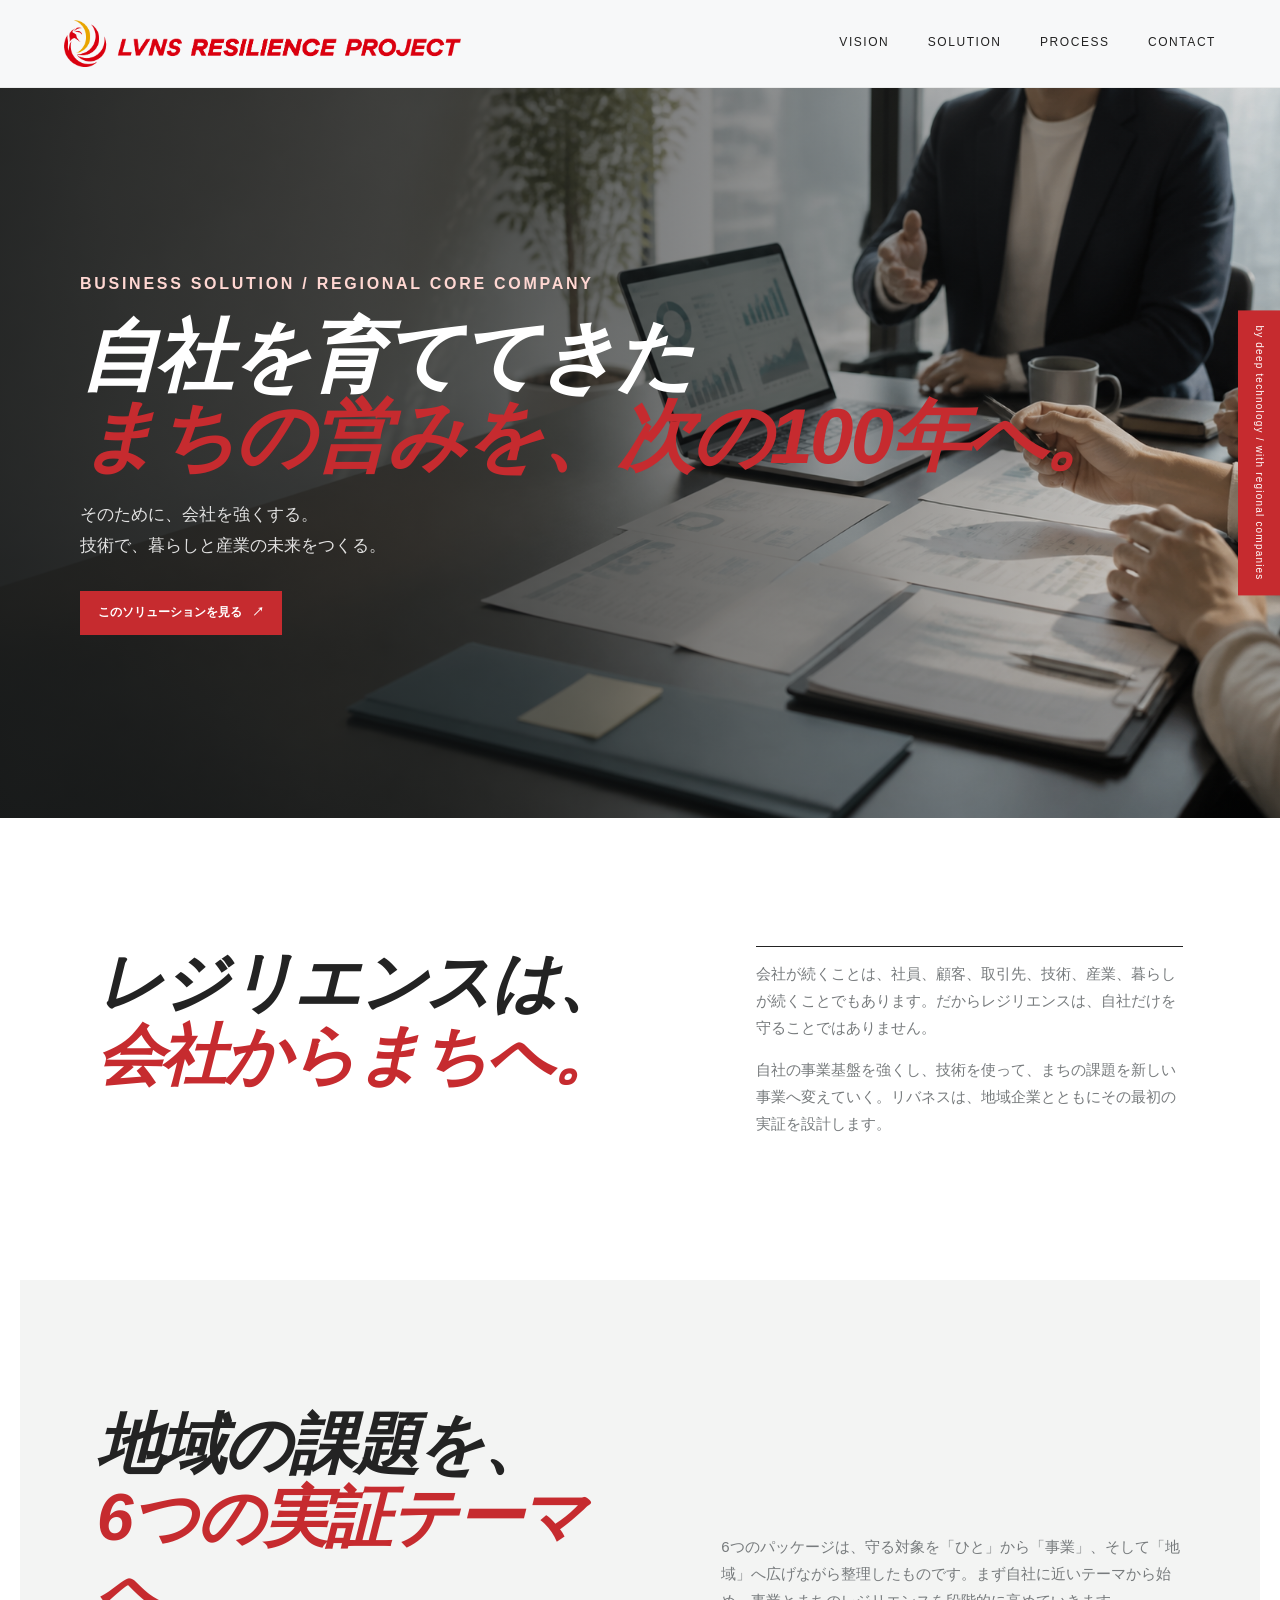
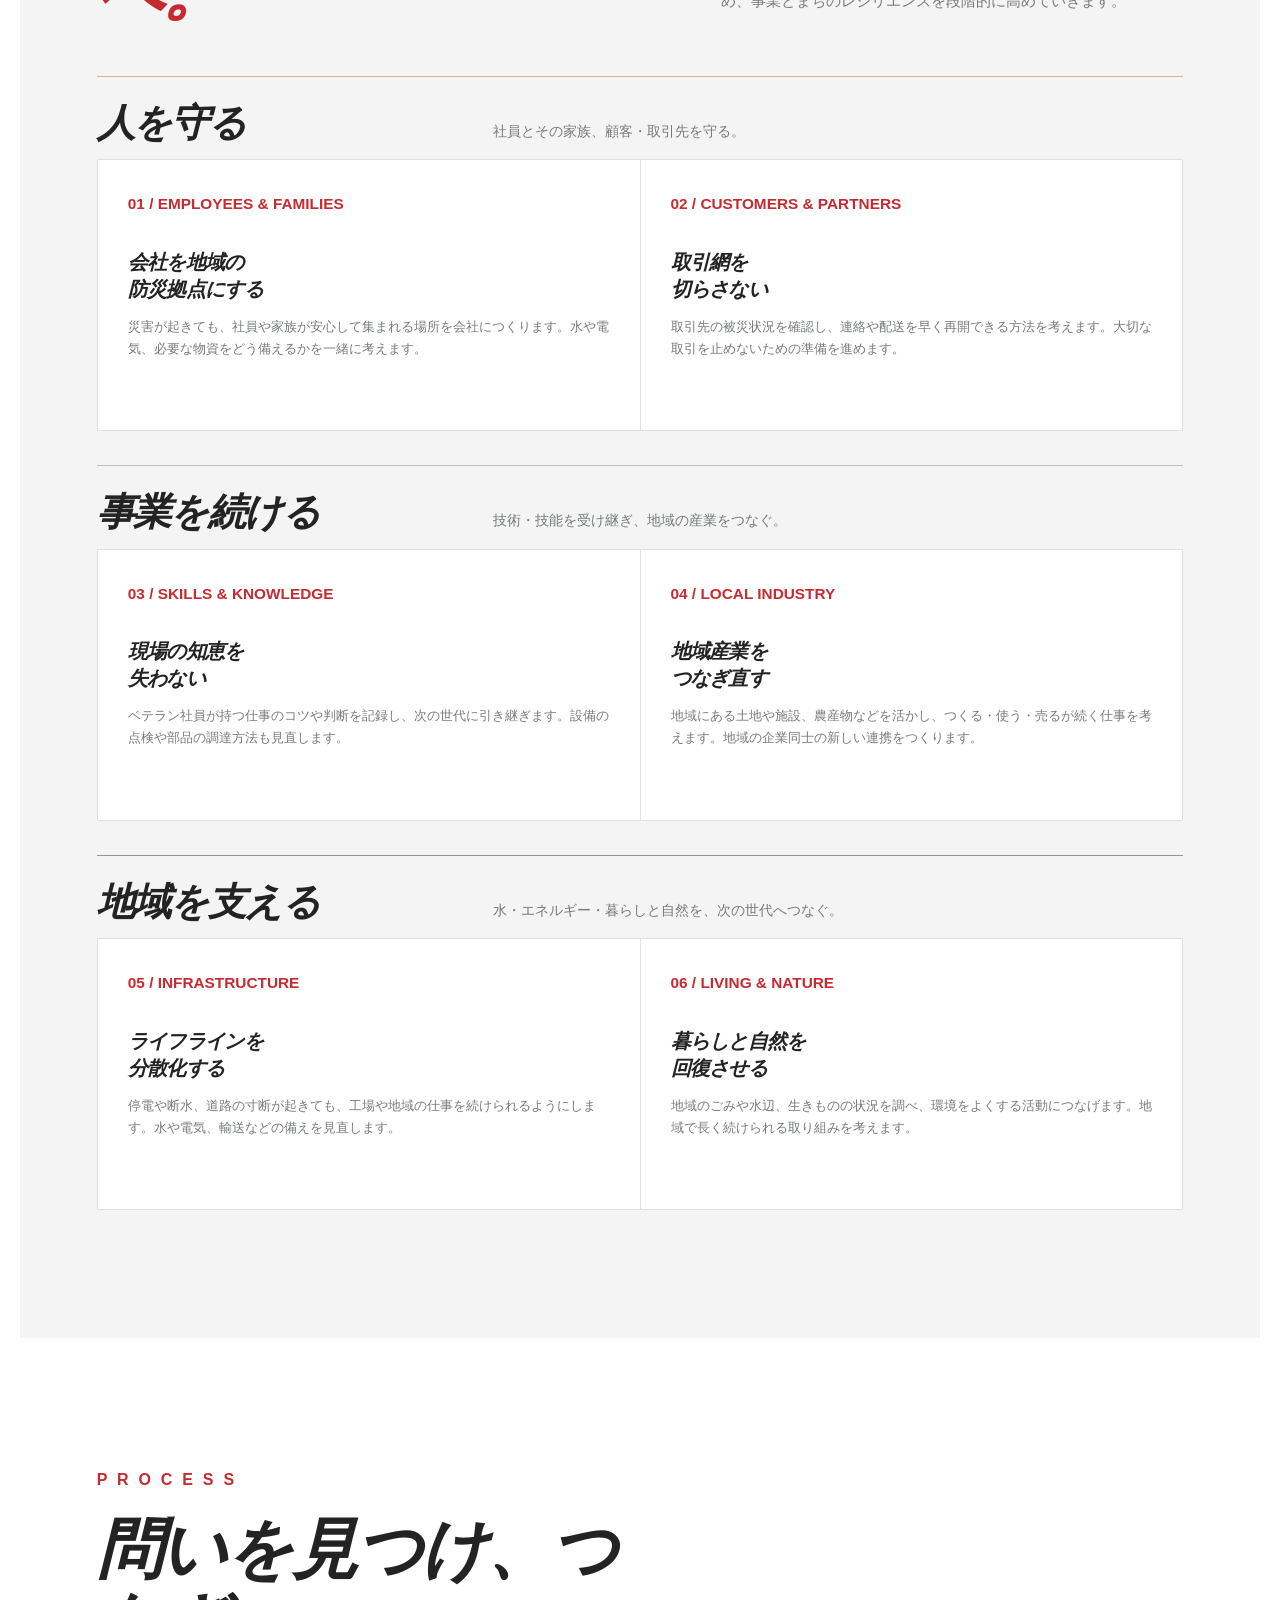
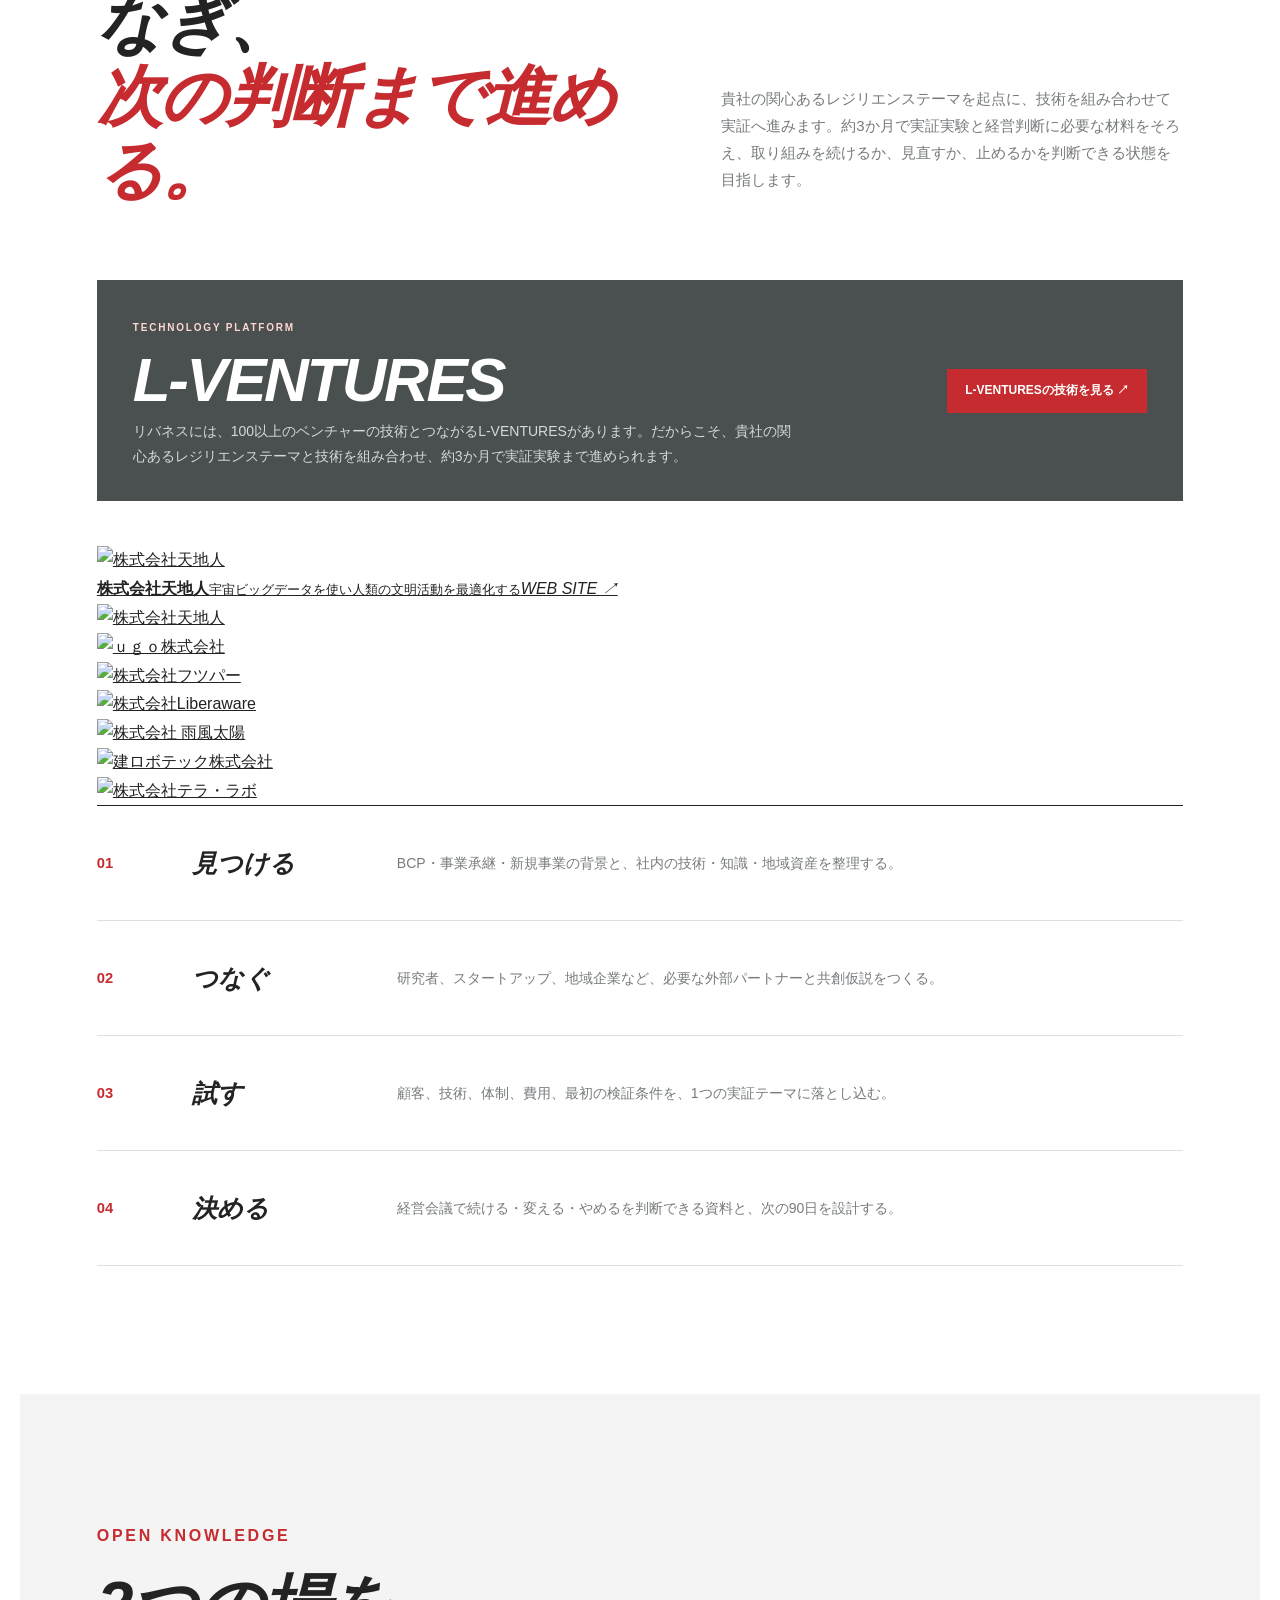
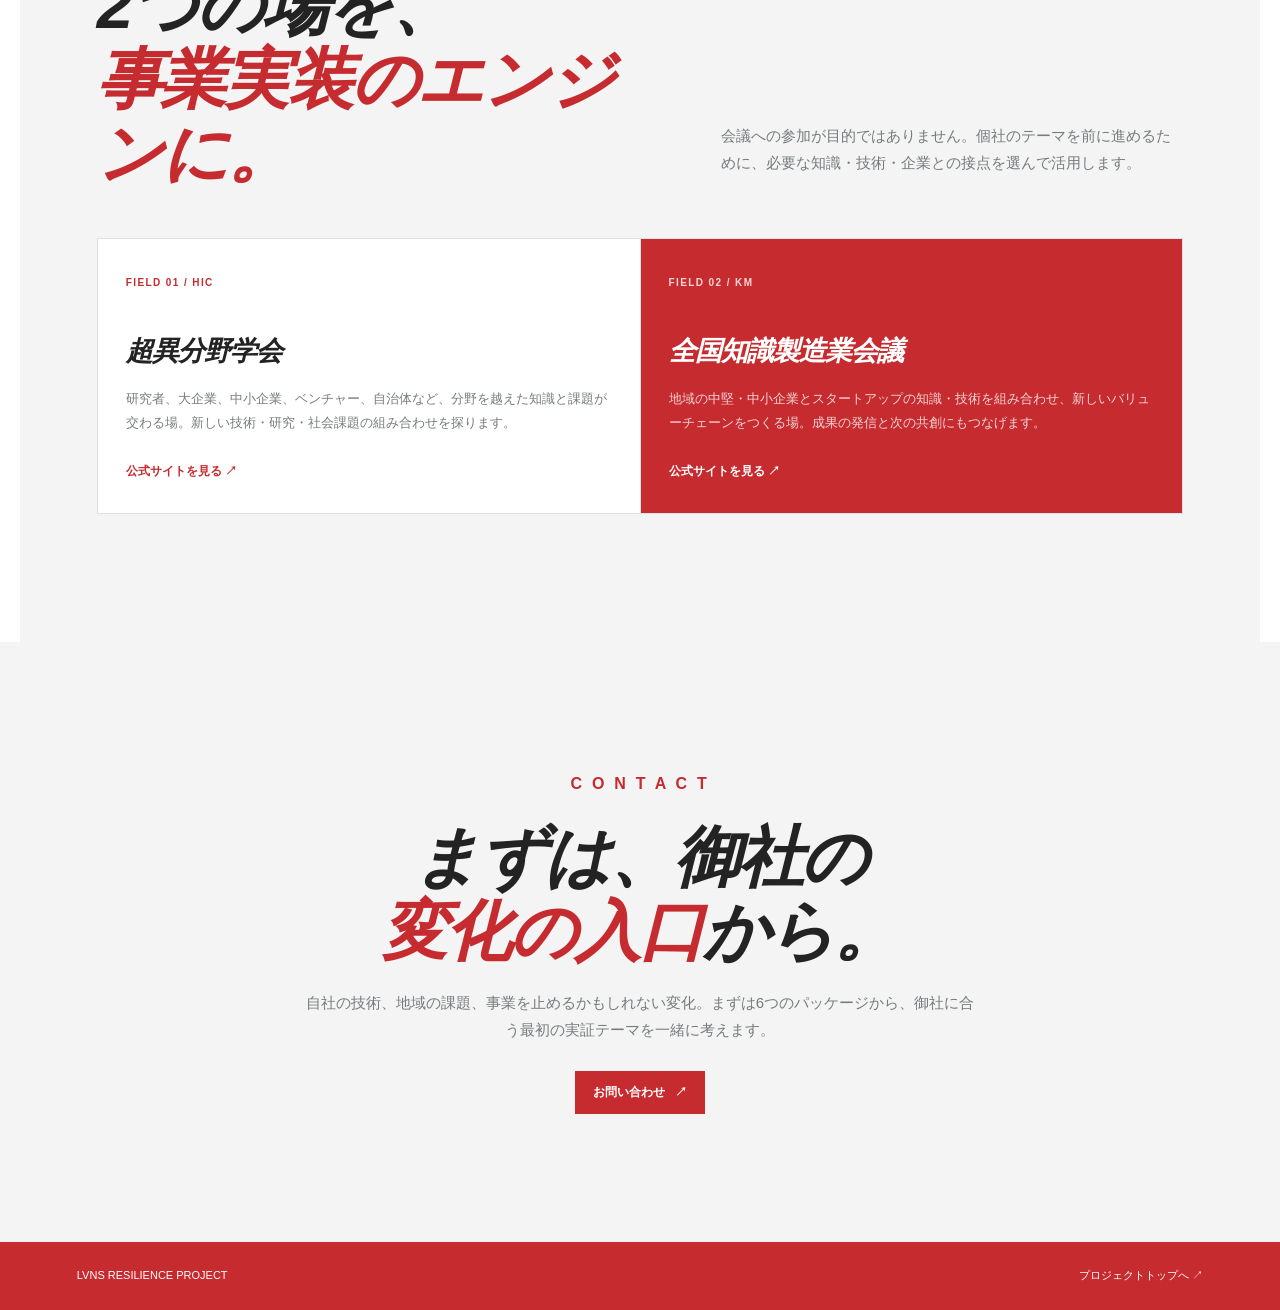
==== index.html @ bcbed148 "Convert L-VENTURES carousel to gallery view" ====
<!doctype html>
<html lang="ja">
  <head>
    <meta charset="utf-8" />
    <meta name="viewport" content="width=device-width, initial-scale=1" />
    <title>自社を育ててきたまちを、次の100年へ | LVNS RESILIENCE PROJECT</title>
    <meta name="description" content="自社を育ててきたまちの営みを、次の100年へ。そのために会社を強くし、技術で暮らしと産業の未来をつくる、地域企業向けのレジリエンス・ソリューション。" />
    <link rel="stylesheet" href="./resilience-fixed-page.css" />
  </head>
  <body>
    <header class="fixed-header" aria-label="レジリエンスプロジェクトのページ上部">
      <a class="project-brand" href="https://resilience.lne.st/" aria-label="リバネスレジリエンスプロジェクトのウェブサイトへ" title="リバネスレジリエンスプロジェクト">
        <img class="project-logo" src="[data-uri]" alt="" />
      </a>
      <nav aria-label="ページ内ナビゲーション">
        <a href="#vision">VISION</a>
        <a href="#solution">SOLUTION</a>
        <a href="#process">PROCESS</a>
        <a href="#contact">CONTACT</a>
      </nav>
    </header>

    <main>
      <section class="fixed-hero" aria-labelledby="hero-title">
        <img src="./assets/hero.png" alt="地域企業と外部の知を組み合わせて事業を考える会議" />
        <div class="hero-overlay" aria-hidden="true"></div>
        <div class="hero-copy" data-reveal>
          <p class="section-label">BUSINESS SOLUTION / REGIONAL CORE COMPANY</p>
          <h1 id="hero-title">自社を育ててきた<br /><em><span>まちの営みを、</span><span>次の100年へ。</span></em></h1>
          <p>そのために、会社を強くする。<br />技術で、暮らしと産業の未来をつくる。</p>
          <a class="red-button" href="#solution">このソリューションを見る <span aria-hidden="true">↗</span></a>
        </div>
        <div class="vertical-note">by deep technology / with regional companies</div>
      </section>

      <section class="fixed-section vision-section" id="vision" aria-labelledby="vision-title">
        <div class="vision-grid">
          <h2 id="vision-title">レジリエンスは、<br /><em>会社からまちへ。</em></h2>
          <div class="vision-copy"><p>会社が続くことは、社員、顧客、取引先、技術、産業、暮らしが続くことでもあります。だからレジリエンスは、自社だけを守ることではありません。</p><p>自社の事業基盤を強くし、技術を使って、まちの課題を新しい事業へ変えていく。リバネスは、地域企業とともにその最初の実証を設計します。</p></div>
        </div>
      </section>

      <section class="fixed-section solution-section package-section" id="solution" aria-labelledby="solution-title">
        <div class="section-intro"><h2 id="solution-title">地域の課題を、<br /><em>6つの実証テーマへ。</em></h2><p>6つのパッケージは、守る対象を「ひと」から「事業」、そして「地域」へ広げながら整理したものです。まず自社に近いテーマから始め、事業とまちのレジリエンスを段階的に高めていきます。</p></div>
        <div class="package-groups">
          <section class="package-layer people-layer" aria-labelledby="people-packages-title">
            <div class="package-layer-heading"><h3 id="people-packages-title">人を守る</h3><p>社員とその家族、顧客・取引先を守る。</p></div>
            <div class="solution-grid package-grid">
              <article class="solution-card package-card" data-reveal><span>01 / EMPLOYEES & FAMILIES</span><h3>会社を地域の<br />防災拠点にする</h3><p>災害が起きても、社員や家族が安心して集まれる場所を会社につくります。水や電気、必要な物資をどう備えるかを一緒に考えます。</p></article>
              <article class="solution-card package-card" data-reveal><span>02 / CUSTOMERS & PARTNERS</span><h3>取引網を<br />切らさない</h3><p>取引先の被災状況を確認し、連絡や配送を早く再開できる方法を考えます。大切な取引を止めないための準備を進めます。</p></article>
            </div>
          </section>
          <section class="package-layer business-layer" aria-labelledby="business-packages-title">
            <div class="package-layer-heading"><h3 id="business-packages-title">事業を続ける</h3><p>技術・技能を受け継ぎ、地域の産業をつなぐ。</p></div>
            <div class="solution-grid package-grid">
              <article class="solution-card package-card" data-reveal><span>03 / SKILLS & KNOWLEDGE</span><h3>現場の知恵を<br />失わない</h3><p>ベテラン社員が持つ仕事のコツや判断を記録し、次の世代に引き継ぎます。設備の点検や部品の調達方法も見直します。</p></article>
              <article class="solution-card package-card" data-reveal><span>04 / LOCAL INDUSTRY</span><h3>地域産業を<br />つなぎ直す</h3><p>地域にある土地や施設、農産物などを活かし、つくる・使う・売るが続く仕事を考えます。地域の企業同士の新しい連携をつくります。</p></article>
            </div>
          </section>
          <section class="package-layer town-layer" aria-labelledby="town-packages-title">
            <div class="package-layer-heading"><h3 id="town-packages-title">地域を支える</h3><p>水・エネルギー・暮らしと自然を、次の世代へつなぐ。</p></div>
            <div class="solution-grid package-grid">
              <article class="solution-card package-card" data-reveal><span>05 / INFRASTRUCTURE</span><h3>ライフラインを<br />分散化する</h3><p>停電や断水、道路の寸断が起きても、工場や地域の仕事を続けられるようにします。水や電気、輸送などの備えを見直します。</p></article>
              <article class="solution-card package-card" data-reveal><span>06 / LIVING & NATURE</span><h3>暮らしと自然を<br />回復させる</h3><p>地域のごみや水辺、生きものの状況を調べ、環境をよくする活動につなげます。地域で長く続けられる取り組みを考えます。</p></article>
            </div>
          </section>
        </div>

      </section>

      <!-- BCP bridge removed: the process section now carries the implementation flow. -->
      <!-- <section class="bcp-bridge" aria-labelledby="bcp-bridge-title">
        <div class="fixed-section bcp-bridge-inner">
          <div class="section-label">FROM BUSINESS TO TOWN</div>
          <div class="section-intro light-intro">
            <h2 id="bcp-bridge-title">会社を強くする。<br /><em>まちの未来をつくる。</em></h2>
            <p>BCPは、社員と事業を守るための入口です。そこから一歩進み、技術・人材・パートナーを組み合わせ、地域の暮らしと産業を支える実証テーマへ変えていきます。</p>
          </div>
          <div class="bcp-ladder-add" data-reveal aria-label="BCPから共創への流れ">
            <div class="bcp-layer-add"><span>01</span><strong>BCP</strong><p>止めない・早く戻す<br />中核事業の確認</p></div><span class="bcp-arrow-add" aria-hidden="true">→</span>
            <div class="bcp-layer-add"><span>02</span><strong>レジリエンス</strong><p>弱点を分散する<br />技術・人材・関係性の再設計</p></div><span class="bcp-arrow-add" aria-hidden="true">→</span>
            <div class="bcp-layer-add highlight-layer-add"><span>03</span><strong>共創・新規事業</strong><p>平時にも価値を生む<br />実証テーマの実装</p></div>
          </div>
          <div class="question-block-add" data-reveal>
            <div class="question-heading-add"><span>ASK THESE 3</span><h3>最初に、一緒に考えること</h3></div>
            <div class="question-grid-add">
              <div><b>Q1</b><p>災害・人材不足・供給途絶で、止まると一番困る事業は何ですか？</p></div>
              <div><b>Q2</b><p>技術、特許、設備、顧客基盤のうち、まだ活かしきれていない強みは何ですか？</p></div>
              <div><b>Q3</b><p>研究者、スタートアップ、地域企業など、組めたら前に進みそうな相手はいますか？</p></div>
            </div>
          </div>
        </div>
      </section> -->

      <section class="package-details-section" id="package-details" aria-labelledby="package-details-title">
        <div class="fixed-section">
          <h2 id="package-details-title">技術を組み合わせると、<br /><em>実証の形が見えてくる。</em></h2>
          <div class="package-detail-list">
            <article id="package-01"><span>01 / 会社を地域の防災拠点にする</span><p>水循環、分散型電源、不整地移動などを組み合わせ、社員と家族が安心して集まれる地域拠点を実証します。</p></article>
            <article id="package-02"><span>02 / 取引網を切らさない</span><p>観測・輸送・遠隔通信を組み合わせ、主要取引先の状況把握と72時間以内の切替を実証します。</p></article>
            <article id="package-03"><span>03 / 現場の知恵を失わない</span><p>記録・遠隔点検・代替製造の技術を組み合わせ、熟練者の判断を次世代へ引き継ぎます。</p></article>
            <article id="package-04"><span>04 / 地域産業をつなぎ直す</span><p>農業、素材、食品、販売などの知識と技術を組み合わせ、小さな循環モデルを実証します。</p></article>
            <article id="package-05"><span>05 / ライフラインを分散化する</span><p>水・電力・設備点検・代替輸送を組み合わせ、工場や工業団地の継続機能を設計します。</p></article>
            <article id="package-06"><span>06 / 暮らしと自然を回復させる</span><p>地域のごみ、水辺、生態系、建物環境を調査し、資源循環のテーマを実装します。</p></article>
          </div>
        </div>
      </section>

      <section class="fixed-section process-section" id="process" aria-labelledby="process-title">
        <div class="section-label">P R O C E S S</div>
        <div class="section-intro">
          <h2 id="process-title">問いを見つけ、つなぎ、<br /><em>次の判断まで進める。</em></h2>
          <p>貴社の関心あるレジリエンステーマを起点に、技術を組み合わせて実証へ進みます。約3か月で実証実験と経営判断に必要な材料をそろえ、取り組みを続けるか、見直すか、止めるかを判断できる状態を目指します。</p>
        </div>
        <div class="lventures-feature" data-reveal>
          <div><span class="lventures-kicker">TECHNOLOGY PLATFORM</span><h3>L-VENTURES</h3><p>リバネスには、100以上のベンチャーの技術とつながるL-VENTURESがあります。だからこそ、貴社の関心あるレジリエンステーマと技術を組み合わせ、約3か月で実証実験まで進められます。</p></div>
          <a class="red-button lventures-button" href="https://techplanter.lne.st/l-ventures/" target="_blank" rel="noreferrer">L-VENTURESの技術を見る ↗</a>
        </div>

        <div class="lventures-gallery" data-reveal aria-label="L-VENTURESの技術ギャラリー">
          <a class="lventures-gallery-preview" href="https://techplanter.lne.st/startup/tenchijin/" target="_blank" rel="noreferrer">
            <img class="lventures-gallery-main-image" src="https://techplanter.lne.st/wp-content/uploads/sites/71/2025/11/img_2025_06a-1.jpg" alt="株式会社天地人" />
            <span class="lventures-gallery-caption"><strong>株式会社天地人</strong><small>宇宙ビッグデータを使い人類の文明活動を最適化する</small><em>WEB SITE ↗</em></span>
          </a>
          <div class="lventures-gallery-thumbs" role="list" aria-label="技術イメージを選択">
            <a class="lventures-thumb is-active" href="https://techplanter.lne.st/startup/tenchijin/" target="_blank" rel="noreferrer" data-gallery-image="https://techplanter.lne.st/wp-content/uploads/sites/71/2025/11/img_2025_06a-1.jpg" data-gallery-name="株式会社天地人" data-gallery-description="宇宙ビッグデータを使い人類の文明活動を最適化する" aria-label="株式会社天地人のサイトを見る"><img src="https://techplanter.lne.st/wp-content/uploads/sites/71/2025/11/img_2025_06a-1.jpg" alt="株式会社天地人" loading="lazy" /></a>
            <a class="lventures-thumb" href="https://techplanter.lne.st/startup/ugo/" target="_blank" rel="noreferrer" data-gallery-image="https://techplanter.lne.st/wp-content/uploads/sites/71/2025/11/img_2025_07a.jpg" data-gallery-name="ｕｇｏ株式会社" data-gallery-description="人とロボティクスの融合で、新しい社会システムを構築する" aria-label="ｕｇｏ株式会社のサイトを見る"><img src="https://techplanter.lne.st/wp-content/uploads/sites/71/2025/11/img_2025_07a.jpg" alt="ｕｇｏ株式会社" loading="lazy" /></a>
            <a class="lventures-thumb" href="https://techplanter.lne.st/startup/hutzper/" target="_blank" rel="noreferrer" data-gallery-image="https://techplanter.lne.st/wp-content/uploads/sites/71/2025/12/img_2025_10a.jpg" data-gallery-name="株式会社フツパー" data-gallery-description="最新テクノロジーを確かな労働力に" aria-label="株式会社フツパーのサイトを見る"><img src="https://techplanter.lne.st/wp-content/uploads/sites/71/2025/12/img_2025_10a.jpg" alt="株式会社フツパー" loading="lazy" /></a>
            <a class="lventures-thumb" href="https://techplanter.lne.st/startup/liberaware_2025/" target="_blank" rel="noreferrer" data-gallery-image="https://techplanter.lne.st/wp-content/uploads/sites/71/2024/11/c27639766164d5895e51a2b658d4e19e.jpg" data-gallery-name="株式会社Liberaware" data-gallery-description="見えないリスクを可視化する" aria-label="株式会社Liberawareのサイトを見る"><img src="https://techplanter.lne.st/wp-content/uploads/sites/71/2024/11/c27639766164d5895e51a2b658d4e19e.jpg" alt="株式会社Liberaware" loading="lazy" /></a>
            <a class="lventures-thumb" href="https://techplanter.lne.st/startup/ame-kaze-taiyo/" target="_blank" rel="noreferrer" data-gallery-image="https://techplanter.lne.st/wp-content/uploads/sites/71/2024/11/364a9a885c874663b72ff3588c56d980.png" data-gallery-name="株式会社 雨風太陽" data-gallery-description="都市と地方をかきまぜる" aria-label="株式会社 雨風太陽のサイトを見る"><img src="https://techplanter.lne.st/wp-content/uploads/sites/71/2024/11/364a9a885c874663b72ff3588c56d980.png" alt="株式会社 雨風太陽" loading="lazy" /></a>
            <a class="lventures-thumb" href="https://techplanter.lne.st/startup/kenrobotech/" target="_blank" rel="noreferrer" data-gallery-image="https://techplanter.lne.st/wp-content/uploads/sites/71/2023/02/img_DTVoY2023_07.jpg" data-gallery-name="建ロボテック株式会社" data-gallery-description="世界一ひとにやさしい現場を創る" aria-label="建ロボテック株式会社のサイトを見る"><img src="https://techplanter.lne.st/wp-content/uploads/sites/71/2023/02/img_DTVoY2023_07.jpg" alt="建ロボテック株式会社" loading="lazy" /></a>
            <a class="lventures-thumb" href="https://techplanter.lne.st/startup/terra-labo/" target="_blank" rel="noreferrer" data-gallery-image="https://techplanter.lne.st/wp-content/uploads/sites/71/2026/02/img_growth_07.jpg" data-gallery-name="株式会社テラ・ラボ" data-gallery-description="Think of the TERRA from the Universe" aria-label="株式会社テラ・ラボのサイトを見る"><img src="https://techplanter.lne.st/wp-content/uploads/sites/71/2026/02/img_growth_07.jpg" alt="株式会社テラ・ラボ" loading="lazy" /></a>
          </div>
        </div>
        <div class="process-list">
          <div class="process-row" data-reveal><span>01</span><strong>見つける</strong><p>BCP・事業承継・新規事業の背景と、社内の技術・知識・地域資産を整理する。</p></div>
          <div class="process-row" data-reveal><span>02</span><strong>つなぐ</strong><p>研究者、スタートアップ、地域企業など、必要な外部パートナーと共創仮説をつくる。</p></div>
          <div class="process-row" data-reveal><span>03</span><strong>試す</strong><p>顧客、技術、体制、費用、最初の検証条件を、1つの実証テーマに落とし込む。</p></div>
          <div class="process-row final-row" data-reveal><span>04</span><strong>決める</strong><p>経営会議で続ける・変える・やめるを判断できる資料と、次の90日を設計する。</p></div>
        </div>
      </section>

      <section class="fixed-section platform-section-add" aria-labelledby="platform-title-add">
        <div class="section-label">OPEN KNOWLEDGE</div>
        <div class="section-intro">
          <h2 id="platform-title-add">2つの場を、<br /><em>事業実装のエンジンに。</em></h2>
          <p>会議への参加が目的ではありません。個社のテーマを前に進めるために、必要な知識・技術・企業との接点を選んで活用します。</p>
        </div>
        <div class="platform-grid-add">
          <article class="platform-card-add" data-reveal><span>FIELD 01 / HIC</span><h3>超異分野学会</h3><p>研究者、大企業、中小企業、ベンチャー、自治体など、分野を越えた知識と課題が交わる場。新しい技術・研究・社会課題の組み合わせを探ります。</p><a href="https://hic.lne.st/japan/" target="_blank" rel="noreferrer">公式サイトを見る ↗</a></article>
          <article class="platform-card-add highlighted-platform-add" data-reveal><span>FIELD 02 / KM</span><h3>全国知識製造業会議</h3><p>地域の中堅・中小企業とスタートアップの知識・技術を組み合わせ、新しいバリューチェーンをつくる場。成果の発信と次の共創にもつなげます。</p><a href="https://km.lne.st/" target="_blank" rel="noreferrer">公式サイトを見る ↗</a></article>
        </div>
      </section>

      <section class="fixed-contact" id="contact" aria-labelledby="contact-title">
        <div class="fixed-section contact-inner" data-reveal>
          <div class="section-label">C O N T A C T</div>
          <h2 id="contact-title">まずは、御社の<br /><em>変化の入口</em>から。</h2>
          <p>自社の技術、地域の課題、事業を止めるかもしれない変化。まずは6つのパッケージから、御社に合う最初の実証テーマを一緒に考えます。</p>
          <a class="red-button" href="https://lne.st/contact/" target="_blank" rel="noreferrer">お問い合わせ <span aria-hidden="true">↗</span></a>
        </div>
      </section>
    </main>

    <footer class="fixed-footer">
      <span>LVNS RESILIENCE PROJECT</span>
      <a href="https://resilience.lne.st/" target="_blank" rel="noreferrer">プロジェクトトップへ ↗</a>
    </footer>

    <script src="./script.js"></script>
  </body>
</html>
---- resilience-fixed-page.css ----
:root {
  --red: #c62b2f;
  --red-dark: #961c24;
  --ink: #232323;
  --muted: #777b7d;
  --line: #dfe1e0;
  --paper: #f3f4f3;
  --white: #ffffff;
  --dark: #232627;
}

* { box-sizing: border-box; }
html { scroll-behavior: smooth; }
body { margin: 0; color: var(--ink); background: var(--white); font-family: Arial, "Helvetica Neue", "Hiragino Kaku Gothic ProN", "Yu Gothic", sans-serif; line-height: 1.8; }
a { color: inherit; }
img { display: block; max-width: 100%; }
h1, h2, h3, p { margin-top: 0; }
h1, h2, h3 { letter-spacing: -0.035em; }

.fixed-header { position: sticky; z-index: 20; top: 0; display: flex; align-items: center; justify-content: space-between; gap: 24px; padding: 20px clamp(22px, 5vw, 64px); background: rgba(247, 248, 249, 0.96); border-bottom: 1px solid #eaebeb; }
.project-brand { display: inline-flex; align-items: center; text-decoration: none; }
.project-logo { display: block; width: clamp(245px, 31vw, 440px); height: auto; }
.fixed-header nav { display: flex; gap: clamp(16px, 3vw, 42px); }
.fixed-header nav a { font-size: 12px; letter-spacing: 0.13em; text-decoration: none; }
.fixed-header nav a:hover { color: var(--red); }

.fixed-hero { position: relative; min-height: min(730px, calc(100svh - 80px)); display: grid; align-items: center; overflow: hidden; background: var(--dark); }
.fixed-hero > img, .hero-overlay { position: absolute; inset: 0; width: 100%; height: 100%; }
.fixed-hero > img { object-fit: cover; object-position: center; filter: saturate(0.78); }
.hero-overlay { background: linear-gradient(90deg, rgba(20, 23, 24, 0.82), rgba(20, 23, 24, 0.52) 52%, rgba(20, 23, 24, 0.08)); }
.hero-copy { position: relative; z-index: 1; max-width: 1280px; padding: clamp(72px, 10vw, 140px) clamp(22px, 8vw, 115px) clamp(72px, 10vw, 140px) 80px; color: var(--white); }
.section-label { margin-bottom: 18px; color: var(--red); font-size: clamp(14px, 1.25vw, 17px); font-weight: 800; letter-spacing: 0.17em; }
.section-link-label { display: inline-block; text-decoration: none; transition: color 180ms ease; }
.section-link-label:hover { color: var(--red-dark); }
.hero-copy .section-label { color: #ffd7d2; }
.hero-copy h1 { margin-bottom: 24px; font-size: clamp(43px, 6.2vw, 78px); font-style: italic; line-height: 1.02; }
.hero-copy h1 em span { display: inline; }
.hero-copy h1 em, .fixed-section h2 em, .fixed-contact h2 em { color: var(--red); font-style: italic; }
.hero-copy p:not(.section-label) { max-width: 650px; margin-bottom: 30px; color: rgba(255, 255, 255, 0.86); font-size: 17px; }
.red-button { display: inline-flex; align-items: center; gap: 10px; padding: 11px 18px; background: var(--red); color: var(--white); font-size: 12px; font-weight: 800; text-decoration: none; transition: background 180ms ease, transform 180ms ease; }
.red-button:hover { background: var(--red-dark); transform: translateY(-2px); }
.vertical-note { position: absolute; z-index: 1; right: 0; top: 50%; padding: 15px 12px; background: var(--red); color: var(--white); font-size: 10px; letter-spacing: 0.12em; writing-mode: vertical-rl; transform: translateY(-50%); }

.fixed-section { max-width: 1240px; margin: 0 auto; padding: clamp(70px, 10vw, 135px) clamp(22px, 6vw, 80px); }
.vision-section { background: var(--white); }
.vision-grid { display: grid; grid-template-columns: 1.12fr 0.88fr; gap: clamp(40px, 9vw, 135px); align-items: start; }
.fixed-section h2, .fixed-contact h2 { margin-bottom: 20px; font-size: clamp(34px, 5.3vw, 66px); font-style: italic; line-height: 1.12; }
.vision-copy { padding-top: 13px; border-top: 1px solid var(--ink); }
.vision-copy p, .section-intro > p { color: var(--muted); font-size: 15px; }

.fit-section { background: var(--paper); }
.fit-grid { display: grid; grid-template-columns: 1fr 1fr; gap: clamp(40px, 9vw, 135px); align-items: start; }
.fit-grid h2 { margin-bottom: 0; }
.fit-lead { margin: 0 0 26px; color: var(--muted); font-size: 15px; }
.fit-tags { display: flex; flex-wrap: wrap; gap: 8px; }
.fit-tags span { padding: 6px 11px; border: 1px solid #cfd2d1; color: var(--ink); font-size: 12px; }

.solution-section { background: var(--paper); }
.section-intro { display: grid; grid-template-columns: 1.1fr 0.9fr; gap: 60px; align-items: end; margin-bottom: 47px; }
.section-intro h2 { margin-bottom: 0; }
.lventures-feature { display: flex; align-items: center; justify-content: space-between; gap: 36px; margin: 72px 0 0; padding: 32px 36px; background: #4a4f50; color: var(--white); }
.lventures-feature > div { max-width: 700px; }
.lventures-kicker { color: #ffd7d2; font-size: 10px; font-weight: 800; letter-spacing: .18em; }
.lventures-feature h3 { margin: 8px 0 8px; color: var(--white); font-size: clamp(34px, 5vw, 62px); font-style: italic; letter-spacing: -.04em; line-height: 1; }
.lventures-feature p { max-width: 660px; margin: 0; color: rgba(255,255,255,.78); font-size: 14px; }
.lventures-button { flex: 0 0 auto; white-space: nowrap; }
.package-groups { display: grid; gap: 34px; }
.package-layer { padding-top: 24px; border-top: 1px solid var(--ink); }
.package-layer-heading { display: grid; grid-template-columns: minmax(190px, .7fr) 1.3fr; align-items: baseline; gap: 24px; margin-bottom: 14px; }
.package-layer-heading span { color: var(--red); font-size: clamp(14px, 1.15vw, 16px); font-weight: 800; letter-spacing: .15em; }
.package-layer-heading h3 { margin: 0; font-size: clamp(28px, 3vw, 42px); font-style: italic; line-height: 1.15; }
.package-layer-heading p { grid-column: 2; margin: -8px 0 0; color: var(--muted); font-size: 14px; }
.people-layer { border-top-color: #e7a6a2; }
.business-layer { border-top-color: #b8c0be; }
.town-layer { border-top-color: #8e9996; }
.resilience-map figcaption { max-width: 720px; margin-bottom: 18px; color: var(--muted); font-size: 13px; }
.resilience-map-flow { display: grid; gap: 0; }
.resilience-band { display: grid; grid-template-columns: minmax(190px, 0.7fr) 1.3fr; min-height: 104px; border: 1px solid var(--line); }
.resilience-band + .resilience-band { border-top: 0; }
.resilience-band-label { display: flex; flex-direction: column; justify-content: center; padding: 18px 24px; border-right: 1px solid rgba(35, 38, 39, 0.14); }
.resilience-band-label span { color: var(--red); font-size: 10px; font-weight: 800; letter-spacing: 0.14em; }
.resilience-band-label strong { margin-top: 7px; font-size: 24px; font-style: italic; line-height: 1.2; }
.resilience-band-items { display: grid; grid-template-columns: repeat(2, minmax(0, 1fr)); gap: 12px; align-items: center; padding: 18px 24px; }
.resilience-band-items span { display: flex; align-items: center; min-height: 54px; padding: 12px 15px; background: rgba(255, 255, 255, 0.68); border: 1px solid rgba(35, 38, 39, 0.12); color: var(--ink); font-size: 14px; font-weight: 700; line-height: 1.45; }
.people-band { background: #fff8f7; }
.business-band { background: #f7f8f7; }
.town-band { background: #eceeed; }
.resilience-map-arrow { height: 20px; color: var(--red); font-size: 20px; font-weight: 700; line-height: 20px; text-align: center; }
.solution-grid { display: grid; grid-template-columns: repeat(4, minmax(0, 1fr)); gap: 1px; background: var(--line); border: 1px solid var(--line); }
.solution-card { min-height: 240px; padding: 24px; background: var(--white); }
.solution-card:hover { background: #fff8f7; }
.solution-card span { color: var(--red); font-size: clamp(14px, 1.2vw, 16px); font-weight: 800; }
.solution-card h3 { margin: 40px 0 13px; font-size: 20px; font-style: italic; line-height: 1.35; }
.solution-card p { margin-bottom: 0; color: var(--muted); font-size: 13px; }
.package-grid { grid-template-columns: repeat(2, minmax(0, 1fr)); }
.package-card { position: relative; min-height: 270px; padding: 30px; }
.package-card .card-link { position: absolute; z-index: 2; inset: 0; }
.package-card:hover { background: #fff3f1; }
.package-card h3 { margin-top: 30px; }
.package-card p { line-height: 1.7; }
.package-details-section { display: none; background: var(--dark); color: var(--white); }
.package-details-section .section-label { color: #ffd7d2; }
.package-details-section h2 { margin-bottom: 42px; }
.package-detail-list { display: grid; grid-template-columns: repeat(2, minmax(0, 1fr)); gap: 1px; background: rgba(255,255,255,.25); }
.package-detail-list article { min-height: 190px; padding: 26px; background: rgba(255,255,255,.06); scroll-margin-top: 90px; }
.package-detail-list article:target { background: rgba(198,43,47,.35); }
.package-detail-list article > span { color: #ffd7d2; font-size: 12px; font-weight: 800; letter-spacing: .05em; }
.package-detail-list article p { margin: 18px 0 0; color: rgba(255,255,255,.82); font-size: 14px; }
.package-detail-list article a { color: #fff; font-weight: 800; text-decoration: underline; text-underline-offset: 3px; }

.problem-add-section { background: var(--white); }
.problem-grid-add { display: grid; grid-template-columns: repeat(3, minmax(0, 1fr)); gap: 1px; background: var(--line); border: 1px solid var(--line); }
.problem-card-add { min-height: 245px; padding: 27px; background: var(--paper); }
.problem-card-add > span { color: var(--red); font-size: 12px; font-weight: 800; }
.problem-card-add h3 { margin: 38px 0 14px; font-size: 23px; font-style: italic; line-height: 1.3; }
.problem-card-add p { margin-bottom: 0; color: var(--muted); font-size: 13px; }

.bcp-bridge { background: var(--dark); color: var(--white); }
.bcp-bridge .section-label { color: #ffd7d2; }
.bcp-bridge .light-intro > p { color: rgba(255, 255, 255, 0.68); }
.bcp-ladder-add { display: grid; grid-template-columns: 1fr 45px 1fr 45px 1fr; gap: 0; align-items: stretch; margin-bottom: 48px; }
.bcp-layer-add { padding: 25px; background: rgba(255, 255, 255, 0.08); border: 1px solid rgba(255, 255, 255, 0.18); }
.bcp-layer-add > span { color: #ffd7d2; font-size: 11px; font-weight: 800; }
.bcp-layer-add strong { display: block; margin: 17px 0 5px; font-size: 25px; font-style: italic; }
.bcp-layer-add p { margin: 0; color: rgba(255, 255, 255, 0.68); font-size: 13px; }
.bcp-arrow-add { display: grid; place-items: center; color: var(--red); font-size: 27px; }
.highlight-layer-add { background: var(--red); border-color: var(--red); }
.highlight-layer-add > span, .highlight-layer-add p { color: rgba(255, 255, 255, 0.82); }
.question-block-add { padding-top: 25px; border-top: 1px solid rgba(255, 255, 255, 0.22); }
.question-heading-add { display: flex; align-items: baseline; gap: 20px; margin-bottom: 20px; }
.question-heading-add > span { color: #ffd7d2; font-size: 10px; font-weight: 800; letter-spacing: 0.16em; }
.question-heading-add h3 { margin: 0; font-size: 20px; font-style: italic; }
.question-grid-add { display: grid; grid-template-columns: repeat(3, minmax(0, 1fr)); gap: 1px; background: rgba(255, 255, 255, 0.22); }
.question-grid-add > div { min-height: 125px; padding: 18px; background: rgba(255, 255, 255, 0.06); }
.question-grid-add b { color: var(--red); font-size: 12px; }
.question-grid-add p { margin: 10px 0 0; color: rgba(255, 255, 255, 0.78); font-size: 13px; }

.collaboration-section { background: var(--dark); color: var(--white); }
.light-intro > p { color: rgba(255, 255, 255, 0.68); }
.partner-grid { display: grid; grid-template-columns: repeat(2, minmax(0, 1fr)); gap: 1px; background: rgba(255, 255, 255, 0.25); }
.partner-card { min-height: 280px; padding: 30px; background: rgba(255, 255, 255, 0.06); }
.partner-card.highlighted { background: var(--red); }
.partner-card > span { color: #ffd7d2; font-size: 10px; font-weight: 800; letter-spacing: 0.14em; }
.partner-card h3 { margin: 34px 0 14px; font-size: 27px; font-style: italic; line-height: 1.25; }
.partner-card p { max-width: 470px; margin-bottom: 0; color: rgba(255, 255, 255, 0.68); font-size: 13px; }
.highlighted p { color: rgba(255, 255, 255, 0.86); }

.process-section { background: var(--white); }
.process-list { border-top: 1px solid var(--ink); }
.process-row { display: grid; grid-template-columns: 70px 180px 1fr; gap: 25px; align-items: center; min-height: 115px; border-bottom: 1px solid var(--line); }
.process-row > span { color: var(--red); font-size: clamp(14px, 1.15vw, 16px); font-weight: 800; }
.process-row strong { font-size: 25px; font-style: italic; }
.process-row p { margin: 0; color: var(--muted); font-size: 14px; }
.final-row { color: var(--ink); background: var(--white); }
.final-row p { color: var(--muted); }
.program-spec { display: grid; grid-template-columns: 1fr 1fr; margin-top: 28px; border-top: 1px solid var(--line); border-bottom: 1px solid var(--line); }
.program-spec > div { padding: 22px 0; }
.program-spec > div + div { padding-left: 30px; border-left: 1px solid var(--line); }
.program-spec span { display: block; color: var(--red); font-size: 10px; font-weight: 800; letter-spacing: 0.14em; }
.program-spec strong { display: block; margin-top: 8px; font-size: 18px; }
.program-spec small { color: var(--muted); font-size: 11px; }
.deliverables-strip { display: grid; grid-template-columns: 220px 1fr; gap: 24px; margin-top: 28px; padding: 22px 0; border-top: 1px solid var(--line); border-bottom: 1px solid var(--line); }
.deliverables-strip > div:first-child span { display: block; color: var(--red); font-size: 10px; font-weight: 800; letter-spacing: 0.14em; }
.deliverables-strip > div:first-child strong { display: block; margin-top: 7px; font-size: 16px; }
.deliverables-list-add { display: flex; flex-wrap: wrap; gap: 8px; align-content: center; }
.deliverables-list-add span { padding: 5px 9px; border: 1px solid var(--line); color: var(--muted); font-size: 12px; }

.platform-section-add { background: var(--paper); }
.platform-grid-add { display: grid; grid-template-columns: repeat(2, minmax(0, 1fr)); gap: 1px; background: var(--line); border: 1px solid var(--line); }
.platform-card-add { min-height: 255px; padding: 28px; background: var(--white); }
.platform-card-add.highlighted-platform-add { background: var(--red); color: var(--white); }
.platform-card-add > span { color: var(--red); font-size: 10px; font-weight: 800; letter-spacing: 0.14em; }
.highlighted-platform-add > span { color: #ffd7d2; }
.platform-card-add h3 { margin: 31px 0 12px; font-size: 27px; font-style: italic; }
.platform-card-add p { max-width: 520px; margin-bottom: 22px; color: var(--muted); font-size: 13px; }
.highlighted-platform-add p { color: rgba(255, 255, 255, 0.8); }
.platform-card-add a { color: var(--red); font-size: 12px; font-weight: 800; text-decoration: none; }
.highlighted-platform-add a { color: var(--white); }
.platform-note-add { margin-top: 18px; padding: 15px 18px; border-left: 3px solid var(--red); color: var(--muted); font-size: 13px; }
.platform-note-add strong { color: var(--ink); }

.fixed-contact { background: var(--paper); text-align: center; }
.contact-inner { max-width: 900px; }
.contact-inner .section-label { margin-bottom: 22px; }
.fixed-contact h2 { max-width: 800px; margin-inline: auto; }
.fixed-contact p { max-width: 680px; margin: 0 auto 28px; color: var(--muted); font-size: 15px; }
.fixed-footer { display: flex; justify-content: space-between; gap: 20px; padding: 24px clamp(22px, 6vw, 80px); background: var(--red); color: var(--white); font-size: 11px; }
.fixed-footer a { text-decoration: none; }

[data-reveal] { opacity: 1; transform: none; }
body.js-ready [data-reveal] { opacity: 0; transform: translateY(16px); transition: opacity 650ms ease, transform 650ms ease; }
body.js-ready [data-reveal].is-visible { opacity: 1; transform: none; }

@media (max-width: 850px) {
  .fixed-header nav a:not(:last-child) { display: none; }
  .vision-grid, .fit-grid, .section-intro { grid-template-columns: 1fr; gap: 25px; }
  .lventures-feature { align-items: flex-start; flex-direction: column; gap: 24px; }
  .package-layer-heading { grid-template-columns: 1fr; gap: 5px; }
  .package-layer-heading p { grid-column: auto; margin: 0; }
  .solution-grid { grid-template-columns: repeat(2, minmax(0, 1fr)); }
  .package-grid { grid-template-columns: repeat(2, minmax(0, 1fr)); }
  .resilience-band { grid-template-columns: 1fr; }
  .resilience-band-label { border-right: 0; border-bottom: 1px solid rgba(35, 38, 39, 0.14); }
  .resilience-band-items { padding-top: 14px; }
  .problem-grid-add, .question-grid-add { grid-template-columns: 1fr; }
  .bcp-ladder-add { grid-template-columns: 1fr; gap: 8px; }
  .bcp-arrow-add { transform: rotate(90deg); min-height: 26px; }
  .platform-grid-add { grid-template-columns: 1fr; }
  .deliverables-strip { grid-template-columns: 1fr; }
  .process-row { grid-template-columns: 48px 140px 1fr; gap: 14px; }
}

@media (max-width: 580px) {
  .fixed-header { padding: 14px 17px; }
  .project-brand { font-size: 15px; }
  .fixed-header nav { display: none; }
  .fixed-hero { min-height: 700px; }
  .fixed-hero > img { object-position: 62% center; }
  .hero-copy { padding: 70px 22px 100px; }
  .hero-copy h1 { font-size: clamp(40px, 11vw, 52px); letter-spacing: -0.03em; }
  .hero-copy h1 em span { display: block; }
  .hero-copy p:not(.section-label) { font-size: 15px; }
  .vertical-note { display: none; }
  .fixed-section { padding-block: 70px; }
  .lventures-feature { margin-bottom: 40px; padding: 26px 22px; }
  .lventures-feature h3 { font-size: 42px; }
  .lventures-button { width: 100%; justify-content: center; }
  .solution-grid, .partner-grid { grid-template-columns: 1fr; }
  .problem-card-add { min-height: 190px; }
  .problem-card-add h3 { margin-top: 25px; }
  .question-heading-add { display: block; }
  .question-heading-add h3 { margin-top: 8px; }
  .solution-card { min-height: 190px; }
  .solution-card h3 { margin-top: 25px; }
  .package-grid { grid-template-columns: 1fr; }
  .package-card { min-height: 0; padding: 24px; }
  .package-card .package-tech { min-height: 0; }
  .resilience-band-items { grid-template-columns: 1fr; gap: 8px; padding: 14px; }
  .resilience-band-items span { min-height: 0; }
  .package-detail-list { grid-template-columns: 1fr; }
  .process-row { grid-template-columns: 40px 1fr; gap: 10px; padding: 18px 0; }
  .process-row p { grid-column: 2; }
  .program-spec { grid-template-columns: 1fr; }
  .program-spec > div + div { padding-left: 0; border-top: 1px solid var(--line); border-left: 0; }
  .fixed-footer { flex-direction: column; }
}


.lventures-gallery { margin-top: 22px; padding: 22px 0 0; border-top: 1px solid rgba(255,255,255,.22); }
.lventures-gallery-head { display: flex; align-items: center; justify-content: space-between; gap: 20px; margin-bottom: 14px; color: #ffd7d2; font-size: 11px; font-weight: 800; letter-spacing: .16em; }
.lventures-gallery-controls { display: flex; gap: 6px; }
.gallery-button { display: grid; place-items: center; width: 36px; height: 32px; padding: 0; border: 1px solid rgba(255,255,255,.4); background: transparent; color: var(--white); font-size: 18px; line-height: 1; cursor: pointer; transition: background 180ms ease, border-color 180ms ease; }
.gallery-button:hover, .gallery-button:focus-visible { background: var(--red); border-color: var(--red); outline: none; }
.lventures-gallery-viewport { overflow: hidden; }
.lventures-gallery-track { display: flex; gap: 10px; transform: translateX(0); transition: transform 500ms cubic-bezier(.2,.75,.25,1); }
.lventures-slide { flex: 0 0 calc((100% - 20px) / 3); height: 150px; margin: 0; overflow: hidden; background: rgba(255,255,255,.12); }
.lventures-slide img { width: 100%; height: 100%; object-fit: cover; filter: saturate(.8); transition: transform 500ms ease, filter 300ms ease; }
.lventures-slide:hover img { transform: scale(1.05); filter: saturate(1); }
.lventures-gallery-dots { display: flex; justify-content: center; gap: 7px; margin-top: 15px; }
.lventures-gallery-dots button { width: 7px; height: 7px; padding: 0; border: 0; border-radius: 50%; background: rgba(255,255,255,.42); cursor: pointer; }
.lventures-gallery-dots button[aria-current="true"] { background: #ffd7d2; transform: scale(1.35); }
@media (max-width: 850px) {
  .lventures-slide { flex-basis: calc((100% - 10px) / 2); }
}
@media (max-width: 580px) {
  .lventures-gallery { margin-top: 20px; }
  .lventures-slide { flex-basis: 100%; height: 190px; }
  .lventures-gallery-head { font-size: 10px; }
}
@media (prefers-reduced-motion: reduce) {
  .lventures-gallery-track, .lventures-slide img { transition: none; }
}
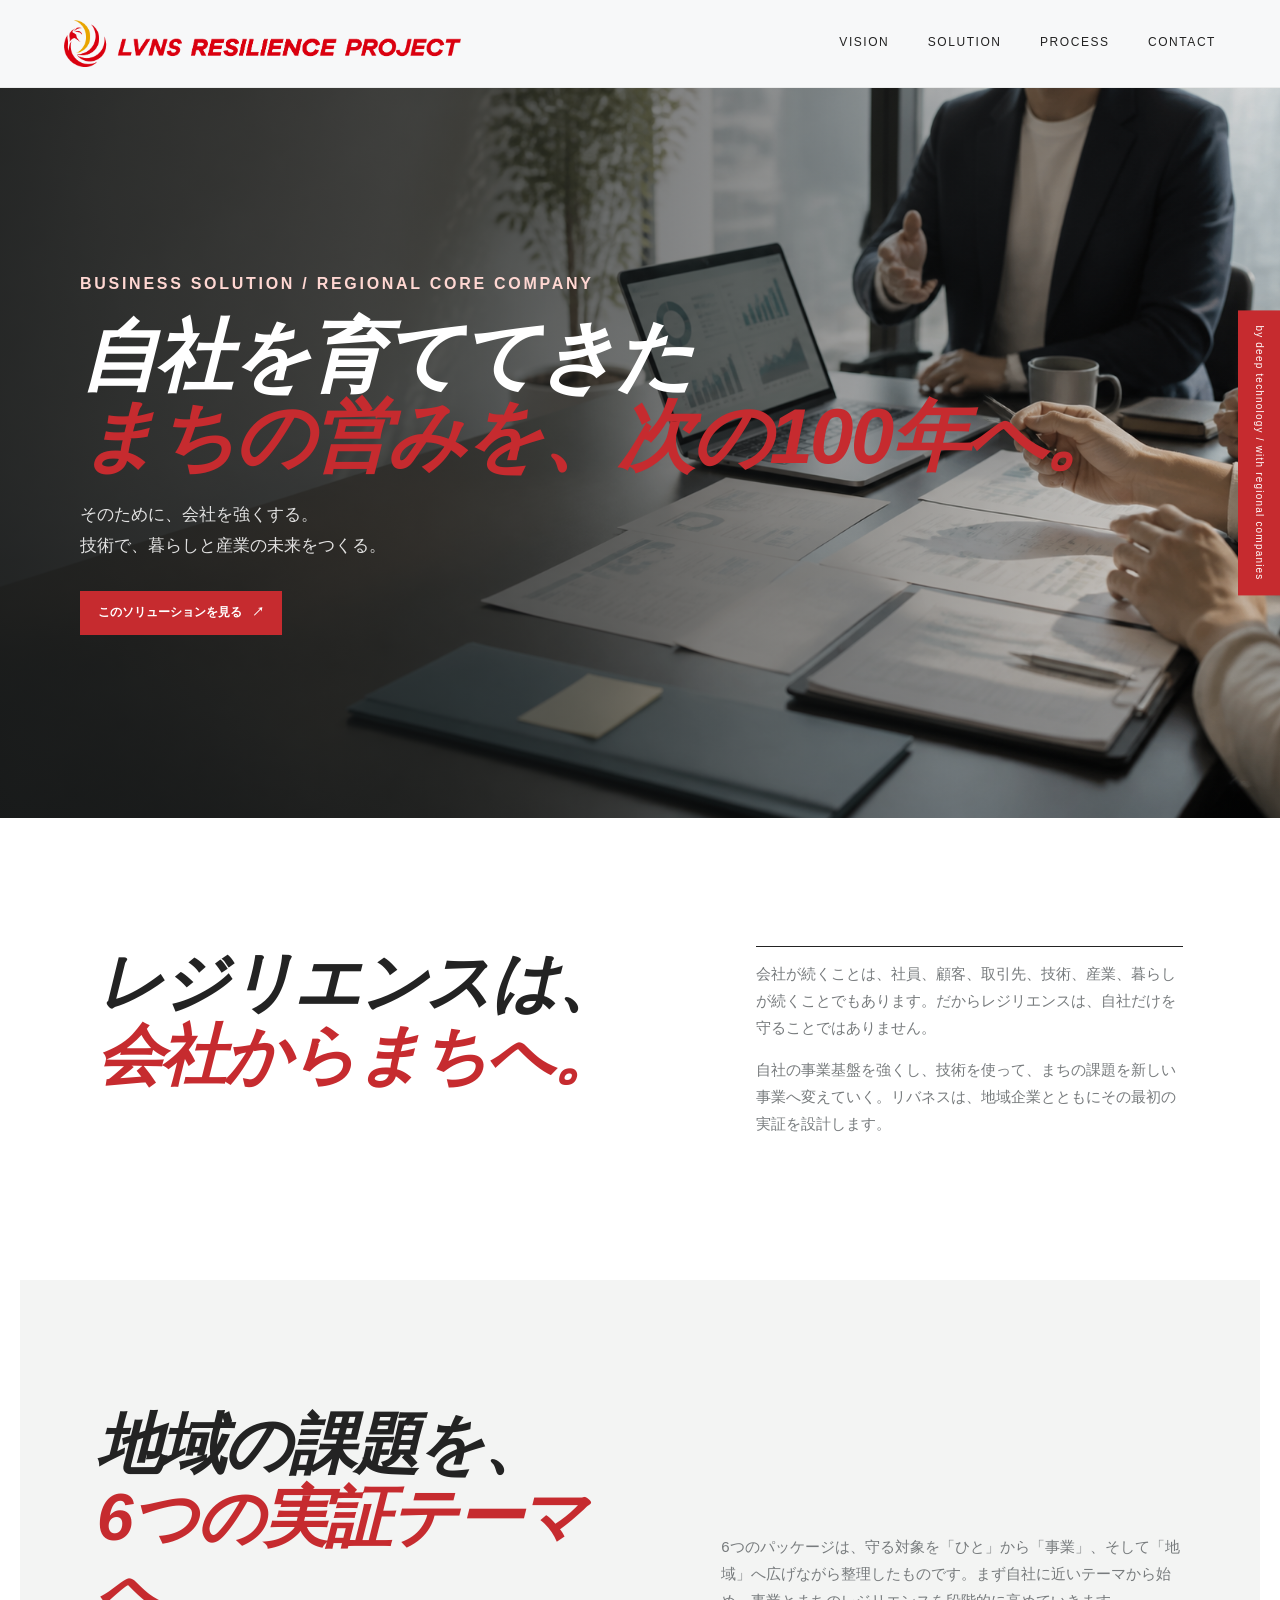
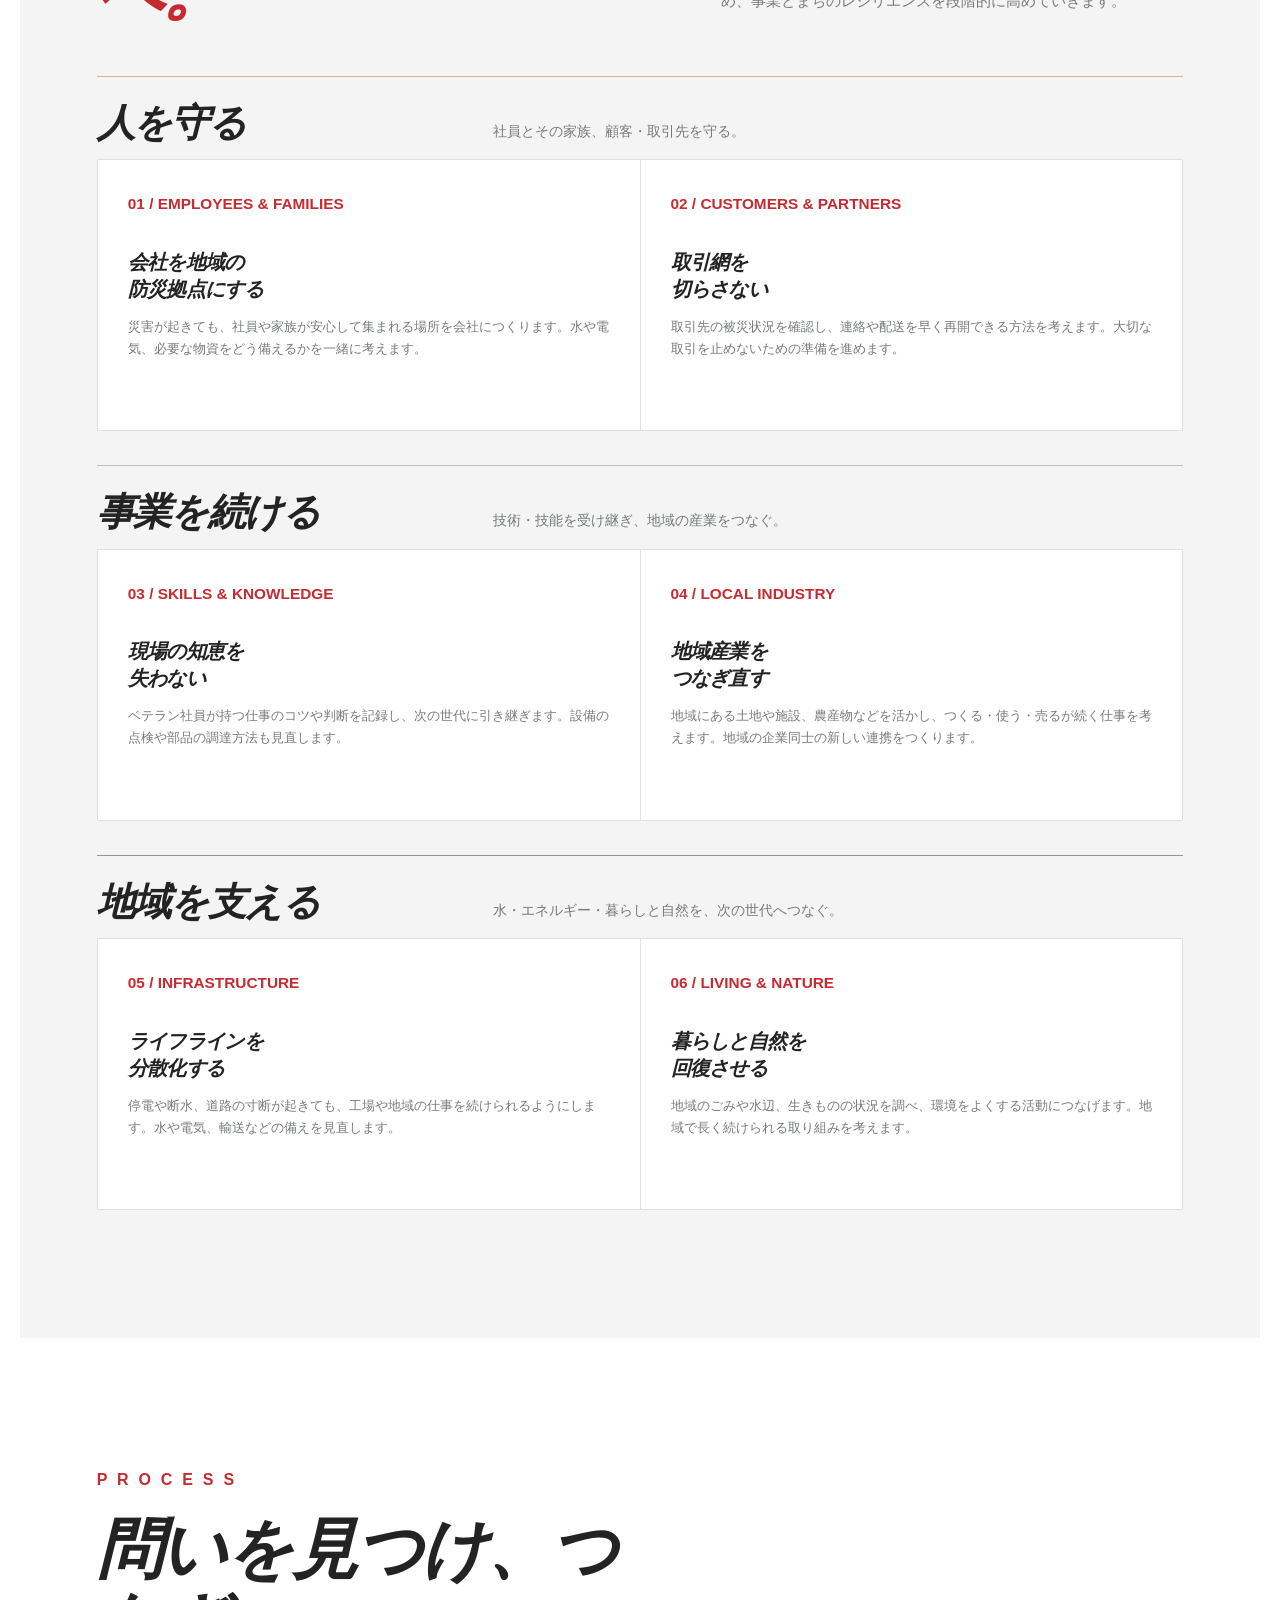
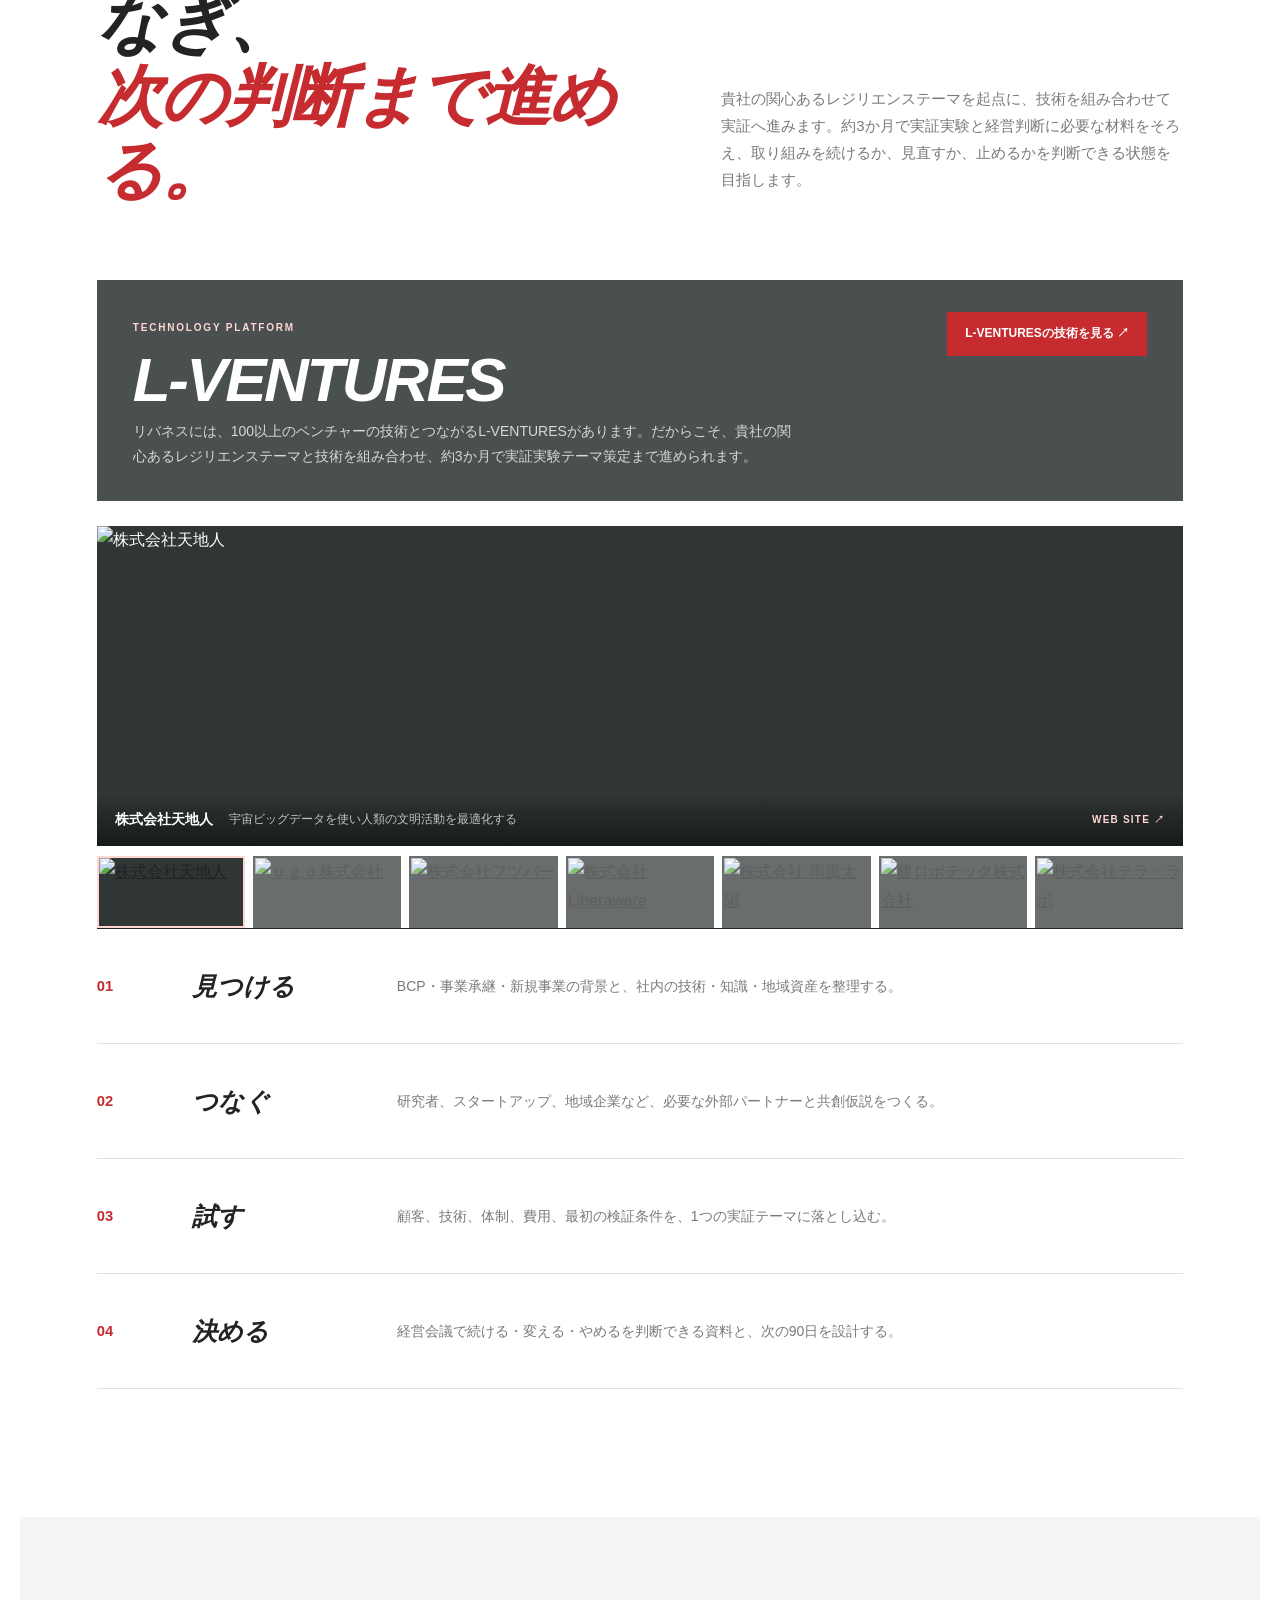
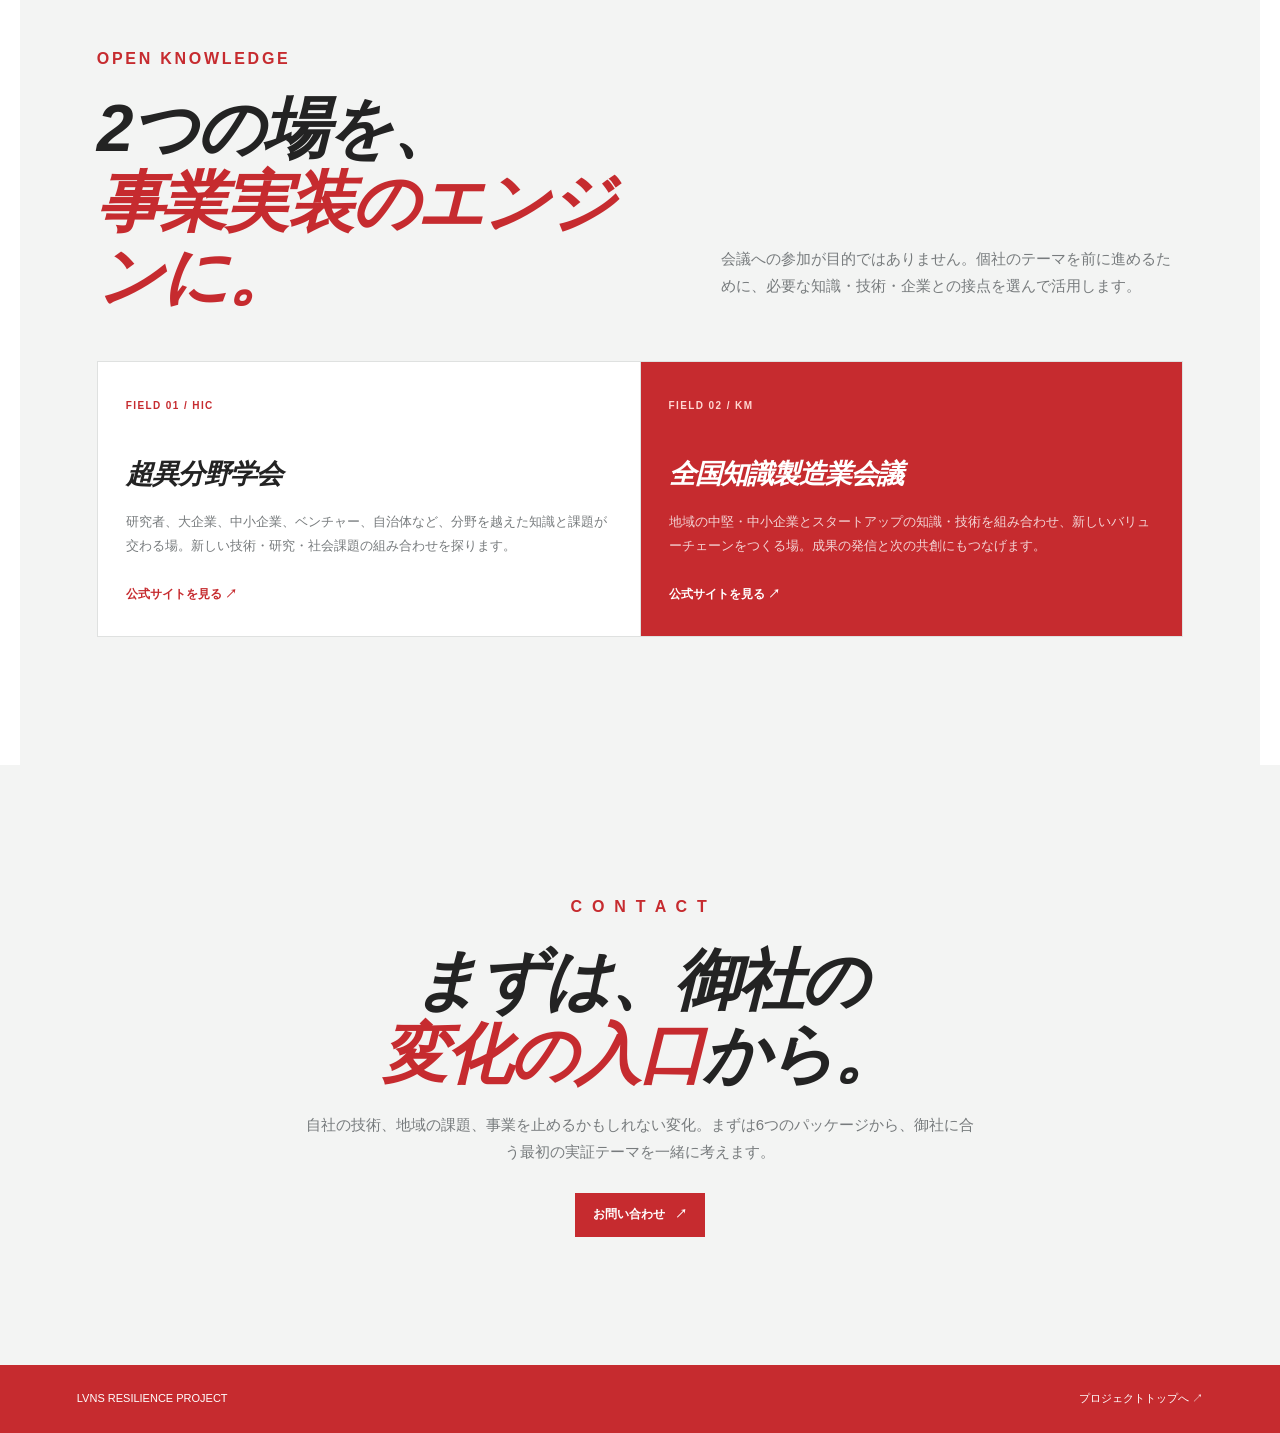
==== commit 2f76e166: "Refine demonstration theme wording" ====
--- a/index.html
+++ b/index.html
@@ -113,7 +113,7 @@
           <p>貴社の関心あるレジリエンステーマを起点に、技術を組み合わせて実証へ進みます。約3か月で実証実験と経営判断に必要な材料をそろえ、取り組みを続けるか、見直すか、止めるかを判断できる状態を目指します。</p>
         </div>
         <div class="lventures-feature" data-reveal>
-          <div><span class="lventures-kicker">TECHNOLOGY PLATFORM</span><h3>L-VENTURES</h3><p>リバネスには、100以上のベンチャーの技術とつながるL-VENTURESがあります。だからこそ、貴社の関心あるレジリエンステーマと技術を組み合わせ、約3か月で実証実験まで進められます。</p></div>
+          <div><span class="lventures-kicker">TECHNOLOGY PLATFORM</span><h3>L-VENTURES</h3><p>リバネスには、100以上のベンチャーの技術とつながるL-VENTURESがあります。だからこそ、貴社の関心あるレジリエンステーマと技術を組み合わせ、約3か月で実証実験テーマ策定まで進められます。</p></div>
           <a class="red-button lventures-button" href="https://techplanter.lne.st/l-ventures/" target="_blank" rel="noreferrer">L-VENTURESの技術を見る ↗</a>
         </div>
 
--- a/resilience-fixed-page.css
+++ b/resilience-fixed-page.css
@@ -246,27 +246,34 @@
 }
 
 
-.lventures-gallery { margin-top: 22px; padding: 22px 0 0; border-top: 1px solid rgba(255,255,255,.22); }
-.lventures-gallery-head { display: flex; align-items: center; justify-content: space-between; gap: 20px; margin-bottom: 14px; color: #ffd7d2; font-size: 11px; font-weight: 800; letter-spacing: .16em; }
-.lventures-gallery-controls { display: flex; gap: 6px; }
-.gallery-button { display: grid; place-items: center; width: 36px; height: 32px; padding: 0; border: 1px solid rgba(255,255,255,.4); background: transparent; color: var(--white); font-size: 18px; line-height: 1; cursor: pointer; transition: background 180ms ease, border-color 180ms ease; }
-.gallery-button:hover, .gallery-button:focus-visible { background: var(--red); border-color: var(--red); outline: none; }
-.lventures-gallery-viewport { overflow: hidden; }
-.lventures-gallery-track { display: flex; gap: 10px; transform: translateX(0); transition: transform 500ms cubic-bezier(.2,.75,.25,1); }
-.lventures-slide { flex: 0 0 calc((100% - 20px) / 3); height: 150px; margin: 0; overflow: hidden; background: rgba(255,255,255,.12); }
-.lventures-slide img { width: 100%; height: 100%; object-fit: cover; filter: saturate(.8); transition: transform 500ms ease, filter 300ms ease; }
-.lventures-slide:hover img { transform: scale(1.05); filter: saturate(1); }
-.lventures-gallery-dots { display: flex; justify-content: center; gap: 7px; margin-top: 15px; }
-.lventures-gallery-dots button { width: 7px; height: 7px; padding: 0; border: 0; border-radius: 50%; background: rgba(255,255,255,.42); cursor: pointer; }
-.lventures-gallery-dots button[aria-current="true"] { background: #ffd7d2; transform: scale(1.35); }
+
+.lventures-feature { display: grid; grid-template-columns: minmax(0, 1fr) auto; align-items: start; gap: 26px 36px; }
+.lventures-feature > div { max-width: 760px; }
+.lventures-gallery { grid-column: 1 / -1; margin-top: 4px; padding-top: 20px; border-top: 1px solid rgba(255,255,255,.22); }
+.lventures-gallery-preview { position: relative; display: block; min-height: 320px; overflow: hidden; background: rgba(0,0,0,.22); color: var(--white); text-decoration: none; }
+.lventures-gallery-main-image { width: 100%; height: 320px; object-fit: contain; background: #303536; transition: transform 450ms ease; }
+.lventures-gallery-preview:hover .lventures-gallery-main-image { transform: scale(1.025); }
+.lventures-gallery-caption { position: absolute; right: 0; bottom: 0; left: 0; display: grid; grid-template-columns: auto 1fr auto; align-items: center; gap: 16px; padding: 14px 18px; background: linear-gradient(transparent, rgba(20,23,24,.92)); }
+.lventures-gallery-caption strong { font-size: 14px; }
+.lventures-gallery-caption small { color: rgba(255,255,255,.72); font-size: 12px; }
+.lventures-gallery-caption em { color: #ffd7d2; font-size: 10px; font-style: normal; font-weight: 800; letter-spacing: .12em; }
+.lventures-gallery-thumbs { display: grid; grid-template-columns: repeat(7, minmax(0, 1fr)); gap: 8px; margin-top: 10px; }
+.lventures-thumb { display: block; height: 72px; overflow: hidden; border: 2px solid transparent; background: #303536; opacity: .72; transition: opacity 180ms ease, border-color 180ms ease; }
+.lventures-thumb:hover, .lventures-thumb.is-active { border-color: #ffd7d2; opacity: 1; }
+.lventures-thumb img { width: 100%; height: 100%; object-fit: cover; }
 @media (max-width: 850px) {
-  .lventures-slide { flex-basis: calc((100% - 10px) / 2); }
+  .lventures-feature { grid-template-columns: 1fr; }
+  .lventures-gallery { grid-column: auto; }
+  .lventures-gallery-thumbs { grid-template-columns: repeat(4, minmax(0, 1fr)); }
 }
 @media (max-width: 580px) {
-  .lventures-gallery { margin-top: 20px; }
-  .lventures-slide { flex-basis: 100%; height: 190px; }
-  .lventures-gallery-head { font-size: 10px; }
+  .lventures-gallery-preview, .lventures-gallery-main-image { min-height: 260px; height: 260px; }
+  .lventures-gallery-caption { grid-template-columns: 1fr auto; gap: 4px 10px; }
+  .lventures-gallery-caption small { grid-column: 1; }
+  .lventures-gallery-caption em { grid-column: 2; grid-row: 1 / span 2; }
+  .lventures-gallery-thumbs { grid-template-columns: repeat(4, minmax(0, 1fr)); gap: 6px; }
+  .lventures-thumb { height: 58px; }
 }
 @media (prefers-reduced-motion: reduce) {
-  .lventures-gallery-track, .lventures-slide img { transition: none; }
-}
+  .lventures-gallery-main-image { transition: none; }
+}
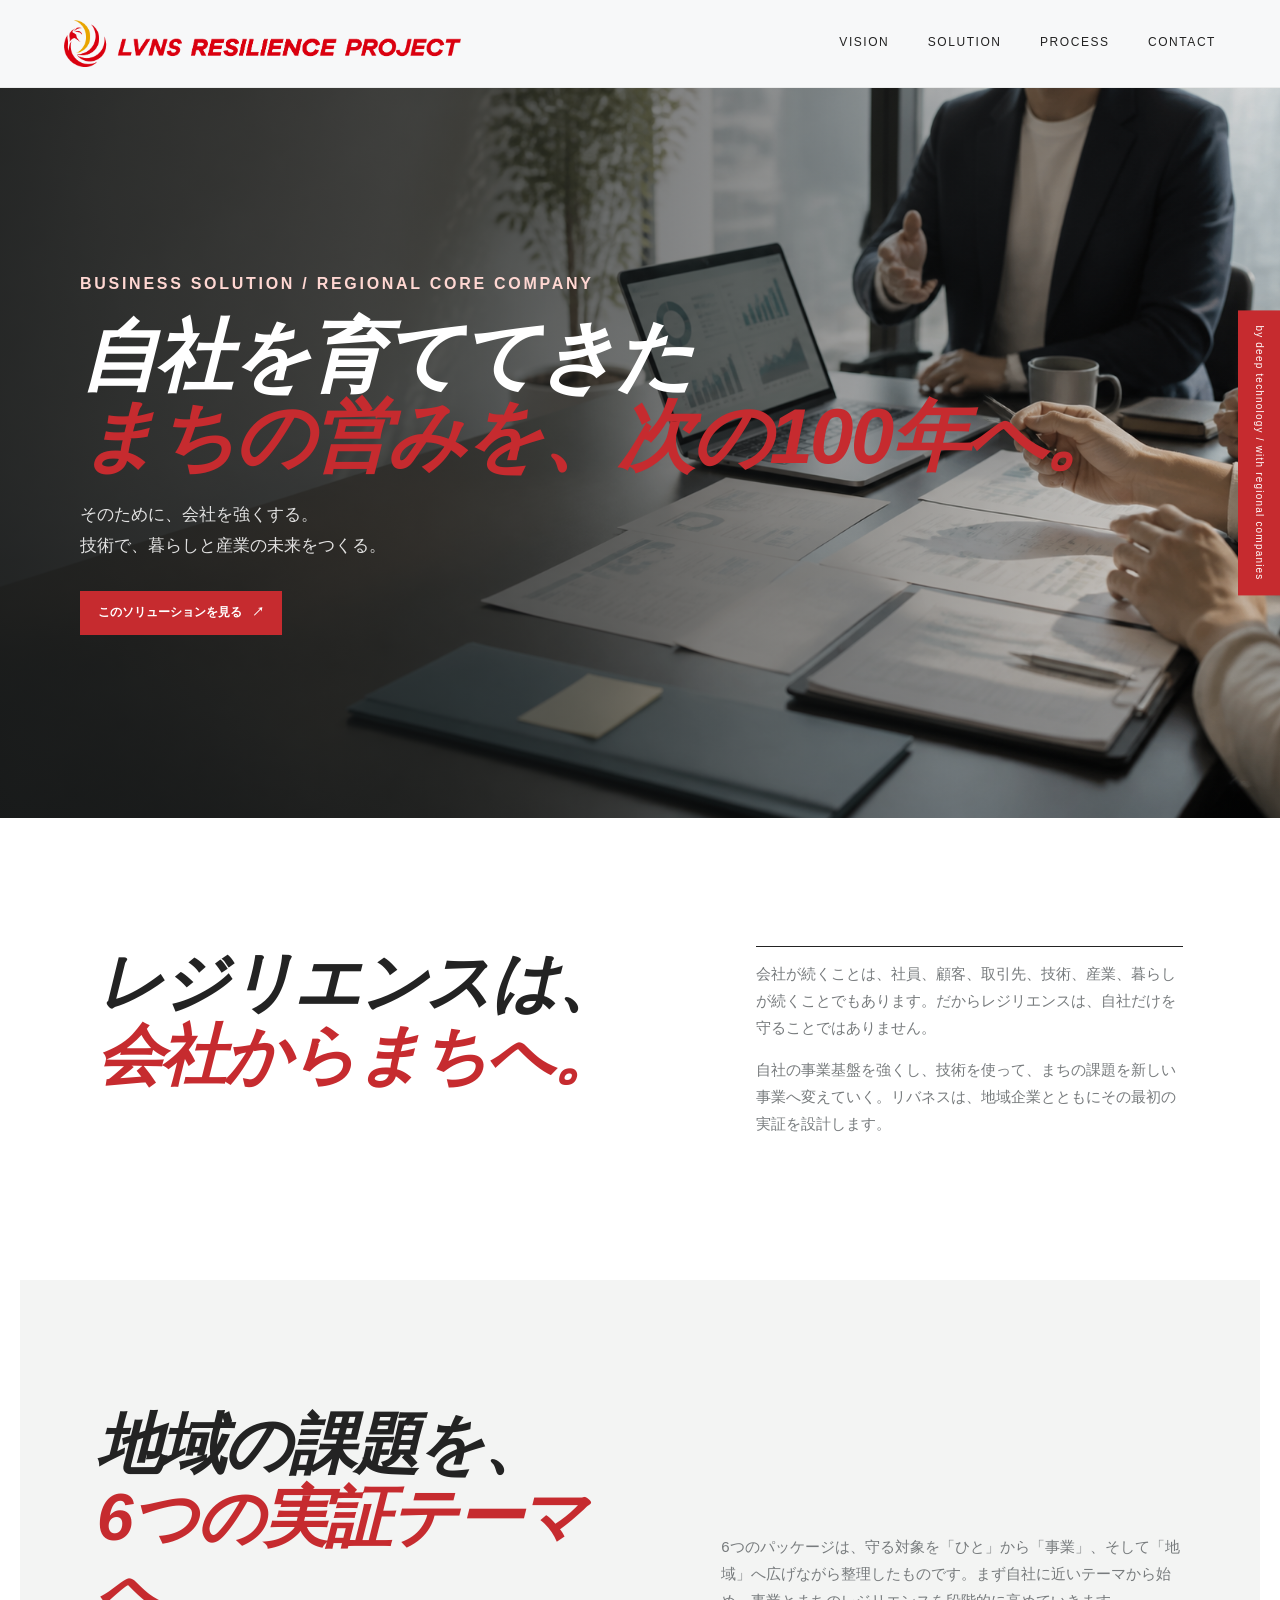
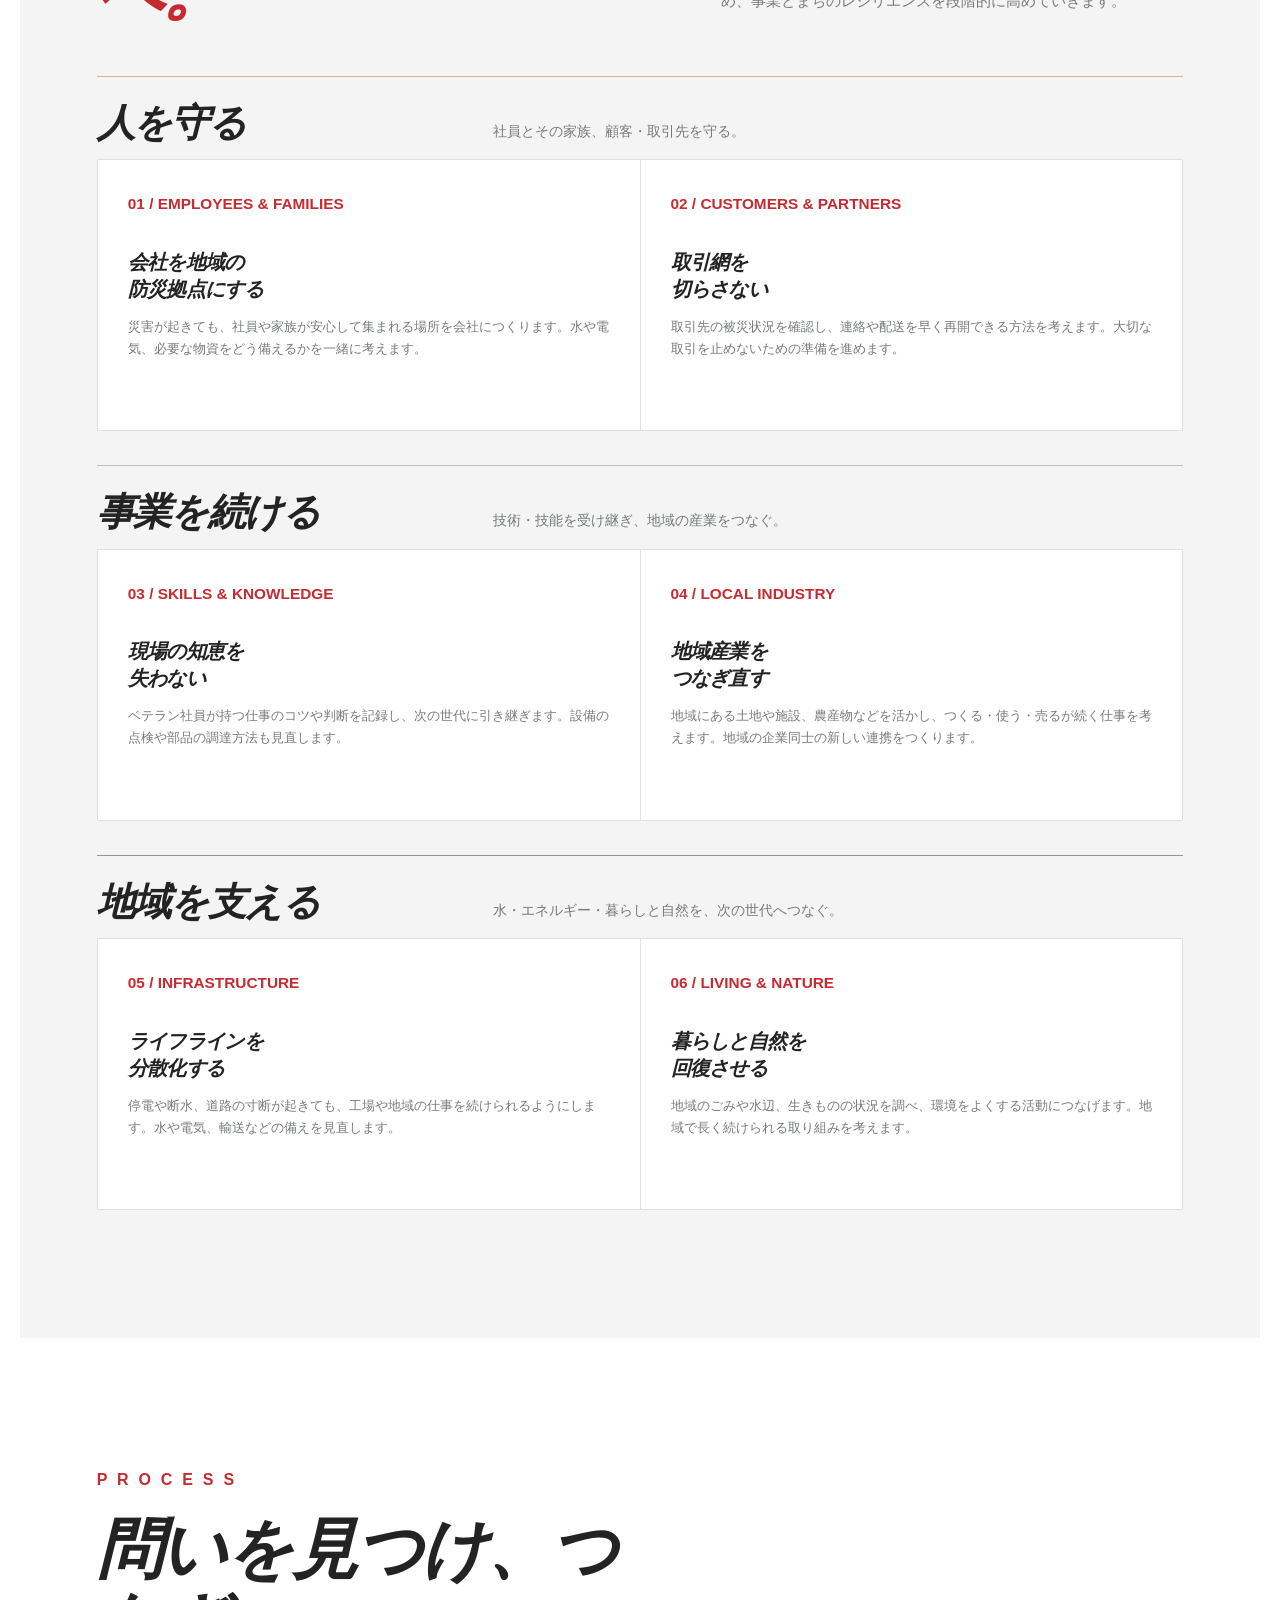
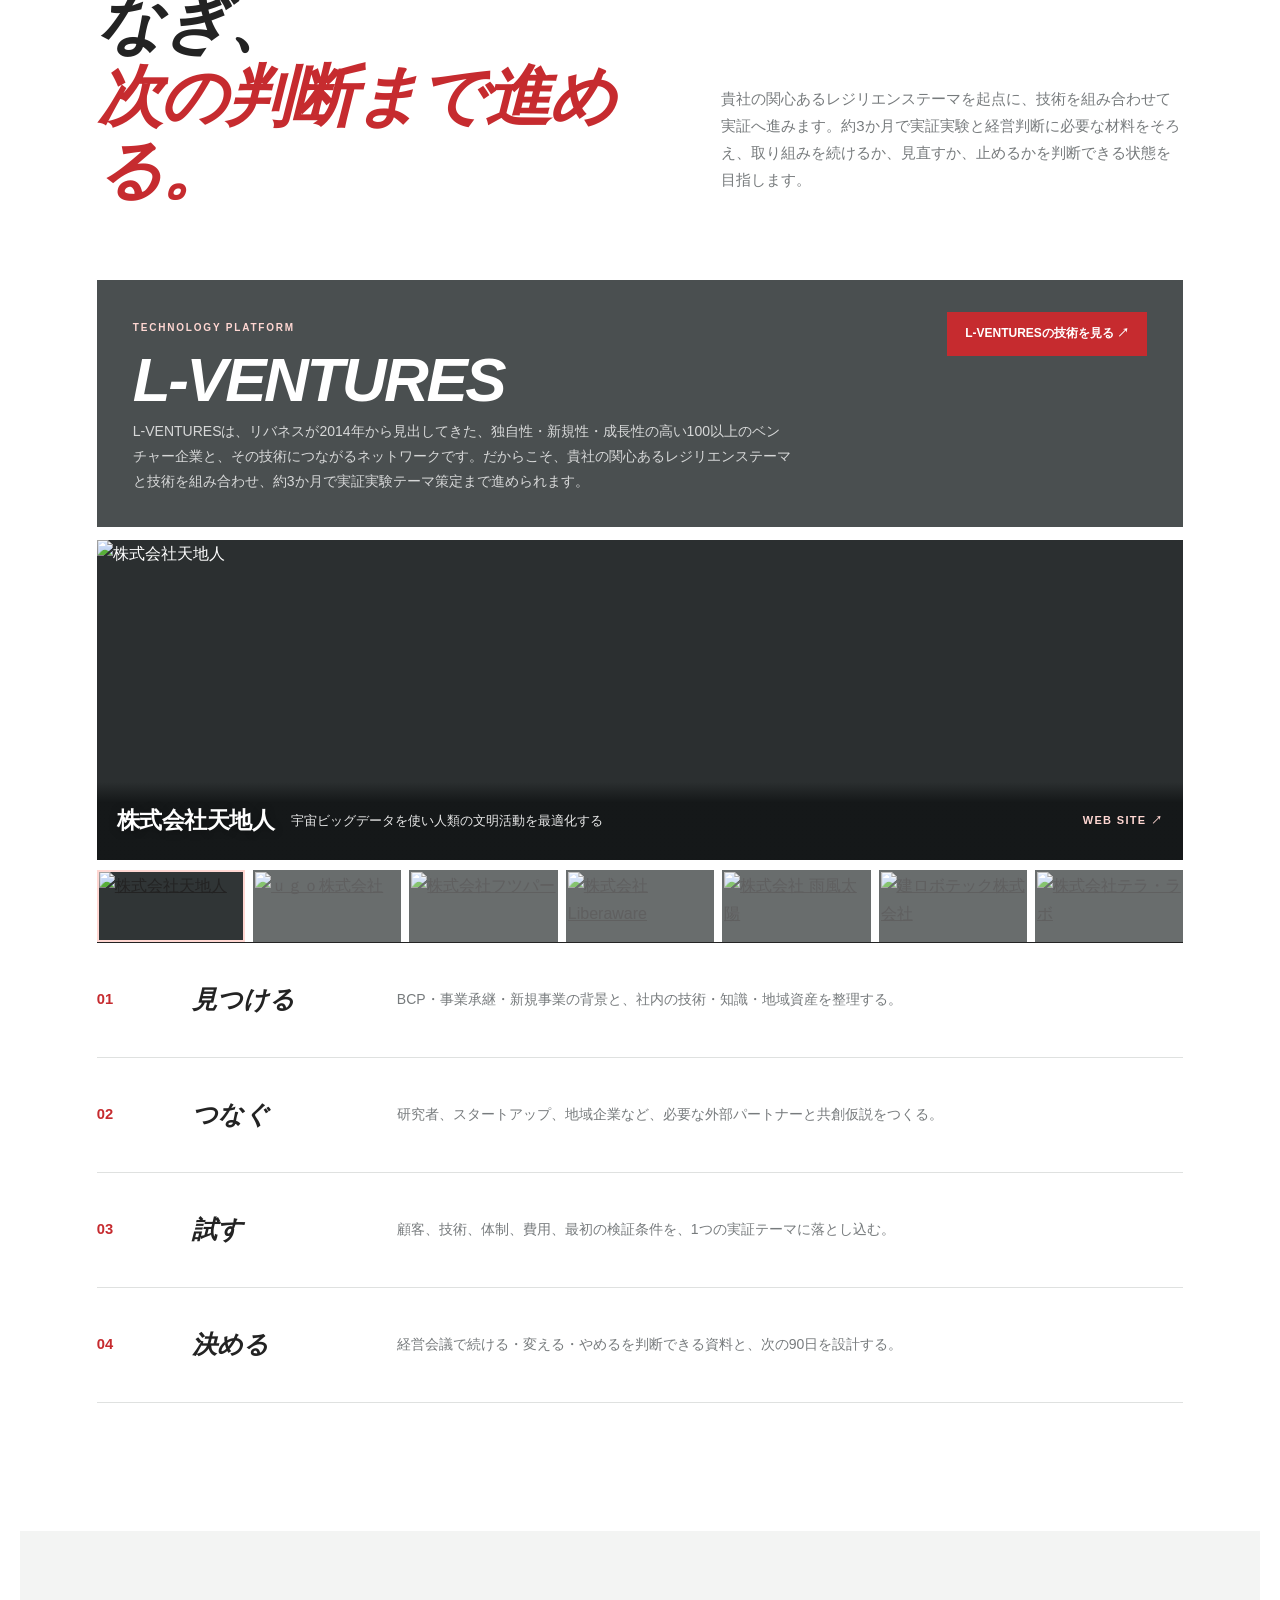
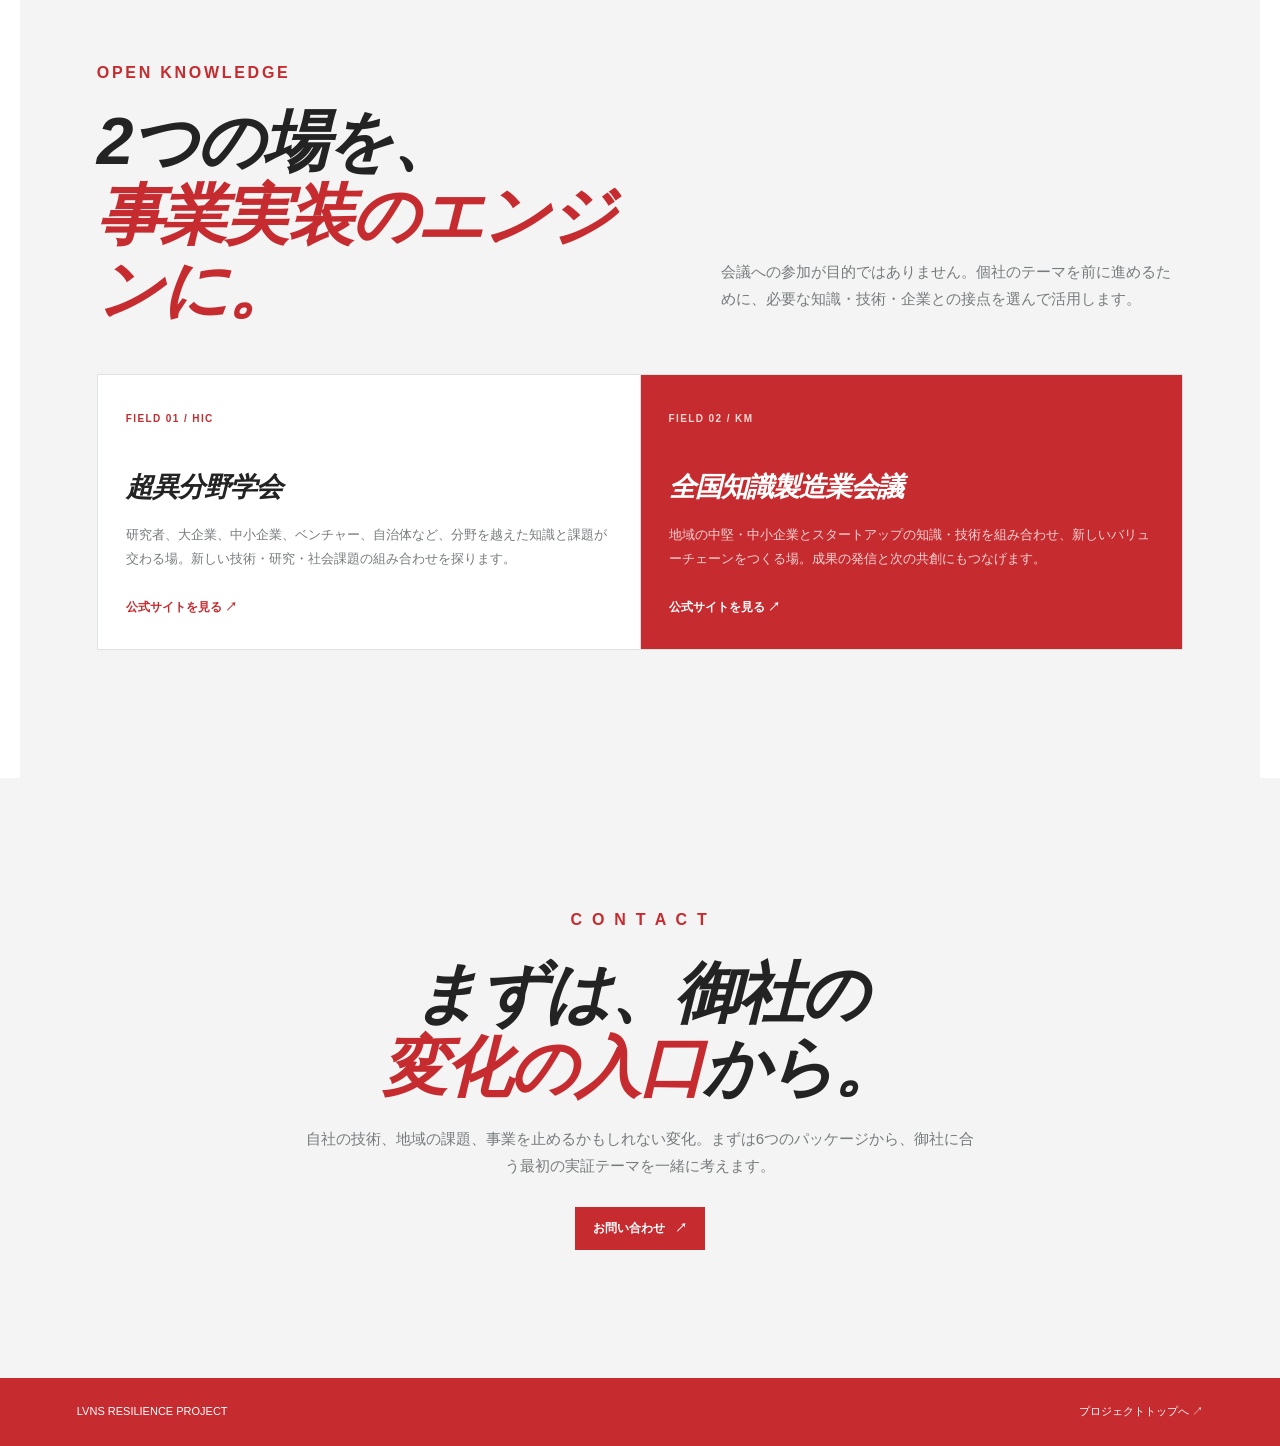
==== commit 7673dc87: "Refine L-VENTURES description" ====
--- a/index.html
+++ b/index.html
@@ -113,7 +113,7 @@
           <p>貴社の関心あるレジリエンステーマを起点に、技術を組み合わせて実証へ進みます。約3か月で実証実験と経営判断に必要な材料をそろえ、取り組みを続けるか、見直すか、止めるかを判断できる状態を目指します。</p>
         </div>
         <div class="lventures-feature" data-reveal>
-          <div><span class="lventures-kicker">TECHNOLOGY PLATFORM</span><h3>L-VENTURES</h3><p>リバネスには、100以上のベンチャーの技術とつながるL-VENTURESがあります。だからこそ、貴社の関心あるレジリエンステーマと技術を組み合わせ、約3か月で実証実験テーマ策定まで進められます。</p></div>
+          <div><span class="lventures-kicker">TECHNOLOGY PLATFORM</span><h3>L-VENTURES</h3><p>L-VENTURESは、リバネスが2014年から見出してきた、独自性・新規性・成長性の高い100以上のベンチャー企業と、その技術につながるネットワークです。だからこそ、貴社の関心あるレジリエンステーマと技術を組み合わせ、約3か月で実証実験テーマ策定まで進められます。</p></div>
           <a class="red-button lventures-button" href="https://techplanter.lne.st/l-ventures/" target="_blank" rel="noreferrer">L-VENTURESの技術を見る ↗</a>
         </div>
 
--- a/resilience-fixed-page.css
+++ b/resilience-fixed-page.css
@@ -247,16 +247,18 @@
 
 
 
-.lventures-feature { display: grid; grid-template-columns: minmax(0, 1fr) auto; align-items: start; gap: 26px 36px; }
+.lventures-feature { display: grid; grid-template-columns: minmax(0, 1fr) auto; align-items: start; gap: 10px 36px; }
 .lventures-feature > div { max-width: 760px; }
-.lventures-gallery { grid-column: 1 / -1; margin-top: 4px; padding-top: 20px; border-top: 1px solid rgba(255,255,255,.22); }
-.lventures-gallery-preview { position: relative; display: block; min-height: 320px; overflow: hidden; background: rgba(0,0,0,.22); color: var(--white); text-decoration: none; }
-.lventures-gallery-main-image { width: 100%; height: 320px; object-fit: contain; background: #303536; transition: transform 450ms ease; }
+.lventures-gallery { grid-column: 1 / -1; margin-top: 0; padding-top: 12px; border-top: 1px solid rgba(255,255,255,.22); }
+.lventures-gallery-preview { position: relative; display: block; min-height: 320px; overflow: hidden; isolation: isolate; background: #303536; color: var(--white); text-decoration: none; }
+.lventures-gallery-preview::before { content: ""; position: absolute; z-index: -1; inset: -28px; background-image: var(--gallery-bg); background-position: center; background-size: cover; filter: blur(18px); opacity: .78; transform: scale(1.08); }
+.lventures-gallery-preview::after { content: ""; position: absolute; z-index: 0; inset: 0; background: rgba(25, 28, 29, .22); }
+.lventures-gallery-main-image { position: relative; z-index: 1; width: 100%; height: 320px; object-fit: contain; background: transparent; transition: transform 450ms ease; }
 .lventures-gallery-preview:hover .lventures-gallery-main-image { transform: scale(1.025); }
-.lventures-gallery-caption { position: absolute; right: 0; bottom: 0; left: 0; display: grid; grid-template-columns: auto 1fr auto; align-items: center; gap: 16px; padding: 14px 18px; background: linear-gradient(transparent, rgba(20,23,24,.92)); }
-.lventures-gallery-caption strong { font-size: 14px; }
-.lventures-gallery-caption small { color: rgba(255,255,255,.72); font-size: 12px; }
-.lventures-gallery-caption em { color: #ffd7d2; font-size: 10px; font-style: normal; font-weight: 800; letter-spacing: .12em; }
+.lventures-gallery-caption { position: absolute; z-index: 2; right: 0; bottom: 0; left: 0; display: grid; grid-template-columns: auto 1fr auto; align-items: center; gap: 16px; padding: 18px 20px; background: linear-gradient(transparent, rgba(20,23,24,.96) 26%); }
+.lventures-gallery-caption strong { color: var(--white); font-size: clamp(17px, 2vw, 23px); font-weight: 800; letter-spacing: -.02em; text-shadow: 0 1px 8px rgba(0,0,0,.35); }
+.lventures-gallery-caption small { color: rgba(255,255,255,.9); font-size: 13px; }
+.lventures-gallery-caption em { color: #ffd7d2; font-size: 11px; font-style: normal; font-weight: 800; letter-spacing: .12em; }
 .lventures-gallery-thumbs { display: grid; grid-template-columns: repeat(7, minmax(0, 1fr)); gap: 8px; margin-top: 10px; }
 .lventures-thumb { display: block; height: 72px; overflow: hidden; border: 2px solid transparent; background: #303536; opacity: .72; transition: opacity 180ms ease, border-color 180ms ease; }
 .lventures-thumb:hover, .lventures-thumb.is-active { border-color: #ffd7d2; opacity: 1; }
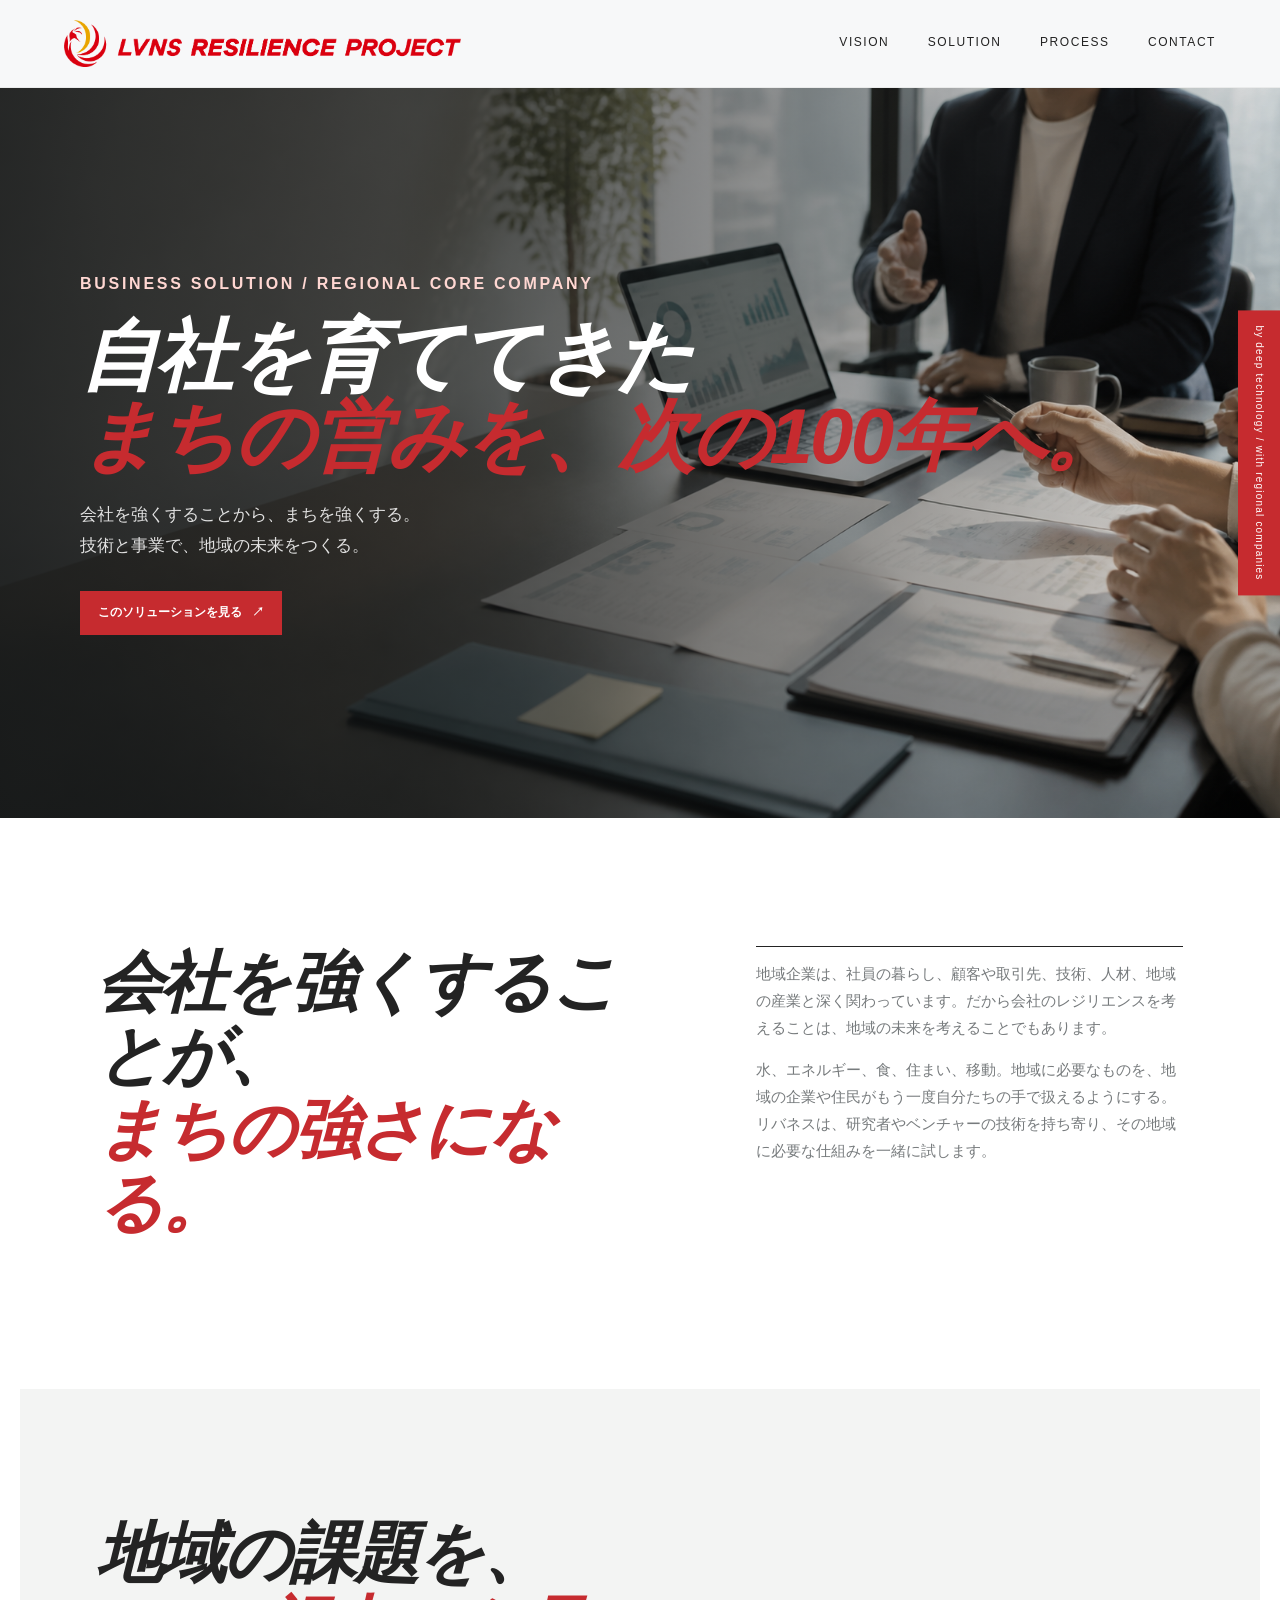
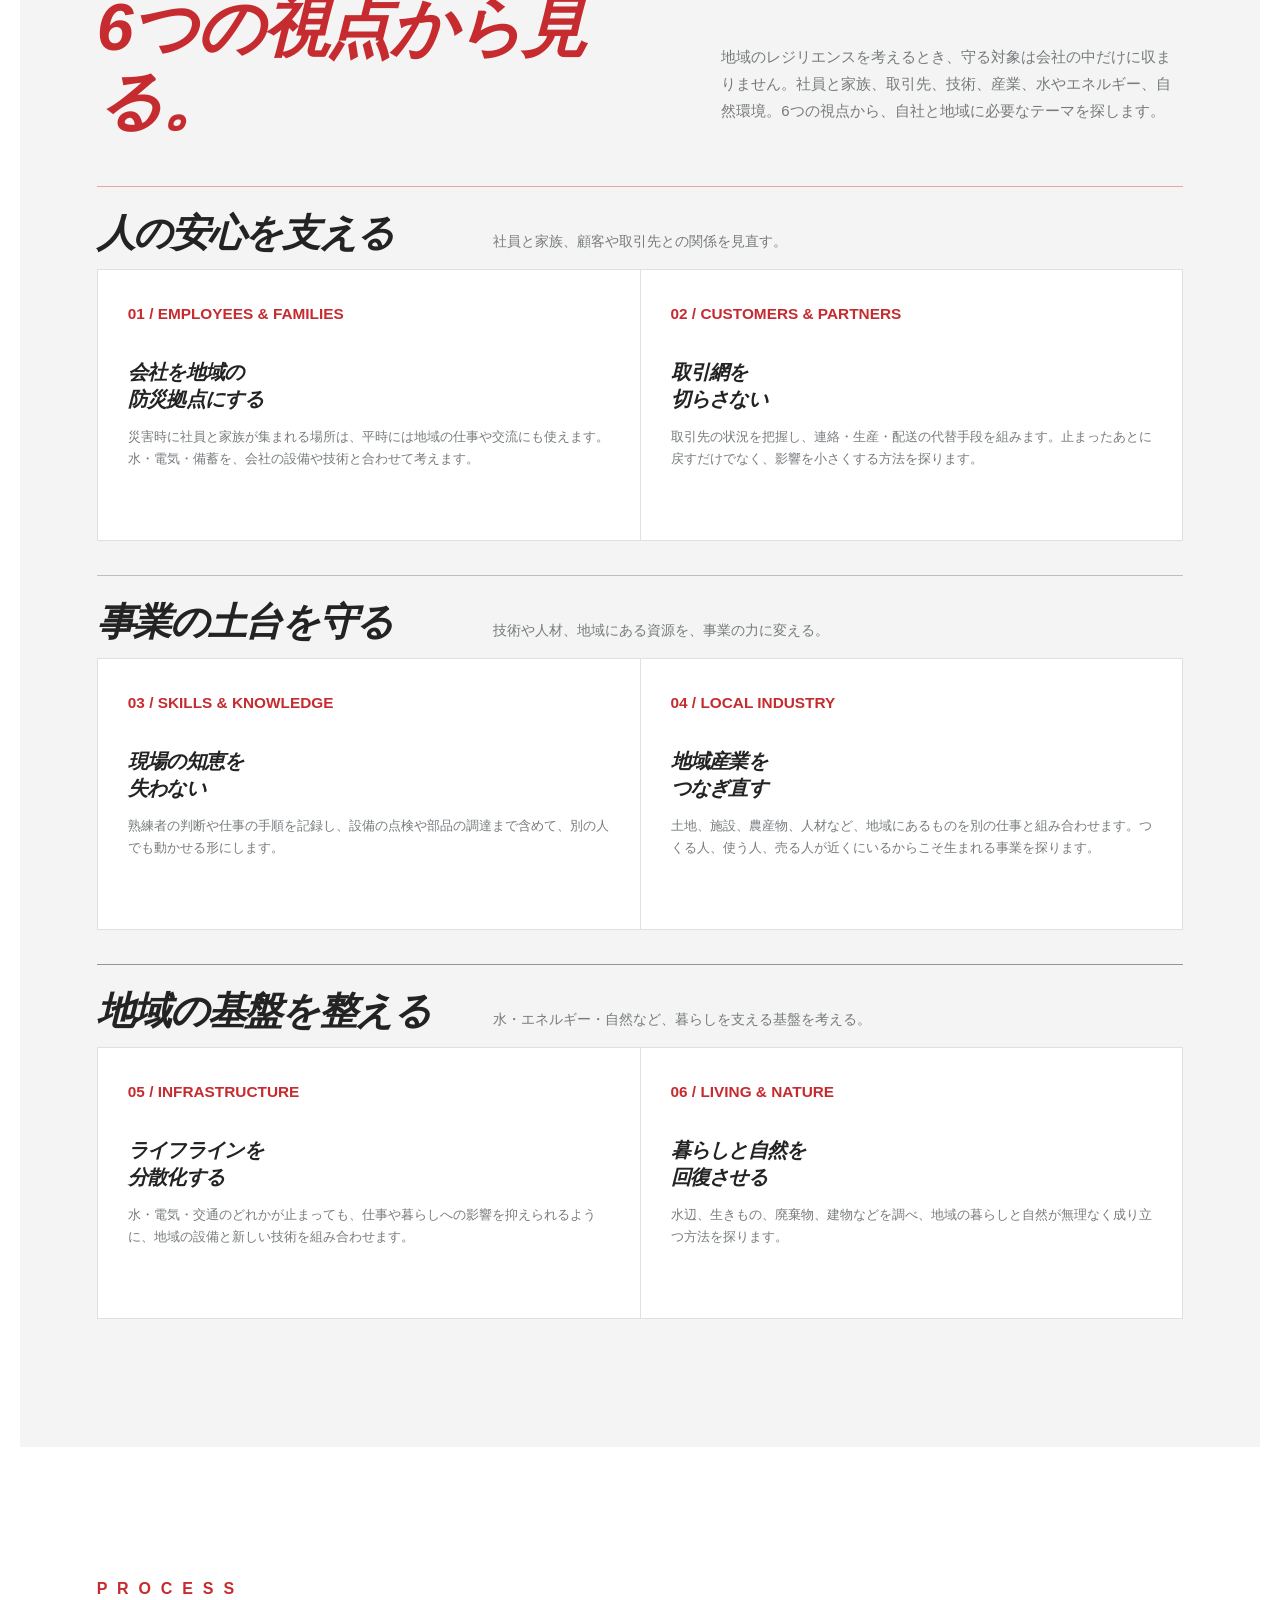
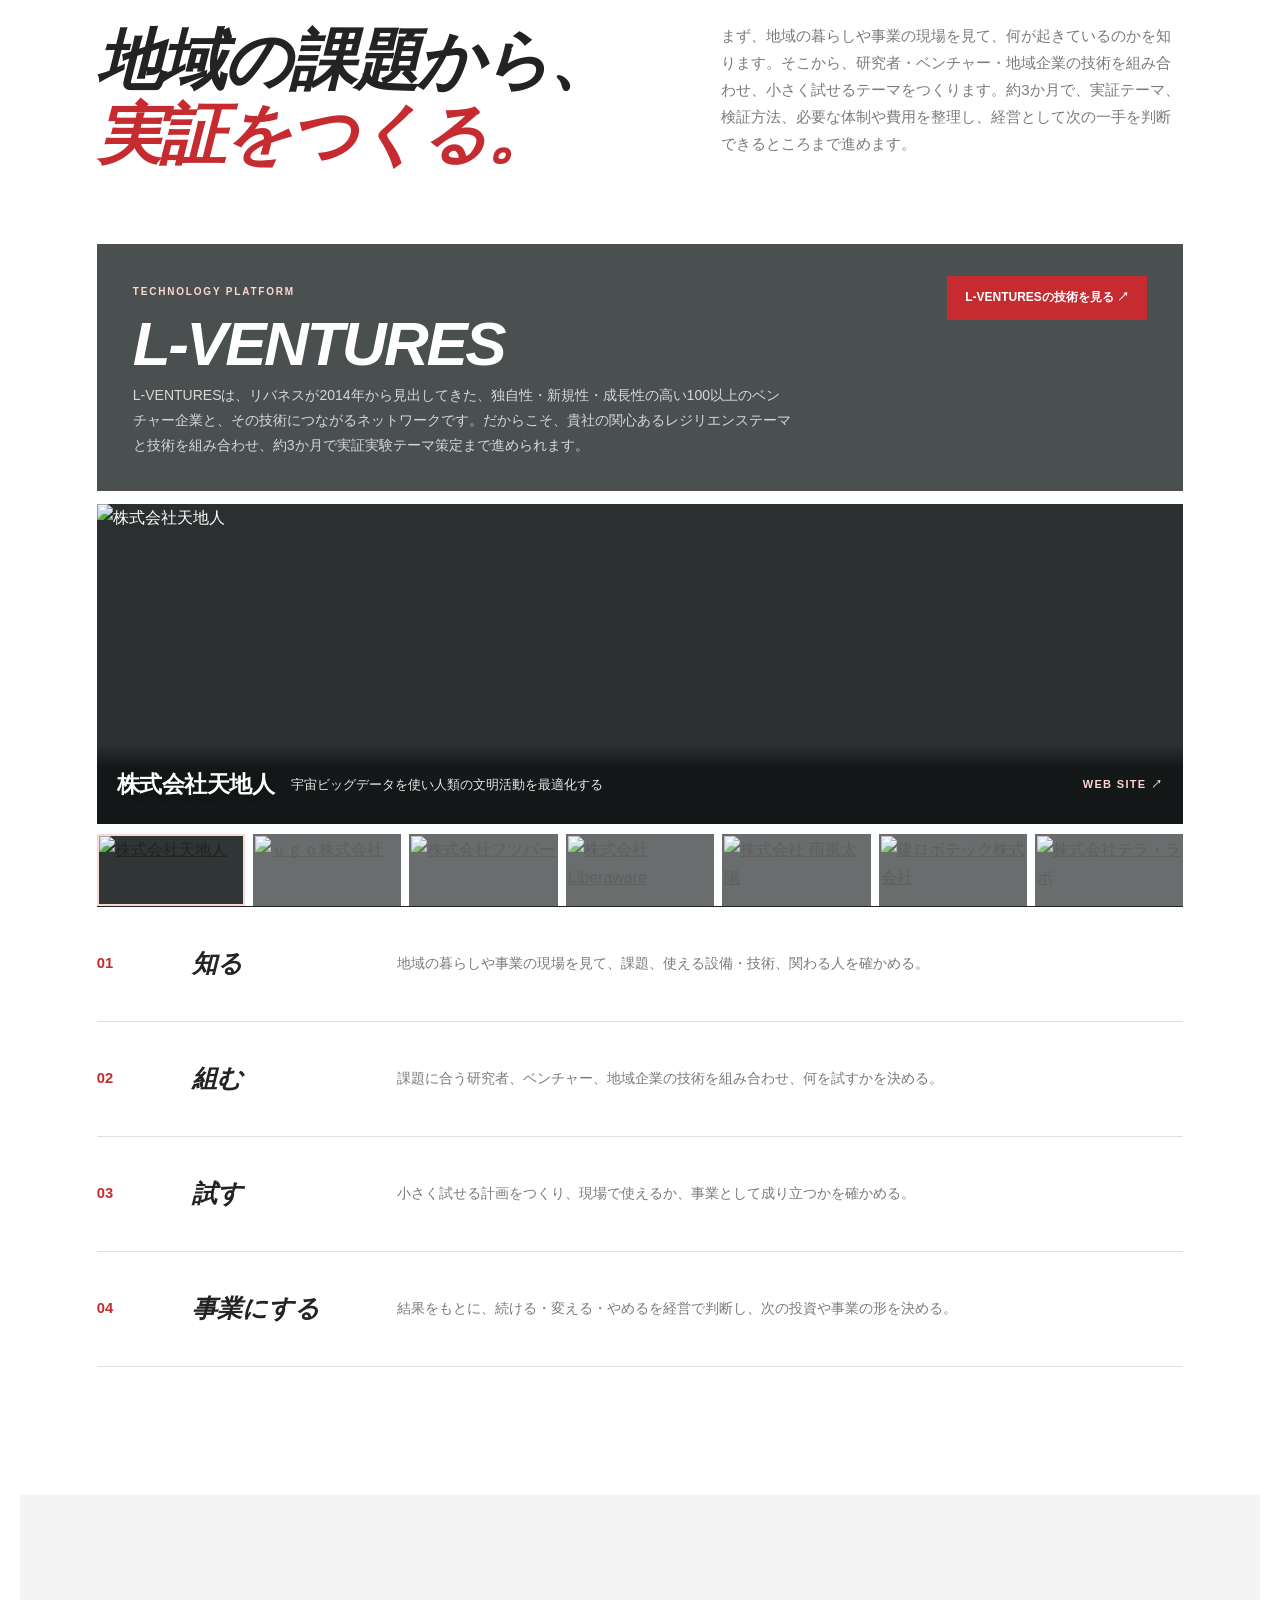
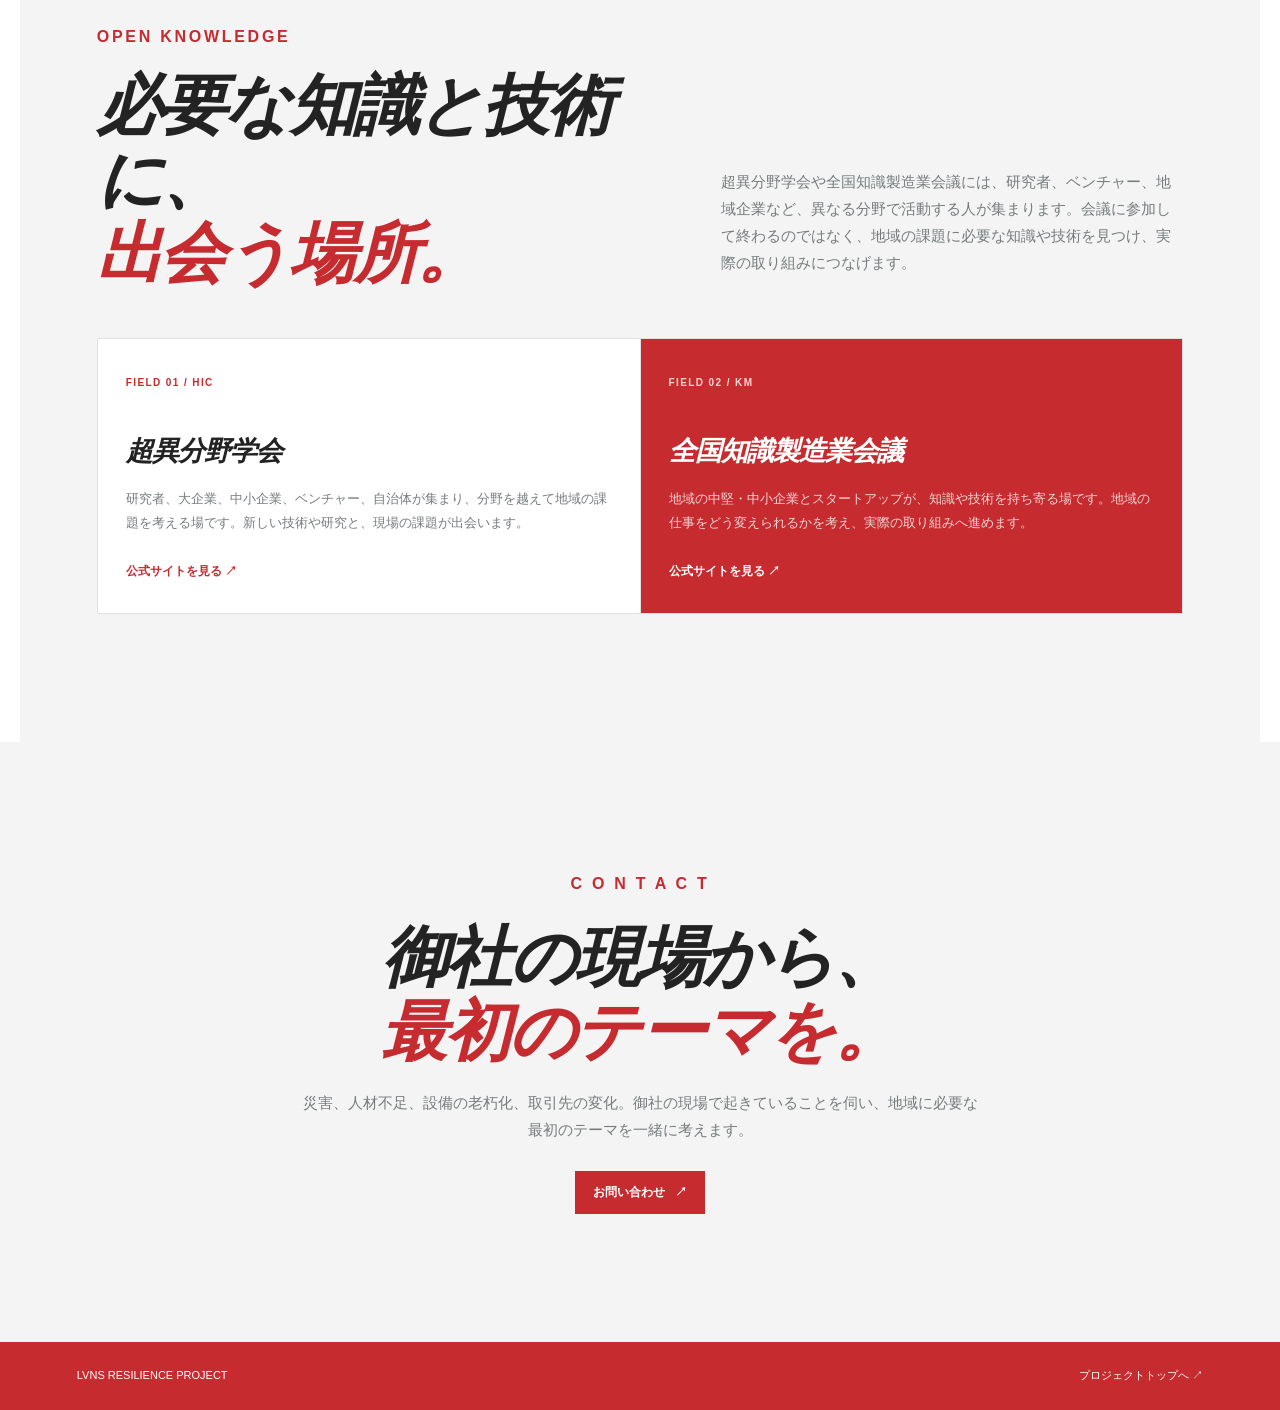
==== commit 5dc20260: "Refine project copy and information structure" ====
--- a/index.html
+++ b/index.html
@@ -27,7 +27,7 @@
         <div class="hero-copy" data-reveal>
           <p class="section-label">BUSINESS SOLUTION / REGIONAL CORE COMPANY</p>
           <h1 id="hero-title">自社を育ててきた<br /><em><span>まちの営みを、</span><span>次の100年へ。</span></em></h1>
-          <p>そのために、会社を強くする。<br />技術で、暮らしと産業の未来をつくる。</p>
+          <p>会社を強くすることから、まちを強くする。<br />技術と事業で、地域の未来をつくる。</p>
           <a class="red-button" href="#solution">このソリューションを見る <span aria-hidden="true">↗</span></a>
         </div>
         <div class="vertical-note">by deep technology / with regional companies</div>
@@ -35,33 +35,33 @@
 
       <section class="fixed-section vision-section" id="vision" aria-labelledby="vision-title">
         <div class="vision-grid">
-          <h2 id="vision-title">レジリエンスは、<br /><em>会社からまちへ。</em></h2>
-          <div class="vision-copy"><p>会社が続くことは、社員、顧客、取引先、技術、産業、暮らしが続くことでもあります。だからレジリエンスは、自社だけを守ることではありません。</p><p>自社の事業基盤を強くし、技術を使って、まちの課題を新しい事業へ変えていく。リバネスは、地域企業とともにその最初の実証を設計します。</p></div>
+          <h2 id="vision-title">会社を強くすることが、<br /><em>まちの強さになる。</em></h2>
+          <div class="vision-copy"><p>地域企業は、社員の暮らし、顧客や取引先、技術、人材、地域の産業と深く関わっています。だから会社のレジリエンスを考えることは、地域の未来を考えることでもあります。</p><p>水、エネルギー、食、住まい、移動。地域に必要なものを、地域の企業や住民がもう一度自分たちの手で扱えるようにする。リバネスは、研究者やベンチャーの技術を持ち寄り、その地域に必要な仕組みを一緒に試します。</p></div>
         </div>
       </section>
 
       <section class="fixed-section solution-section package-section" id="solution" aria-labelledby="solution-title">
-        <div class="section-intro"><h2 id="solution-title">地域の課題を、<br /><em>6つの実証テーマへ。</em></h2><p>6つのパッケージは、守る対象を「ひと」から「事業」、そして「地域」へ広げながら整理したものです。まず自社に近いテーマから始め、事業とまちのレジリエンスを段階的に高めていきます。</p></div>
+        <div class="section-intro"><h2 id="solution-title">地域の課題を、<br /><em>6つの視点から見る。</em></h2><p>地域のレジリエンスを考えるとき、守る対象は会社の中だけに収まりません。社員と家族、取引先、技術、産業、水やエネルギー、自然環境。6つの視点から、自社と地域に必要なテーマを探します。</p></div>
         <div class="package-groups">
           <section class="package-layer people-layer" aria-labelledby="people-packages-title">
-            <div class="package-layer-heading"><h3 id="people-packages-title">人を守る</h3><p>社員とその家族、顧客・取引先を守る。</p></div>
+            <div class="package-layer-heading"><h3 id="people-packages-title">人の安心を支える</h3><p>社員と家族、顧客や取引先との関係を見直す。</p></div>
             <div class="solution-grid package-grid">
-              <article class="solution-card package-card" data-reveal><span>01 / EMPLOYEES & FAMILIES</span><h3>会社を地域の<br />防災拠点にする</h3><p>災害が起きても、社員や家族が安心して集まれる場所を会社につくります。水や電気、必要な物資をどう備えるかを一緒に考えます。</p></article>
-              <article class="solution-card package-card" data-reveal><span>02 / CUSTOMERS & PARTNERS</span><h3>取引網を<br />切らさない</h3><p>取引先の被災状況を確認し、連絡や配送を早く再開できる方法を考えます。大切な取引を止めないための準備を進めます。</p></article>
+              <article class="solution-card package-card" data-reveal><span>01 / EMPLOYEES & FAMILIES</span><h3>会社を地域の<br />防災拠点にする</h3><p>災害時に社員と家族が集まれる場所は、平時には地域の仕事や交流にも使えます。水・電気・備蓄を、会社の設備や技術と合わせて考えます。</p></article>
+              <article class="solution-card package-card" data-reveal><span>02 / CUSTOMERS & PARTNERS</span><h3>取引網を<br />切らさない</h3><p>取引先の状況を把握し、連絡・生産・配送の代替手段を組みます。止まったあとに戻すだけでなく、影響を小さくする方法を探ります。</p></article>
             </div>
           </section>
           <section class="package-layer business-layer" aria-labelledby="business-packages-title">
-            <div class="package-layer-heading"><h3 id="business-packages-title">事業を続ける</h3><p>技術・技能を受け継ぎ、地域の産業をつなぐ。</p></div>
+            <div class="package-layer-heading"><h3 id="business-packages-title">事業の土台を守る</h3><p>技術や人材、地域にある資源を、事業の力に変える。</p></div>
             <div class="solution-grid package-grid">
-              <article class="solution-card package-card" data-reveal><span>03 / SKILLS & KNOWLEDGE</span><h3>現場の知恵を<br />失わない</h3><p>ベテラン社員が持つ仕事のコツや判断を記録し、次の世代に引き継ぎます。設備の点検や部品の調達方法も見直します。</p></article>
-              <article class="solution-card package-card" data-reveal><span>04 / LOCAL INDUSTRY</span><h3>地域産業を<br />つなぎ直す</h3><p>地域にある土地や施設、農産物などを活かし、つくる・使う・売るが続く仕事を考えます。地域の企業同士の新しい連携をつくります。</p></article>
+              <article class="solution-card package-card" data-reveal><span>03 / SKILLS & KNOWLEDGE</span><h3>現場の知恵を<br />失わない</h3><p>熟練者の判断や仕事の手順を記録し、設備の点検や部品の調達まで含めて、別の人でも動かせる形にします。</p></article>
+              <article class="solution-card package-card" data-reveal><span>04 / LOCAL INDUSTRY</span><h3>地域産業を<br />つなぎ直す</h3><p>土地、施設、農産物、人材など、地域にあるものを別の仕事と組み合わせます。つくる人、使う人、売る人が近くにいるからこそ生まれる事業を探ります。</p></article>
             </div>
           </section>
           <section class="package-layer town-layer" aria-labelledby="town-packages-title">
-            <div class="package-layer-heading"><h3 id="town-packages-title">地域を支える</h3><p>水・エネルギー・暮らしと自然を、次の世代へつなぐ。</p></div>
+            <div class="package-layer-heading"><h3 id="town-packages-title">地域の基盤を整える</h3><p>水・エネルギー・自然など、暮らしを支える基盤を考える。</p></div>
             <div class="solution-grid package-grid">
-              <article class="solution-card package-card" data-reveal><span>05 / INFRASTRUCTURE</span><h3>ライフラインを<br />分散化する</h3><p>停電や断水、道路の寸断が起きても、工場や地域の仕事を続けられるようにします。水や電気、輸送などの備えを見直します。</p></article>
-              <article class="solution-card package-card" data-reveal><span>06 / LIVING & NATURE</span><h3>暮らしと自然を<br />回復させる</h3><p>地域のごみや水辺、生きものの状況を調べ、環境をよくする活動につなげます。地域で長く続けられる取り組みを考えます。</p></article>
+              <article class="solution-card package-card" data-reveal><span>05 / INFRASTRUCTURE</span><h3>ライフラインを<br />分散化する</h3><p>水・電気・交通のどれかが止まっても、仕事や暮らしへの影響を抑えられるように、地域の設備と新しい技術を組み合わせます。</p></article>
+              <article class="solution-card package-card" data-reveal><span>06 / LIVING & NATURE</span><h3>暮らしと自然を<br />回復させる</h3><p>水辺、生きもの、廃棄物、建物などを調べ、地域の暮らしと自然が無理なく成り立つ方法を探ります。</p></article>
             </div>
           </section>
         </div>
@@ -109,8 +109,8 @@
       <section class="fixed-section process-section" id="process" aria-labelledby="process-title">
         <div class="section-label">P R O C E S S</div>
         <div class="section-intro">
-          <h2 id="process-title">問いを見つけ、つなぎ、<br /><em>次の判断まで進める。</em></h2>
-          <p>貴社の関心あるレジリエンステーマを起点に、技術を組み合わせて実証へ進みます。約3か月で実証実験と経営判断に必要な材料をそろえ、取り組みを続けるか、見直すか、止めるかを判断できる状態を目指します。</p>
+          <h2 id="process-title">地域の課題から、<br /><em>実証をつくる。</em></h2>
+          <p>まず、地域の暮らしや事業の現場を見て、何が起きているのかを知ります。そこから、研究者・ベンチャー・地域企業の技術を組み合わせ、小さく試せるテーマをつくります。約3か月で、実証テーマ、検証方法、必要な体制や費用を整理し、経営として次の一手を判断できるところまで進めます。</p>
         </div>
         <div class="lventures-feature" data-reveal>
           <div><span class="lventures-kicker">TECHNOLOGY PLATFORM</span><h3>L-VENTURES</h3><p>L-VENTURESは、リバネスが2014年から見出してきた、独自性・新規性・成長性の高い100以上のベンチャー企業と、その技術につながるネットワークです。だからこそ、貴社の関心あるレジリエンステーマと技術を組み合わせ、約3か月で実証実験テーマ策定まで進められます。</p></div>
@@ -133,30 +133,30 @@
           </div>
         </div>
         <div class="process-list">
-          <div class="process-row" data-reveal><span>01</span><strong>見つける</strong><p>BCP・事業承継・新規事業の背景と、社内の技術・知識・地域資産を整理する。</p></div>
-          <div class="process-row" data-reveal><span>02</span><strong>つなぐ</strong><p>研究者、スタートアップ、地域企業など、必要な外部パートナーと共創仮説をつくる。</p></div>
-          <div class="process-row" data-reveal><span>03</span><strong>試す</strong><p>顧客、技術、体制、費用、最初の検証条件を、1つの実証テーマに落とし込む。</p></div>
-          <div class="process-row final-row" data-reveal><span>04</span><strong>決める</strong><p>経営会議で続ける・変える・やめるを判断できる資料と、次の90日を設計する。</p></div>
+          <div class="process-row" data-reveal><span>01</span><strong>知る</strong><p>地域の暮らしや事業の現場を見て、課題、使える設備・技術、関わる人を確かめる。</p></div>
+          <div class="process-row" data-reveal><span>02</span><strong>組む</strong><p>課題に合う研究者、ベンチャー、地域企業の技術を組み合わせ、何を試すかを決める。</p></div>
+          <div class="process-row" data-reveal><span>03</span><strong>試す</strong><p>小さく試せる計画をつくり、現場で使えるか、事業として成り立つかを確かめる。</p></div>
+          <div class="process-row final-row" data-reveal><span>04</span><strong>事業にする</strong><p>結果をもとに、続ける・変える・やめるを経営で判断し、次の投資や事業の形を決める。</p></div>
         </div>
       </section>
 
       <section class="fixed-section platform-section-add" aria-labelledby="platform-title-add">
         <div class="section-label">OPEN KNOWLEDGE</div>
         <div class="section-intro">
-          <h2 id="platform-title-add">2つの場を、<br /><em>事業実装のエンジンに。</em></h2>
-          <p>会議への参加が目的ではありません。個社のテーマを前に進めるために、必要な知識・技術・企業との接点を選んで活用します。</p>
+          <h2 id="platform-title-add">必要な知識と技術に、<br /><em>出会う場所。</em></h2>
+          <p>超異分野学会や全国知識製造業会議には、研究者、ベンチャー、地域企業など、異なる分野で活動する人が集まります。会議に参加して終わるのではなく、地域の課題に必要な知識や技術を見つけ、実際の取り組みにつなげます。</p>
         </div>
         <div class="platform-grid-add">
-          <article class="platform-card-add" data-reveal><span>FIELD 01 / HIC</span><h3>超異分野学会</h3><p>研究者、大企業、中小企業、ベンチャー、自治体など、分野を越えた知識と課題が交わる場。新しい技術・研究・社会課題の組み合わせを探ります。</p><a href="https://hic.lne.st/japan/" target="_blank" rel="noreferrer">公式サイトを見る ↗</a></article>
-          <article class="platform-card-add highlighted-platform-add" data-reveal><span>FIELD 02 / KM</span><h3>全国知識製造業会議</h3><p>地域の中堅・中小企業とスタートアップの知識・技術を組み合わせ、新しいバリューチェーンをつくる場。成果の発信と次の共創にもつなげます。</p><a href="https://km.lne.st/" target="_blank" rel="noreferrer">公式サイトを見る ↗</a></article>
+          <article class="platform-card-add" data-reveal><span>FIELD 01 / HIC</span><h3>超異分野学会</h3><p>研究者、大企業、中小企業、ベンチャー、自治体が集まり、分野を越えて地域の課題を考える場です。新しい技術や研究と、現場の課題が出会います。</p><a href="https://hic.lne.st/japan/" target="_blank" rel="noreferrer">公式サイトを見る ↗</a></article>
+          <article class="platform-card-add highlighted-platform-add" data-reveal><span>FIELD 02 / KM</span><h3>全国知識製造業会議</h3><p>地域の中堅・中小企業とスタートアップが、知識や技術を持ち寄る場です。地域の仕事をどう変えられるかを考え、実際の取り組みへ進めます。</p><a href="https://km.lne.st/" target="_blank" rel="noreferrer">公式サイトを見る ↗</a></article>
         </div>
       </section>
 
       <section class="fixed-contact" id="contact" aria-labelledby="contact-title">
         <div class="fixed-section contact-inner" data-reveal>
           <div class="section-label">C O N T A C T</div>
-          <h2 id="contact-title">まずは、御社の<br /><em>変化の入口</em>から。</h2>
-          <p>自社の技術、地域の課題、事業を止めるかもしれない変化。まずは6つのパッケージから、御社に合う最初の実証テーマを一緒に考えます。</p>
+          <h2 id="contact-title">御社の現場から、<br /><em>最初のテーマを。</em></h2>
+          <p>災害、人材不足、設備の老朽化、取引先の変化。御社の現場で起きていることを伺い、地域に必要な最初のテーマを一緒に考えます。</p>
           <a class="red-button" href="https://lne.st/contact/" target="_blank" rel="noreferrer">お問い合わせ <span aria-hidden="true">↗</span></a>
         </div>
       </section>
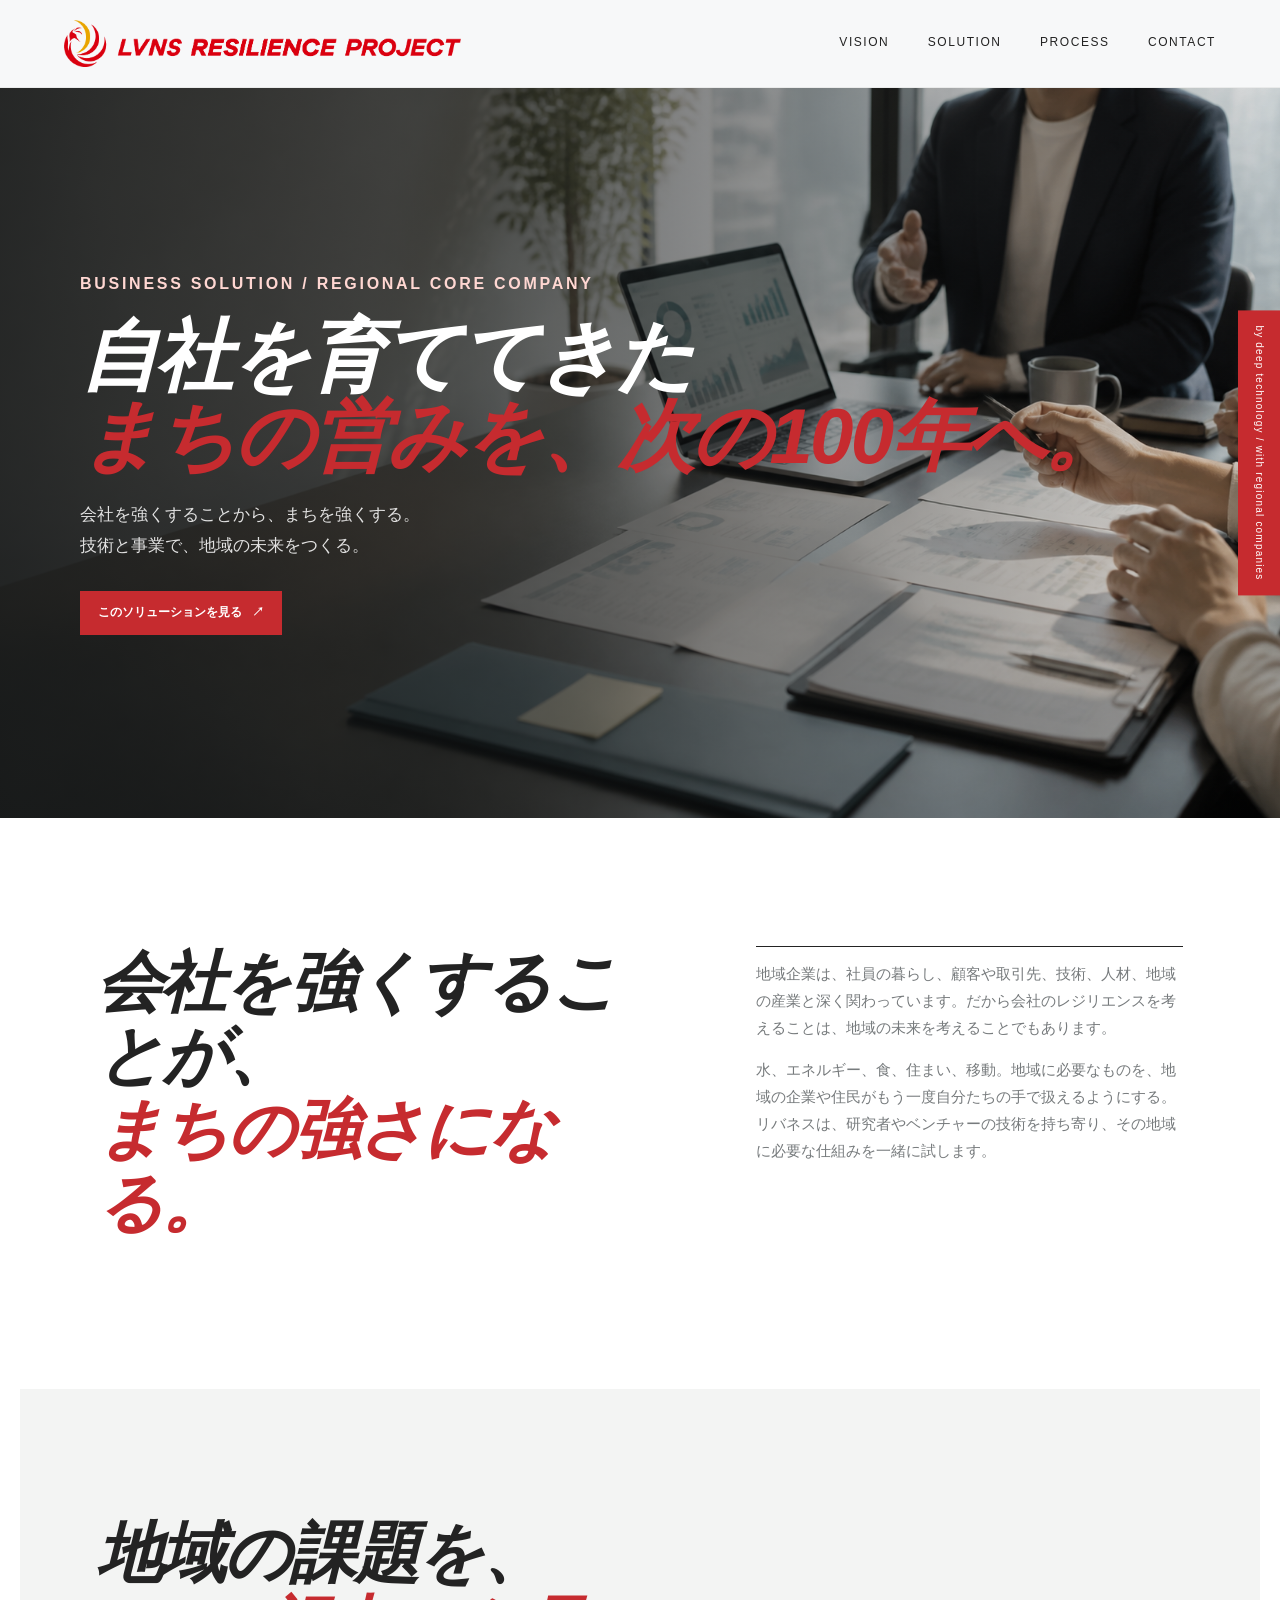
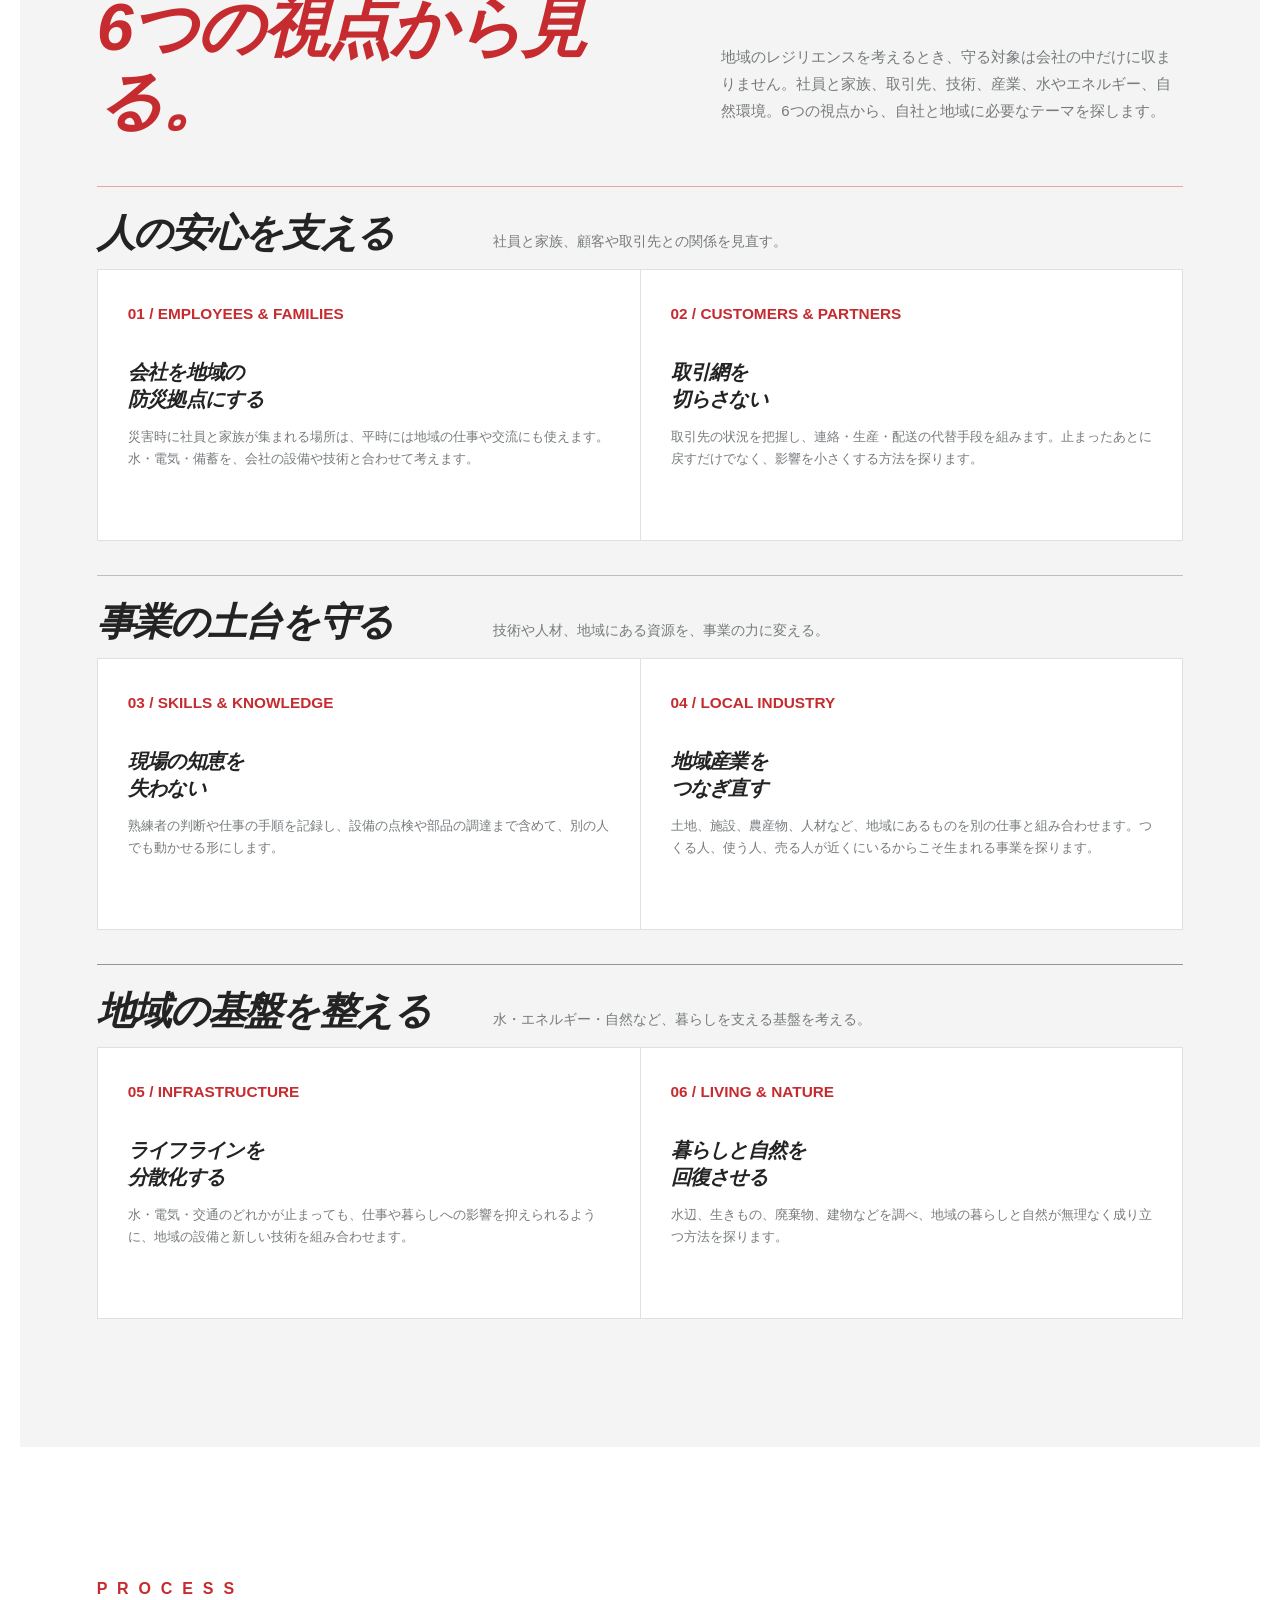
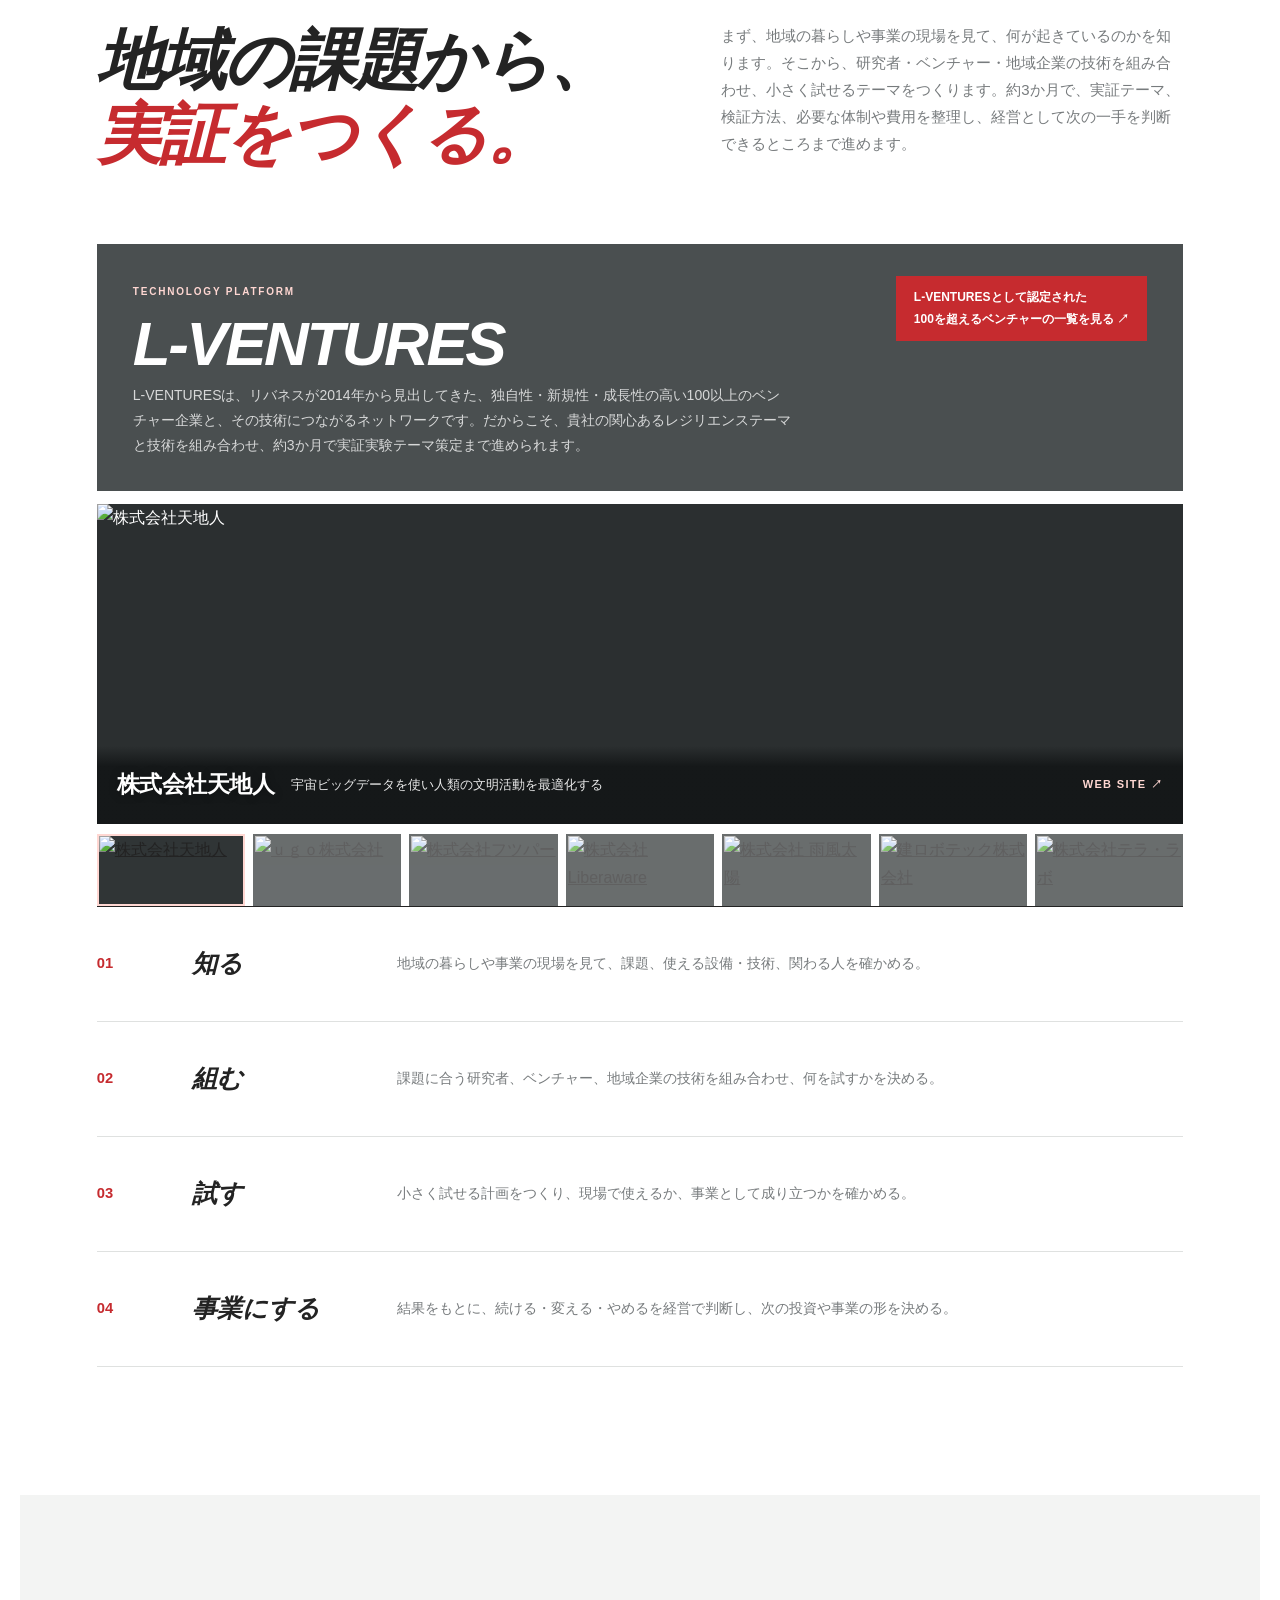
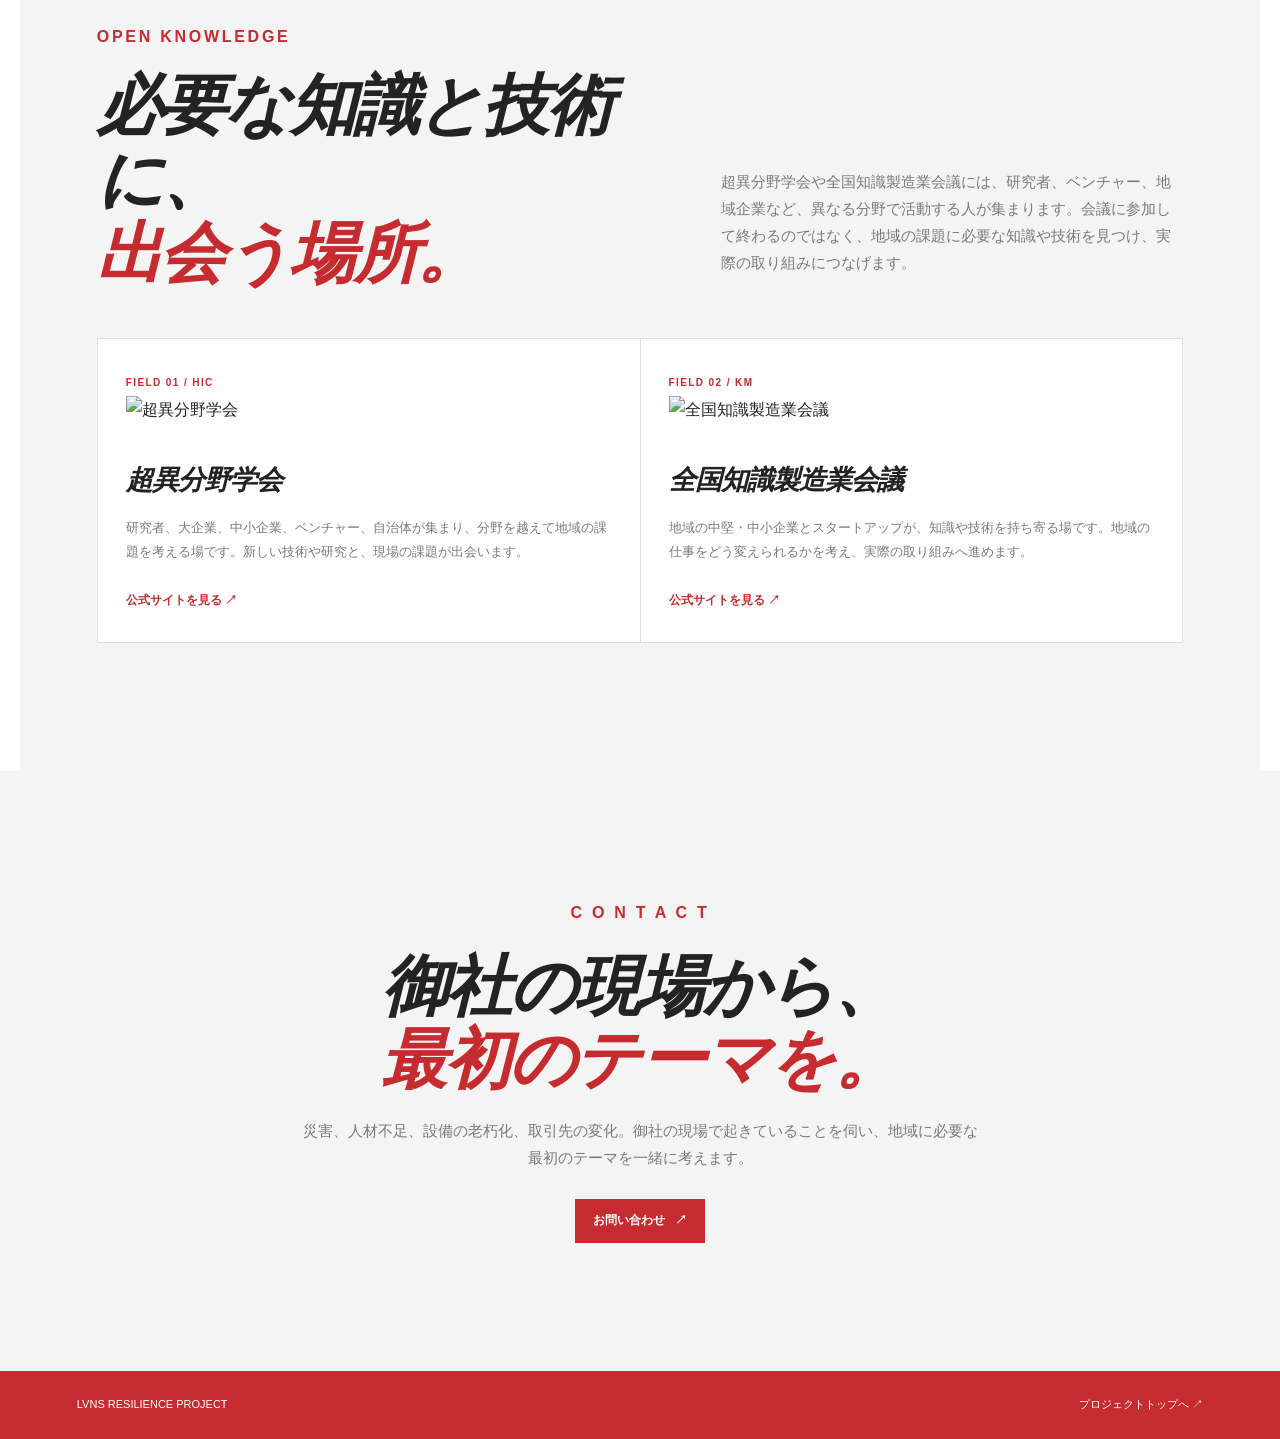
==== commit 42dc06c6: "Highlight L-VENTURES and add event logos" ====
--- a/index.html
+++ b/index.html
@@ -114,7 +114,7 @@
         </div>
         <div class="lventures-feature" data-reveal>
           <div><span class="lventures-kicker">TECHNOLOGY PLATFORM</span><h3>L-VENTURES</h3><p>L-VENTURESは、リバネスが2014年から見出してきた、独自性・新規性・成長性の高い100以上のベンチャー企業と、その技術につながるネットワークです。だからこそ、貴社の関心あるレジリエンステーマと技術を組み合わせ、約3か月で実証実験テーマ策定まで進められます。</p></div>
-          <a class="red-button lventures-button" href="https://techplanter.lne.st/l-ventures/" target="_blank" rel="noreferrer">L-VENTURESの技術を見る ↗</a>
+          <a class="red-button lventures-button" href="https://techplanter.lne.st/l-ventures/" target="_blank" rel="noreferrer">L-VENTURESとして認定された<br />100を超えるベンチャーの一覧を見る ↗</a>
         </div>
 
         <div class="lventures-gallery" data-reveal aria-label="L-VENTURESの技術ギャラリー">
@@ -147,8 +147,8 @@
           <p>超異分野学会や全国知識製造業会議には、研究者、ベンチャー、地域企業など、異なる分野で活動する人が集まります。会議に参加して終わるのではなく、地域の課題に必要な知識や技術を見つけ、実際の取り組みにつなげます。</p>
         </div>
         <div class="platform-grid-add">
-          <article class="platform-card-add" data-reveal><span>FIELD 01 / HIC</span><h3>超異分野学会</h3><p>研究者、大企業、中小企業、ベンチャー、自治体が集まり、分野を越えて地域の課題を考える場です。新しい技術や研究と、現場の課題が出会います。</p><a href="https://hic.lne.st/japan/" target="_blank" rel="noreferrer">公式サイトを見る ↗</a></article>
-          <article class="platform-card-add highlighted-platform-add" data-reveal><span>FIELD 02 / KM</span><h3>全国知識製造業会議</h3><p>地域の中堅・中小企業とスタートアップが、知識や技術を持ち寄る場です。地域の仕事をどう変えられるかを考え、実際の取り組みへ進めます。</p><a href="https://km.lne.st/" target="_blank" rel="noreferrer">公式サイトを見る ↗</a></article>
+          <article class="platform-card-add" data-reveal><span>FIELD 01 / HIC</span><img class="platform-logo-add" src="https://hic.lne.st/wp-content/themes/Newsmag-child-hic-2023/assets/image/common/logo_hic_04.svg?250905" alt="超異分野学会" /><h3>超異分野学会</h3><p>研究者、大企業、中小企業、ベンチャー、自治体が集まり、分野を越えて地域の課題を考える場です。新しい技術や研究と、現場の課題が出会います。</p><a href="https://hic.lne.st/japan/" target="_blank" rel="noreferrer">公式サイトを見る ↗</a></article>
+          <article class="platform-card-add" data-reveal><span>FIELD 02 / KM</span><img class="platform-logo-add" src="https://km.lne.st/wp-content/themes/knowledge/assets/image/common/logo_knowledge_02.png" alt="全国知識製造業会議" /><h3>全国知識製造業会議</h3><p>地域の中堅・中小企業とスタートアップが、知識や技術を持ち寄る場です。地域の仕事をどう変えられるかを考え、実際の取り組みへ進めます。</p><a href="https://km.lne.st/" target="_blank" rel="noreferrer">公式サイトを見る ↗</a></article>
         </div>
       </section>
 
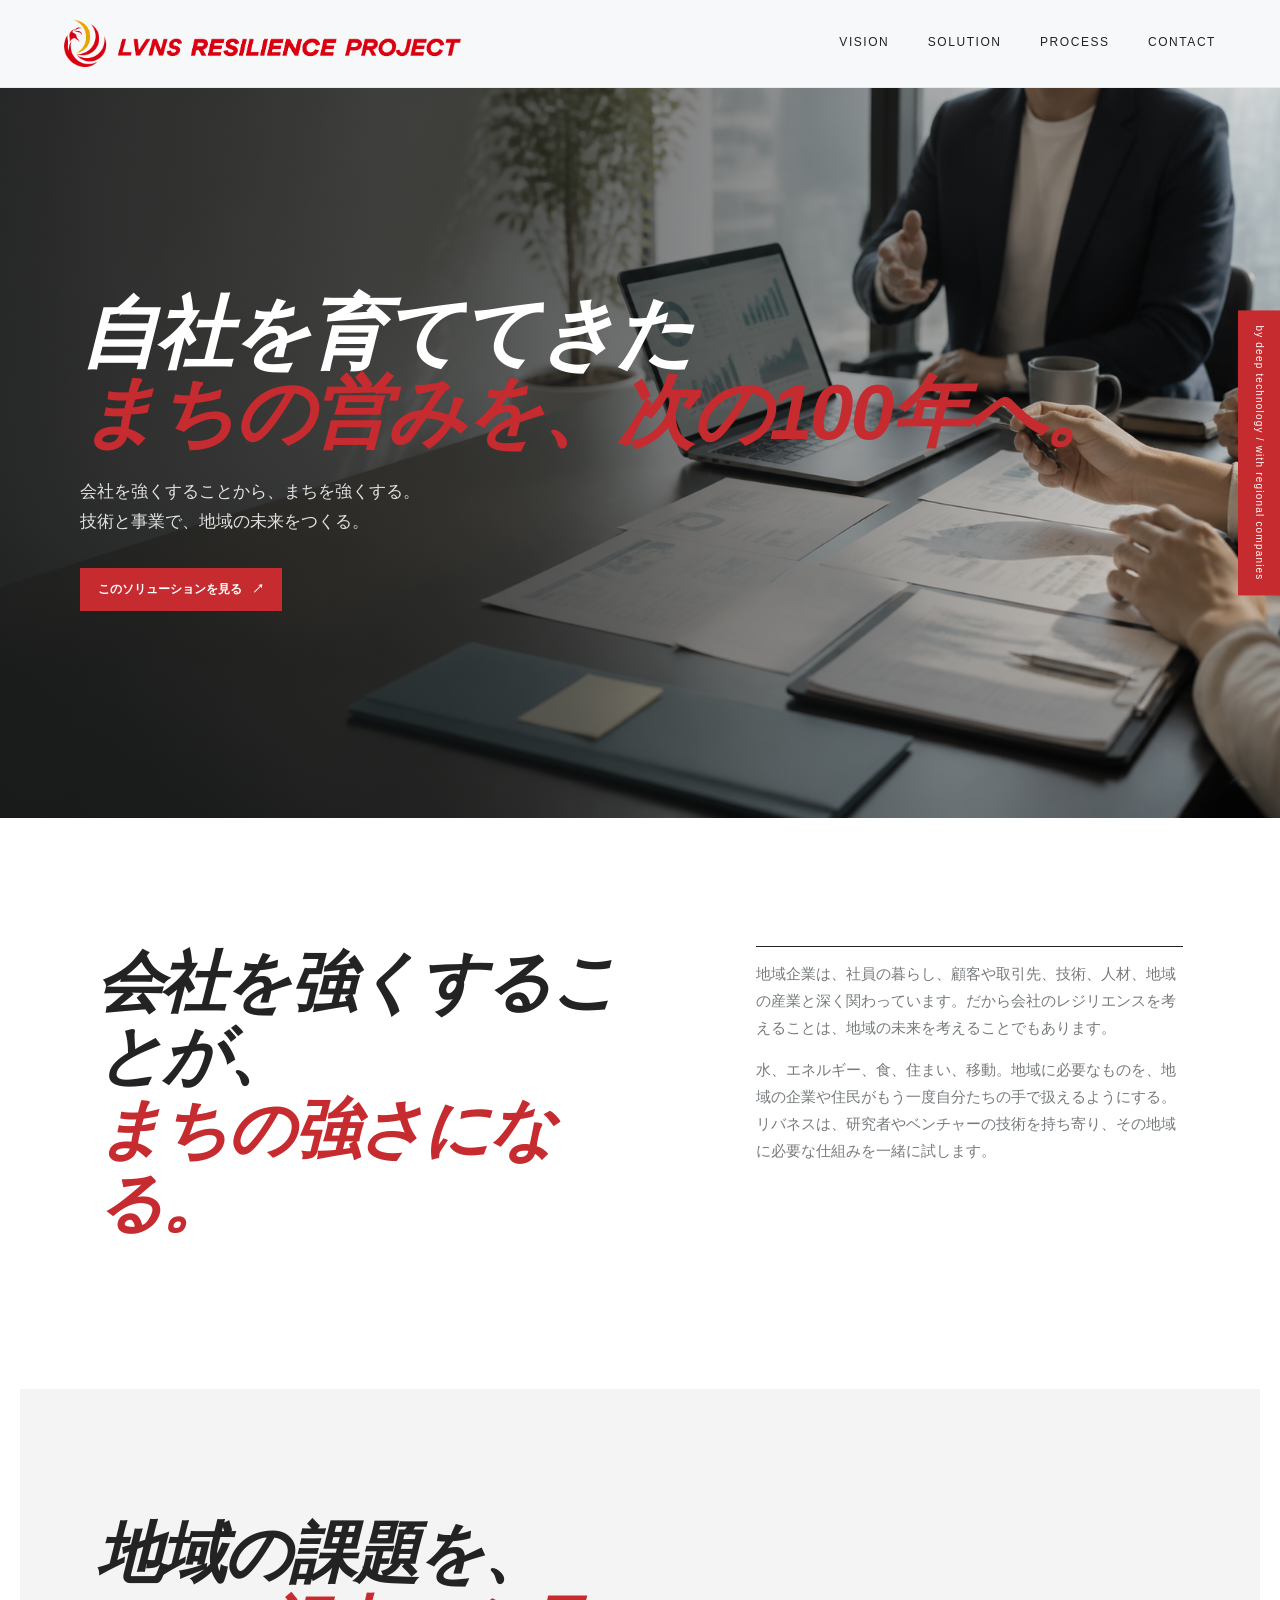
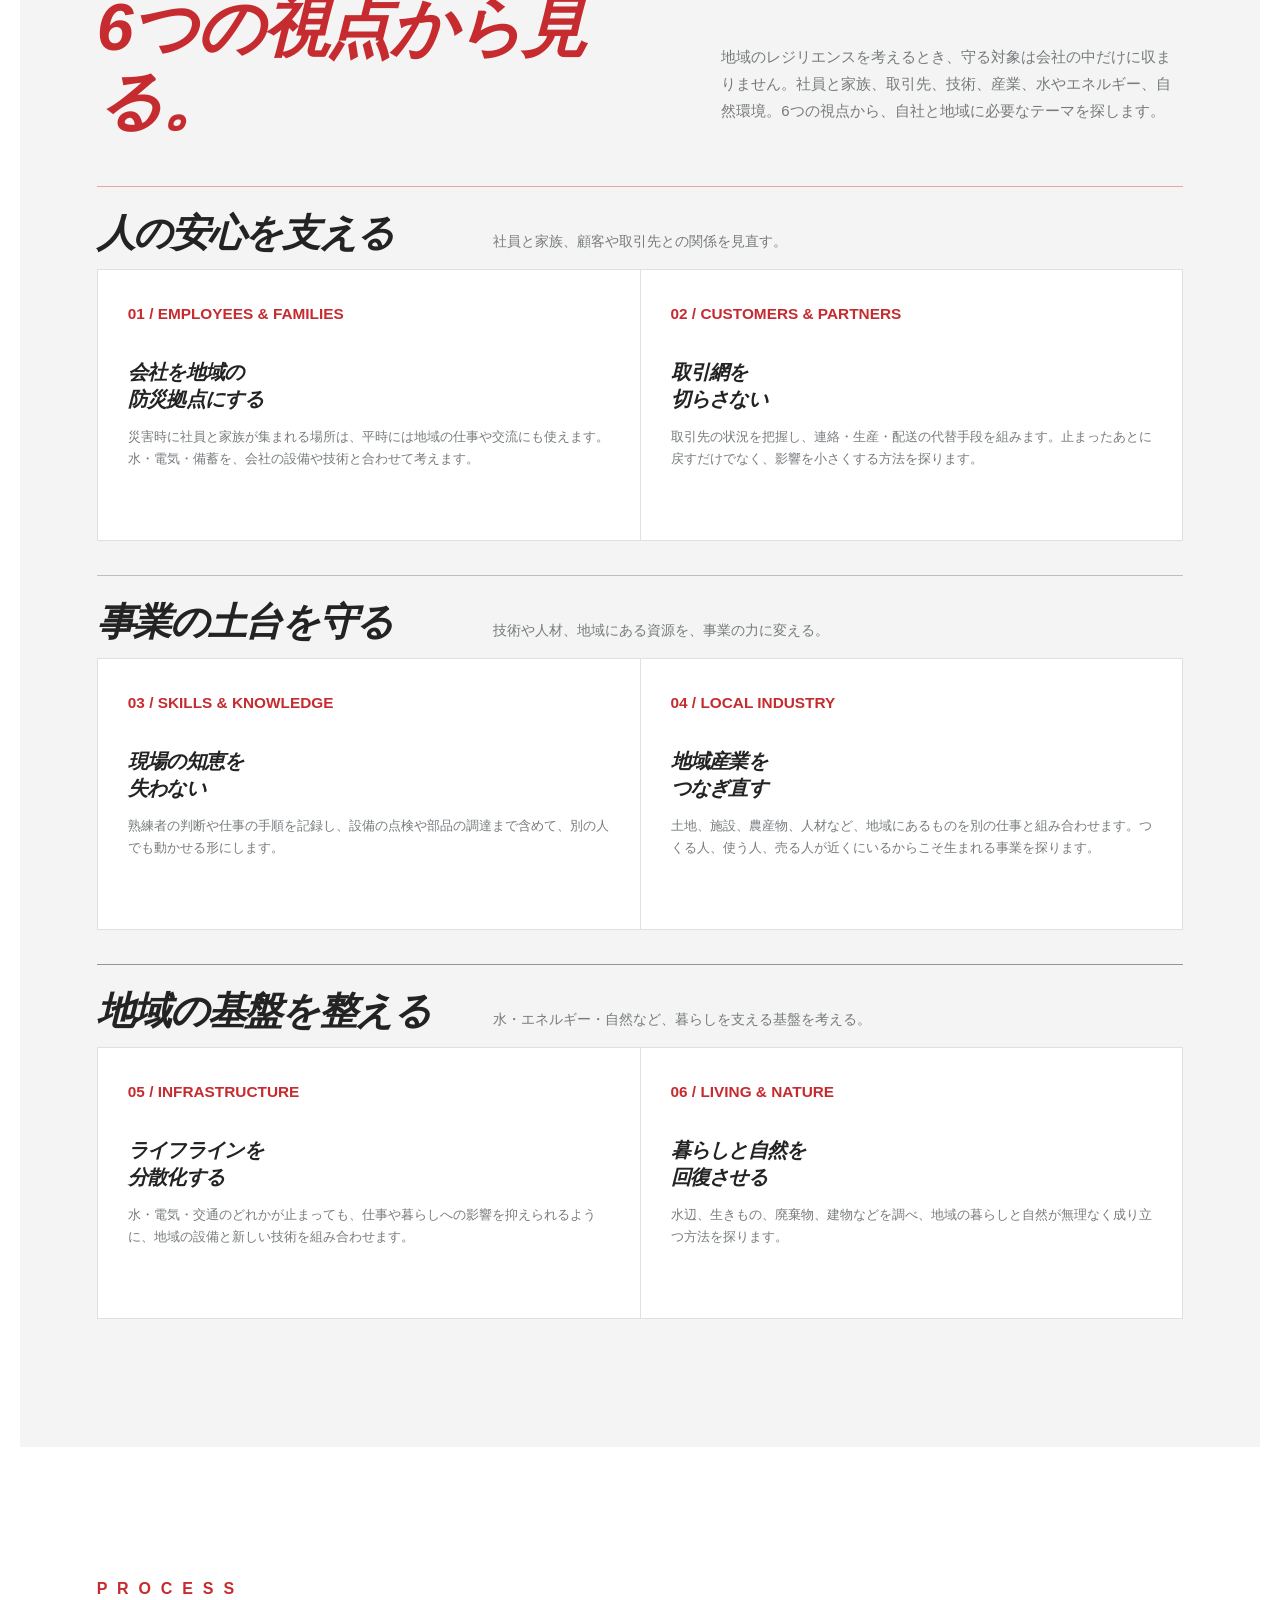
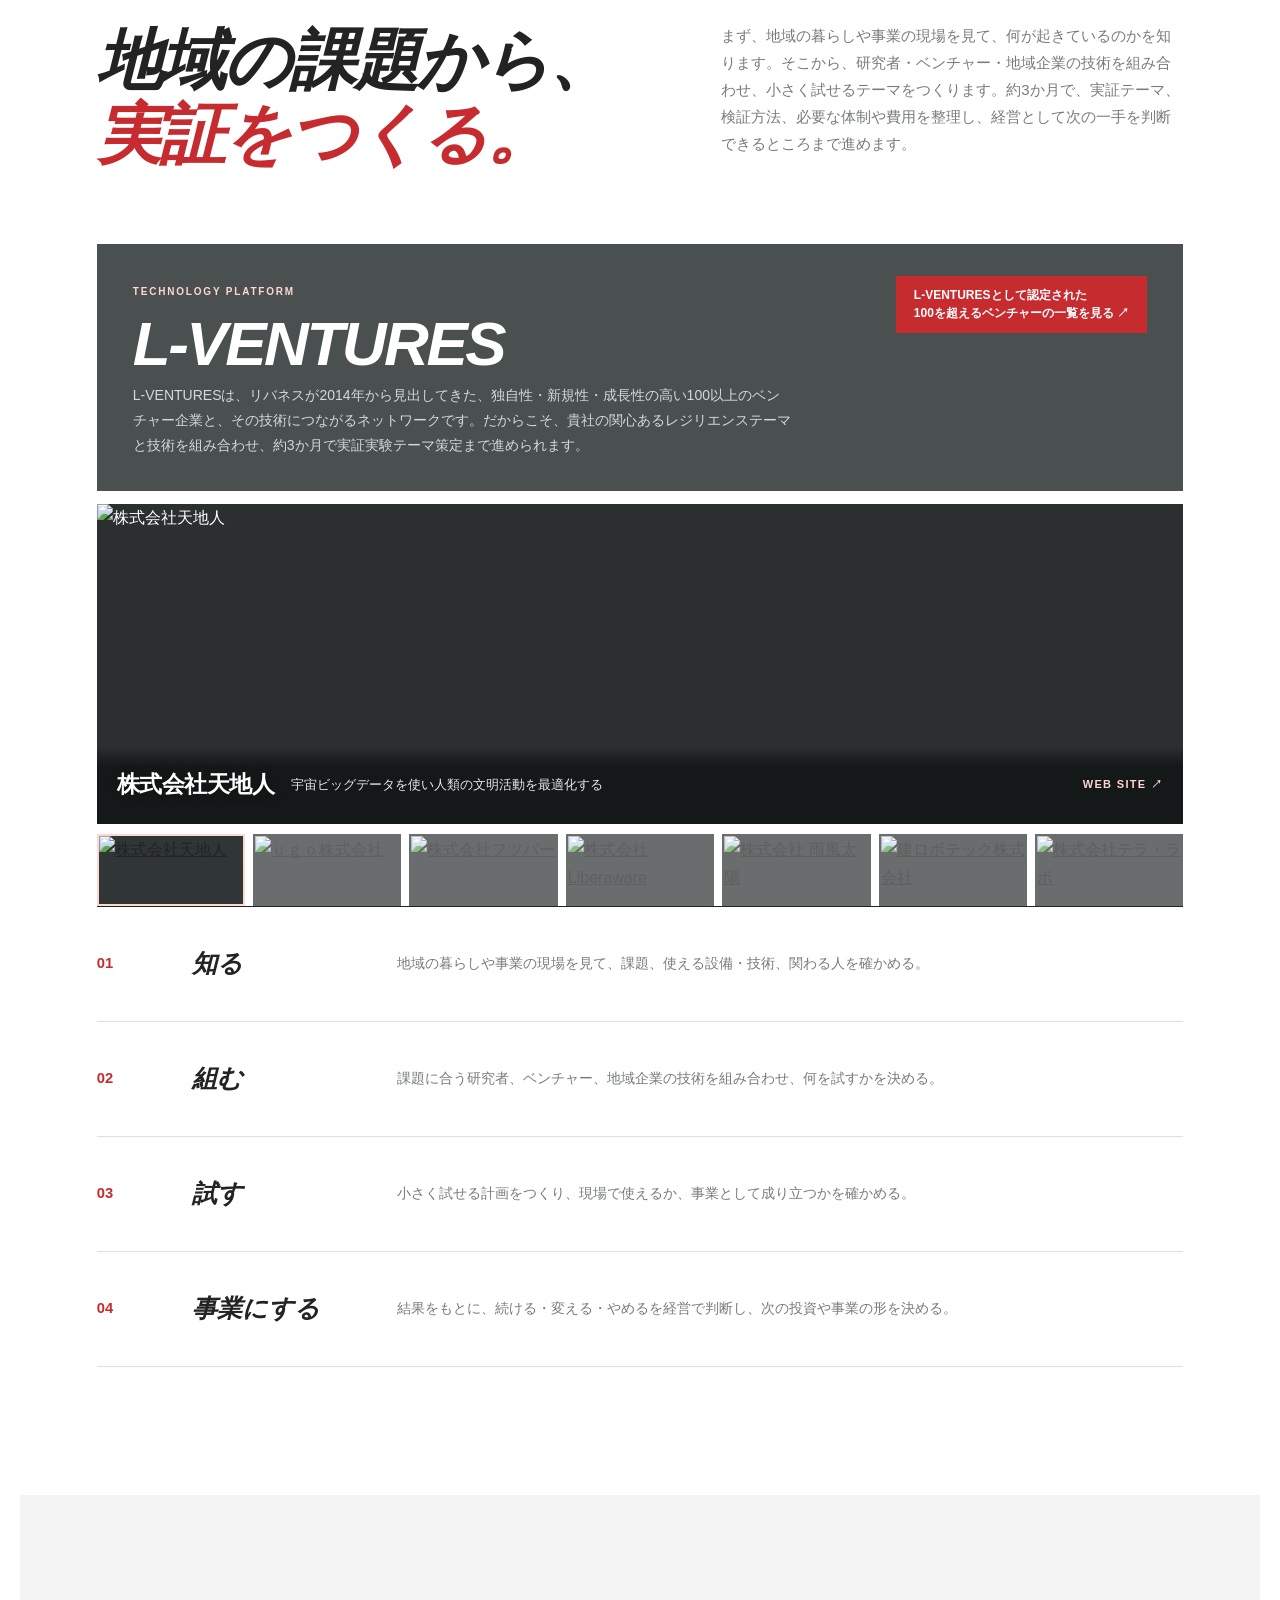
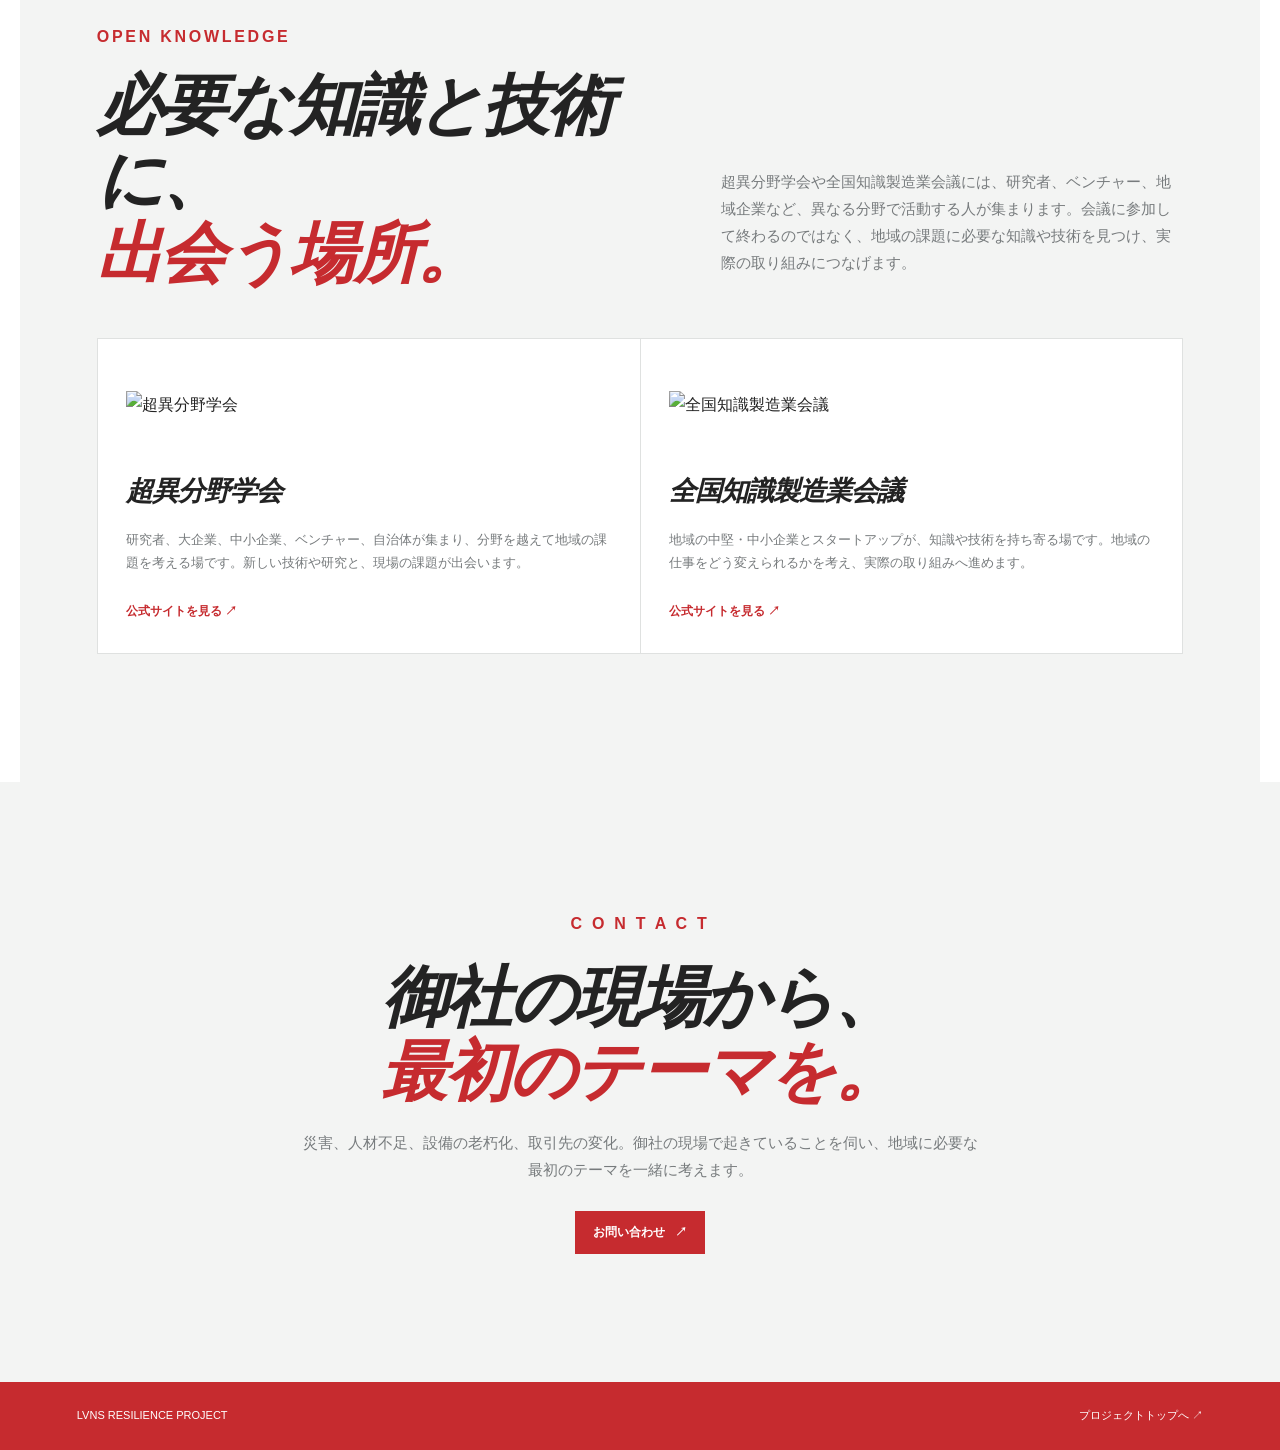
==== commit 461d1897: "Remove redundant section labels" ====
--- a/index.html
+++ b/index.html
@@ -25,7 +25,7 @@
         <img src="./assets/hero.png" alt="地域企業と外部の知を組み合わせて事業を考える会議" />
         <div class="hero-overlay" aria-hidden="true"></div>
         <div class="hero-copy" data-reveal>
-          <p class="section-label">BUSINESS SOLUTION / REGIONAL CORE COMPANY</p>
+          
           <h1 id="hero-title">自社を育ててきた<br /><em><span>まちの営みを、</span><span>次の100年へ。</span></em></h1>
           <p>会社を強くすることから、まちを強くする。<br />技術と事業で、地域の未来をつくる。</p>
           <a class="red-button" href="#solution">このソリューションを見る <span aria-hidden="true">↗</span></a>
@@ -147,8 +147,8 @@
           <p>超異分野学会や全国知識製造業会議には、研究者、ベンチャー、地域企業など、異なる分野で活動する人が集まります。会議に参加して終わるのではなく、地域の課題に必要な知識や技術を見つけ、実際の取り組みにつなげます。</p>
         </div>
         <div class="platform-grid-add">
-          <article class="platform-card-add" data-reveal><span>FIELD 01 / HIC</span><img class="platform-logo-add" src="https://hic.lne.st/wp-content/themes/Newsmag-child-hic-2023/assets/image/common/logo_hic_04.svg?250905" alt="超異分野学会" /><h3>超異分野学会</h3><p>研究者、大企業、中小企業、ベンチャー、自治体が集まり、分野を越えて地域の課題を考える場です。新しい技術や研究と、現場の課題が出会います。</p><a href="https://hic.lne.st/japan/" target="_blank" rel="noreferrer">公式サイトを見る ↗</a></article>
-          <article class="platform-card-add" data-reveal><span>FIELD 02 / KM</span><img class="platform-logo-add" src="https://km.lne.st/wp-content/themes/knowledge/assets/image/common/logo_knowledge_02.png" alt="全国知識製造業会議" /><h3>全国知識製造業会議</h3><p>地域の中堅・中小企業とスタートアップが、知識や技術を持ち寄る場です。地域の仕事をどう変えられるかを考え、実際の取り組みへ進めます。</p><a href="https://km.lne.st/" target="_blank" rel="noreferrer">公式サイトを見る ↗</a></article>
+          <article class="platform-card-add" data-reveal><img class="platform-logo-add" src="https://hic.lne.st/wp-content/themes/Newsmag-child-hic-2023/assets/image/common/logo_hic_04.svg?250905" alt="超異分野学会" /><h3>超異分野学会</h3><p>研究者、大企業、中小企業、ベンチャー、自治体が集まり、分野を越えて地域の課題を考える場です。新しい技術や研究と、現場の課題が出会います。</p><a href="https://hic.lne.st/japan/" target="_blank" rel="noreferrer">公式サイトを見る ↗</a></article>
+          <article class="platform-card-add" data-reveal><img class="platform-logo-add" src="https://km.lne.st/wp-content/themes/knowledge/assets/image/common/logo_knowledge_02.png" alt="全国知識製造業会議" /><h3>全国知識製造業会議</h3><p>地域の中堅・中小企業とスタートアップが、知識や技術を持ち寄る場です。地域の仕事をどう変えられるかを考え、実際の取り組みへ進めます。</p><a href="https://km.lne.st/" target="_blank" rel="noreferrer">公式サイトを見る ↗</a></article>
         </div>
       </section>
 
--- a/resilience-fixed-page.css
+++ b/resilience-fixed-page.css
@@ -63,7 +63,7 @@
 .lventures-kicker { color: #ffd7d2; font-size: 10px; font-weight: 800; letter-spacing: .18em; }
 .lventures-feature h3 { margin: 8px 0 8px; color: var(--white); font-size: clamp(34px, 5vw, 62px); font-style: italic; letter-spacing: -.04em; line-height: 1; }
 .lventures-feature p { max-width: 660px; margin: 0; color: rgba(255,255,255,.78); font-size: 14px; }
-.lventures-button { flex: 0 0 auto; white-space: nowrap; }
+ .lventures-button { flex: 0 0 auto; max-width: 340px; white-space: normal; line-height: 1.45; text-align: left; }
 .package-groups { display: grid; gap: 34px; }
 .package-layer { padding-top: 24px; border-top: 1px solid var(--ink); }
 .package-layer-heading { display: grid; grid-template-columns: minmax(190px, .7fr) 1.3fr; align-items: baseline; gap: 24px; margin-bottom: 14px; }
@@ -167,7 +167,7 @@
 
 .platform-section-add { background: var(--paper); }
 .platform-grid-add { display: grid; grid-template-columns: repeat(2, minmax(0, 1fr)); gap: 1px; background: var(--line); border: 1px solid var(--line); }
-.platform-card-add { min-height: 255px; padding: 28px; background: var(--white); }
+ .platform-card-add { min-height: 255px; padding: 28px; background: var(--white); color: var(--ink); }
 .platform-card-add.highlighted-platform-add { background: var(--red); color: var(--white); }
 .platform-card-add > span { color: var(--red); font-size: 10px; font-weight: 800; letter-spacing: 0.14em; }
 .highlighted-platform-add > span { color: #ffd7d2; }
@@ -279,3 +279,7 @@
 @media (prefers-reduced-motion: reduce) {
   .lventures-gallery-main-image { transition: none; }
 }
+
+.platform-logo-add { display: block; width: auto; height: 54px; max-width: 230px; margin: 24px 0 4px; object-fit: contain; object-position: left center; }
+.platform-card-add h3 { margin-top: 22px; }
+@media (max-width: 580px) { .lventures-button { max-width: none; text-align: center; } .platform-logo-add { height: 48px; } }
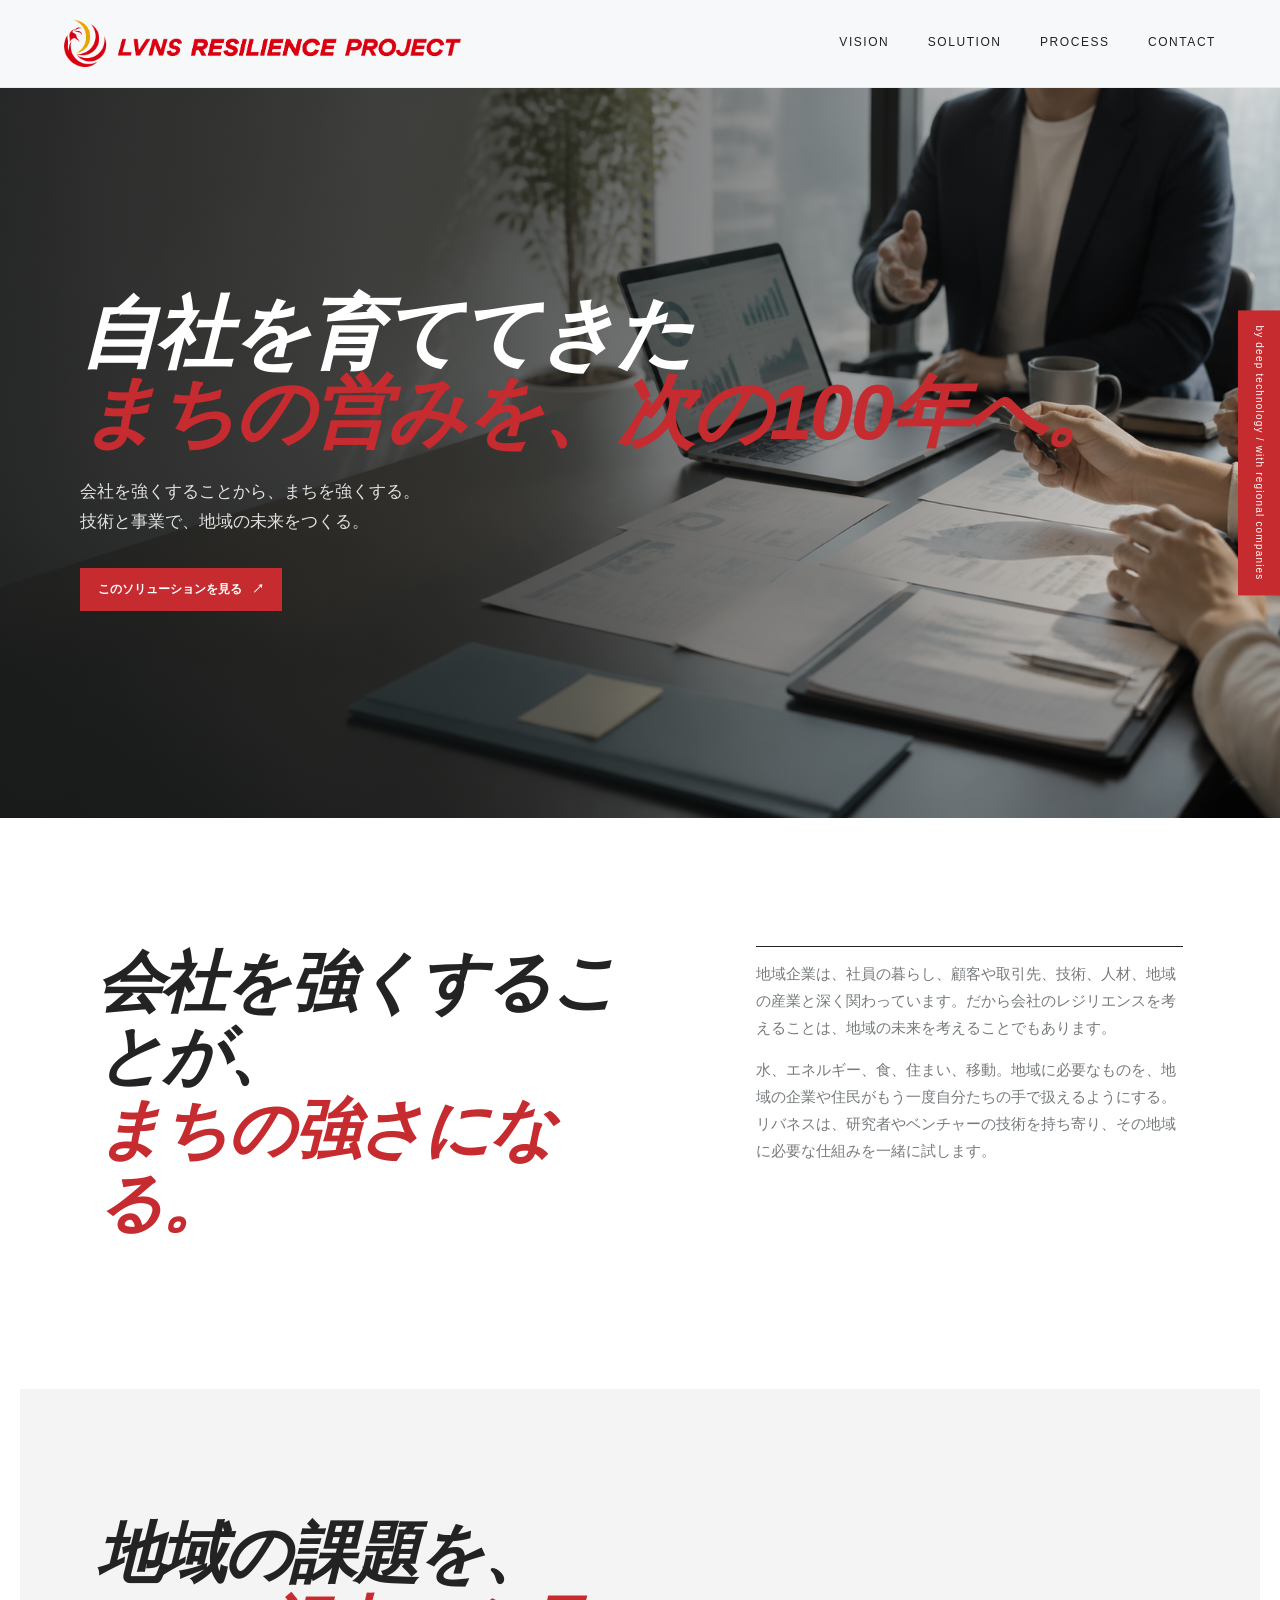
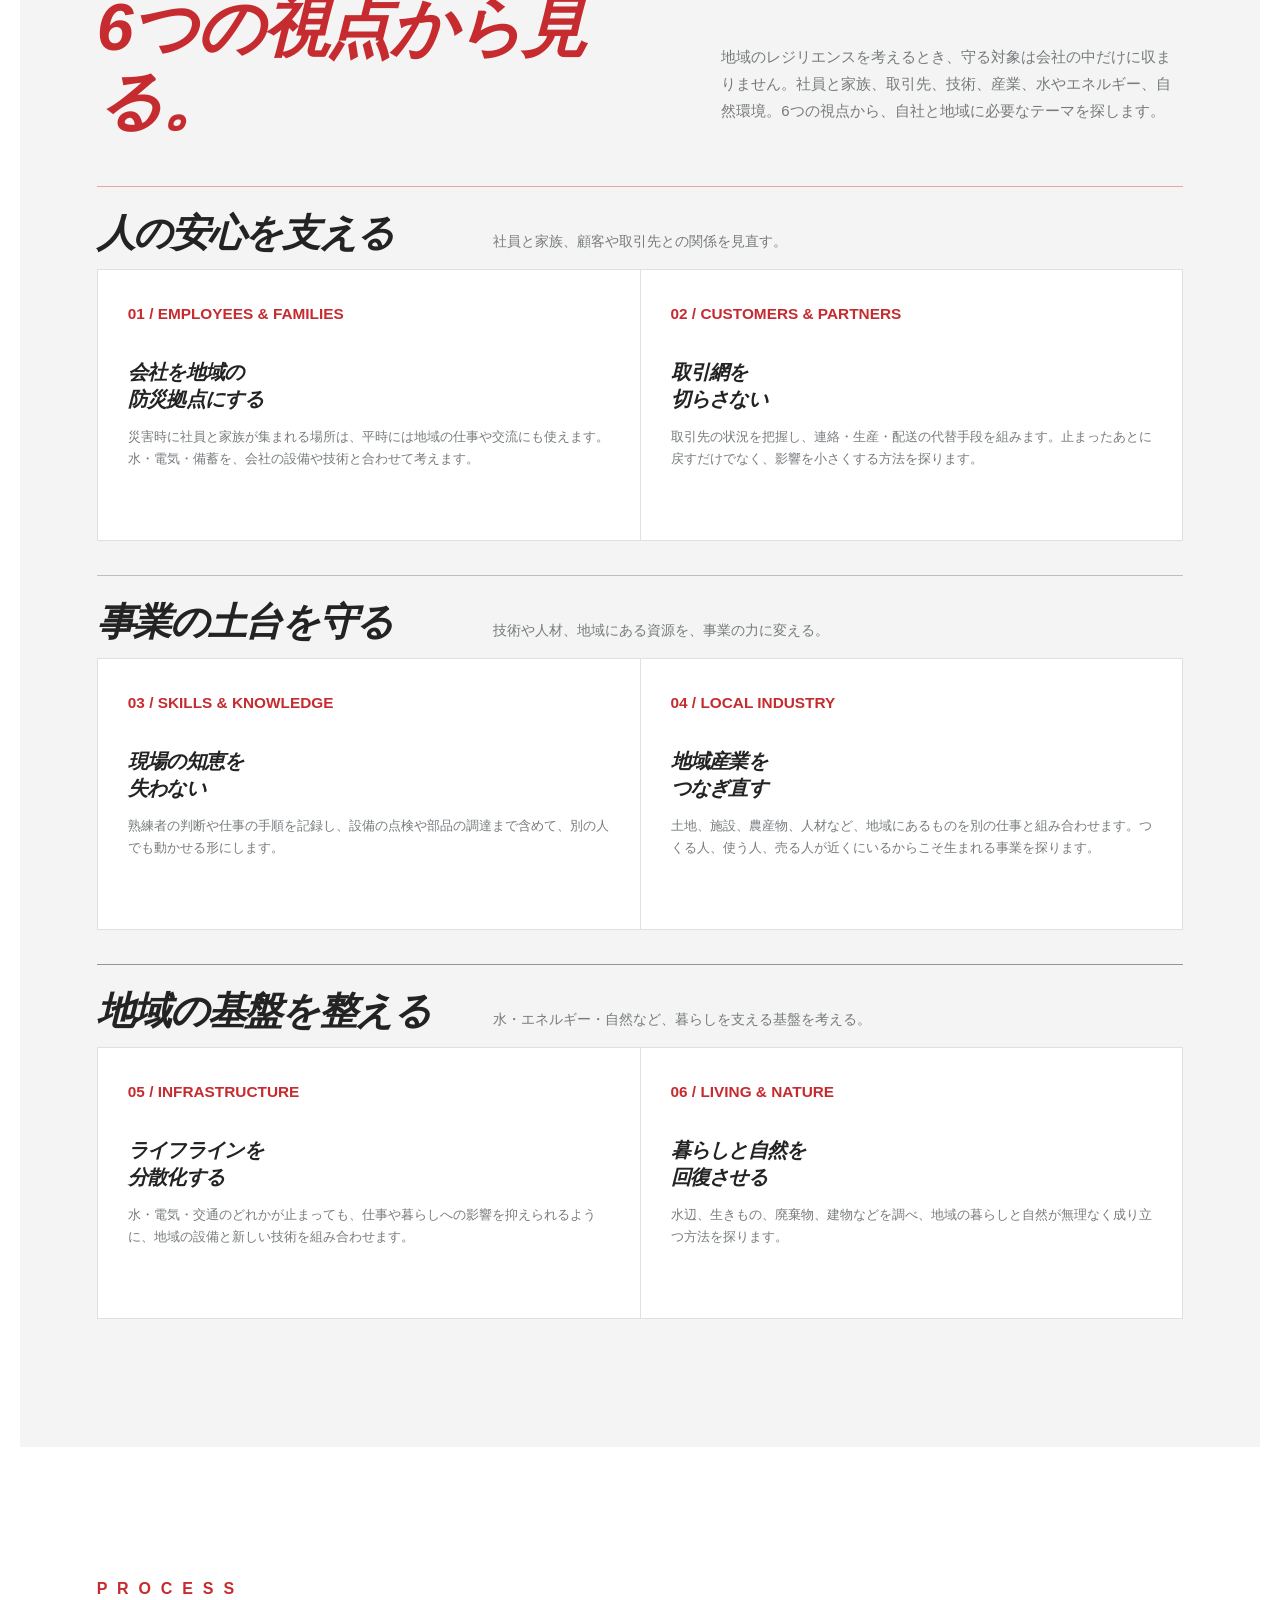
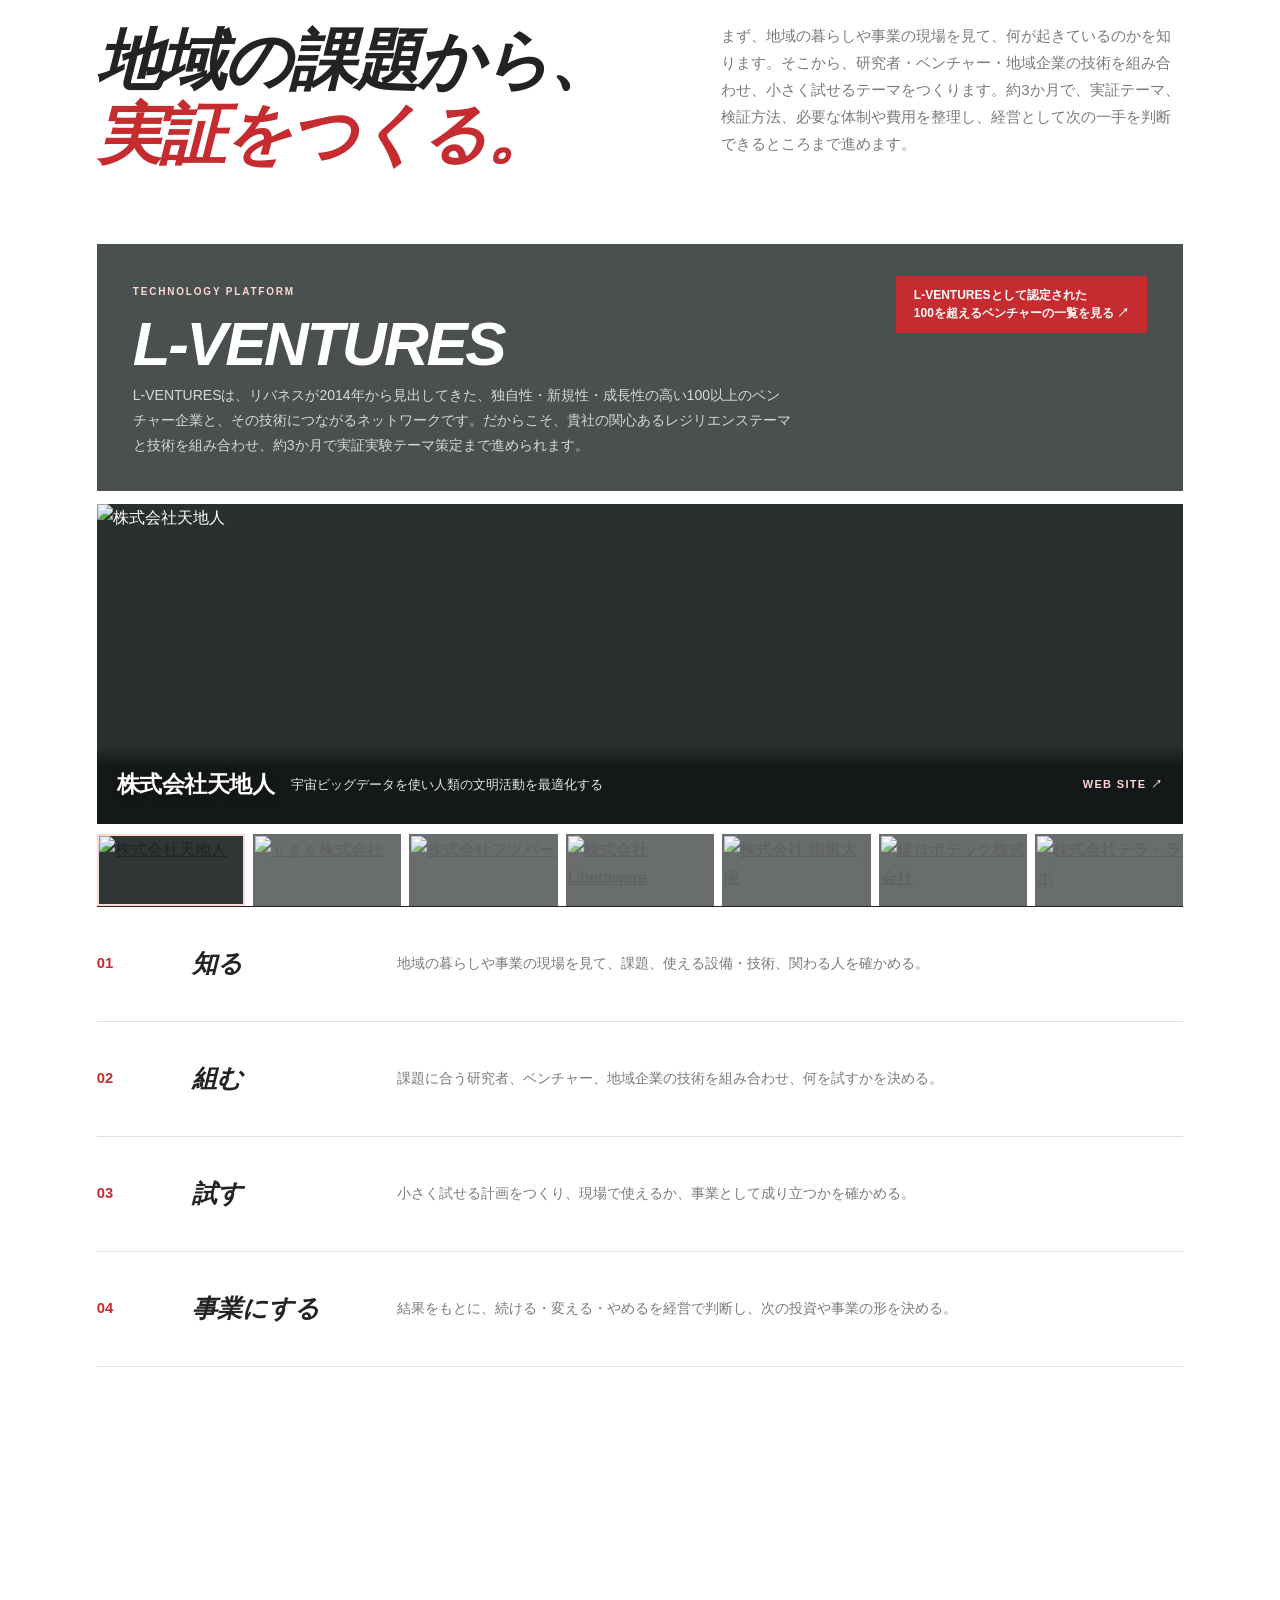
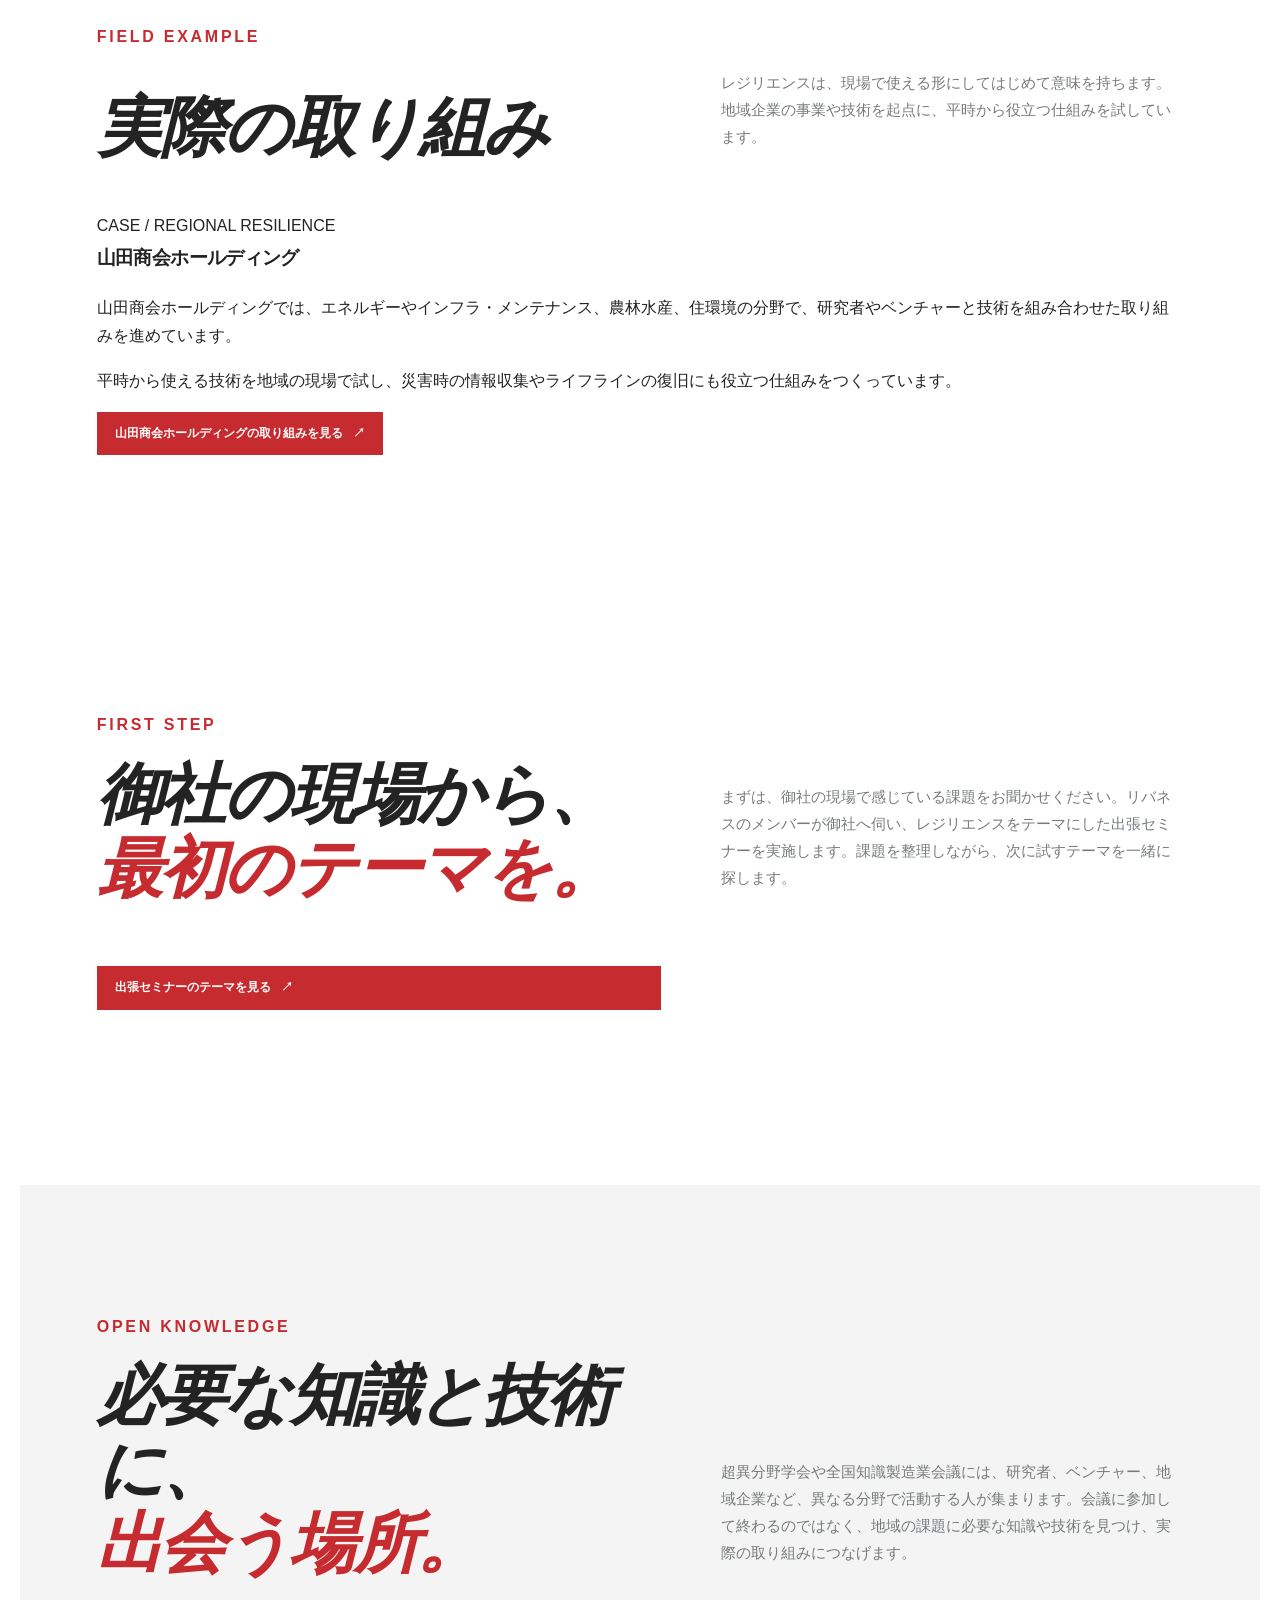
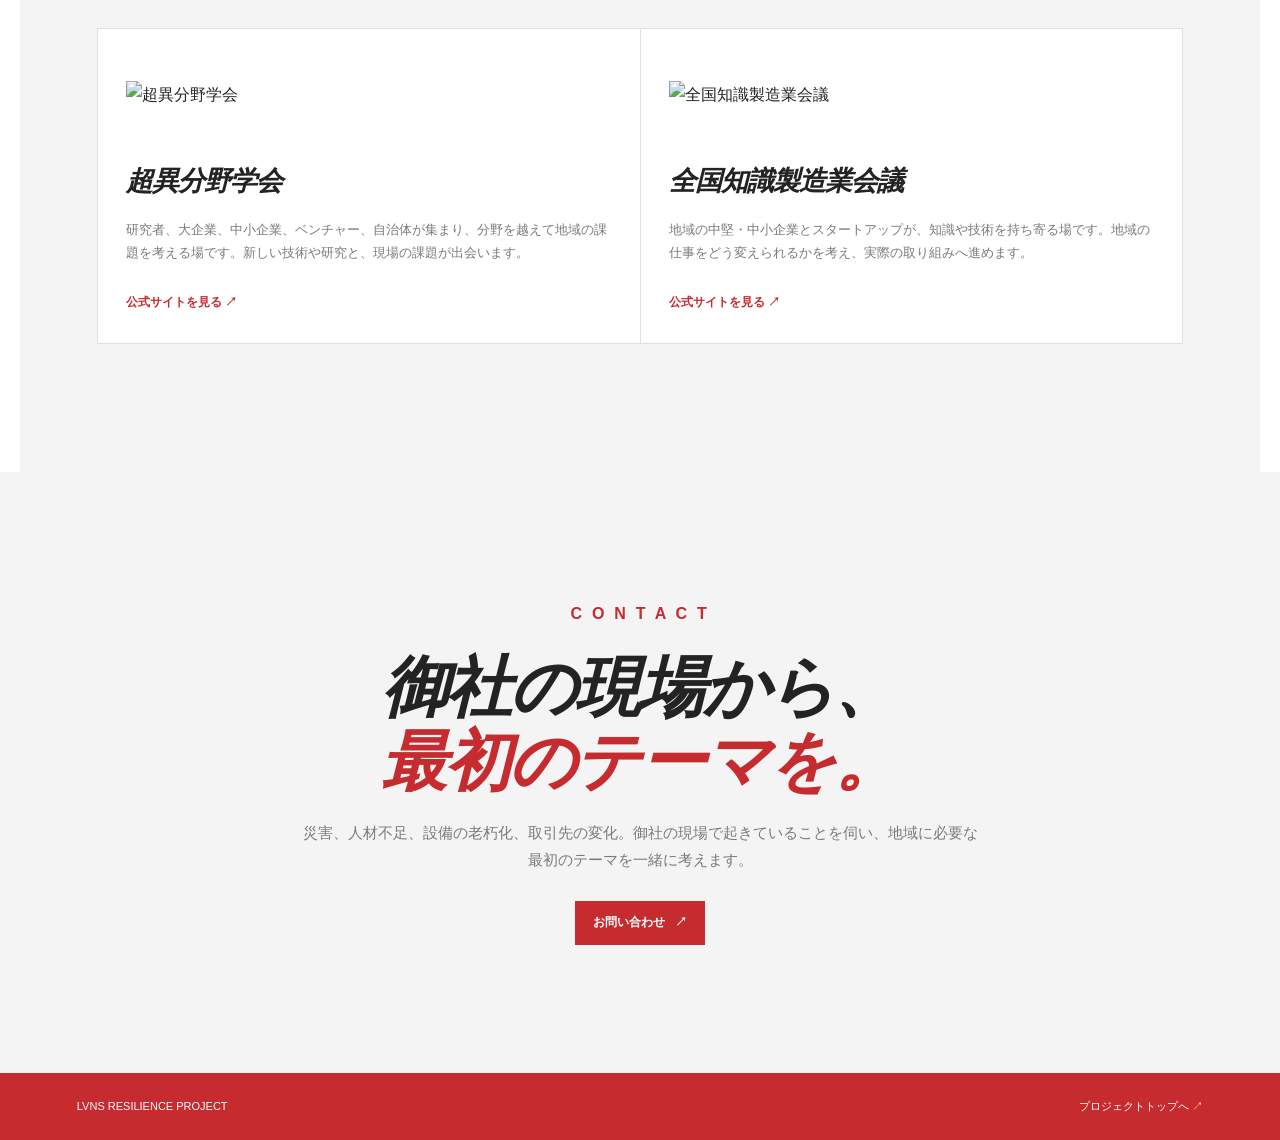
==== commit a88aa7a0: "Add Yamada case and first step section" ====
--- a/index.html
+++ b/index.html
@@ -140,6 +140,33 @@
         </div>
       </section>
 
+
+      <section class="fixed-section field-example-section" aria-labelledby="field-example-title">
+        <div class="section-label">FIELD EXAMPLE</div>
+        <div class="section-intro">
+          <h2 id="field-example-title">実際の取り組み</h2>
+          <p>レジリエンスは、現場で使える形にしてはじめて意味を持ちます。地域企業の事業や技術を起点に、平時から役立つ仕組みを試しています。</p>
+        </div>
+        <article class="field-example-card" data-reveal>
+          <div>
+            <span class="field-example-kicker">CASE / REGIONAL RESILIENCE</span>
+            <h3>山田商会ホールディング</h3>
+            <p>山田商会ホールディングでは、エネルギーやインフラ・メンテナンス、農林水産、住環境の分野で、研究者やベンチャーと技術を組み合わせた取り組みを進めています。</p>
+            <p>平時から使える技術を地域の現場で試し、災害時の情報収集やライフラインの復旧にも役立つ仕組みをつくっています。</p>
+          </div>
+          <a class="red-button" href="https://www.yamada-hd.co.jp" target="_blank" rel="noreferrer">山田商会ホールディングの取り組みを見る <span aria-hidden="true">↗</span></a>
+        </article>
+      </section>
+
+      <section class="fixed-section first-step-section" aria-labelledby="first-step-title">
+        <div class="section-label">FIRST STEP</div>
+        <div class="section-intro">
+          <h2 id="first-step-title">御社の現場から、<br /><em>最初のテーマを。</em></h2>
+          <p>まずは、御社の現場で感じている課題をお聞かせください。リバネスのメンバーが御社へ伺い、レジリエンスをテーマにした出張セミナーを実施します。課題を整理しながら、次に試すテーマを一緒に探します。</p>
+          <a class="red-button" href="./seminar.html">出張セミナーのテーマを見る <span aria-hidden="true">↗</span></a>
+        </div>
+      </section>
+
       <section class="fixed-section platform-section-add" aria-labelledby="platform-title-add">
         <div class="section-label">OPEN KNOWLEDGE</div>
         <div class="section-intro">
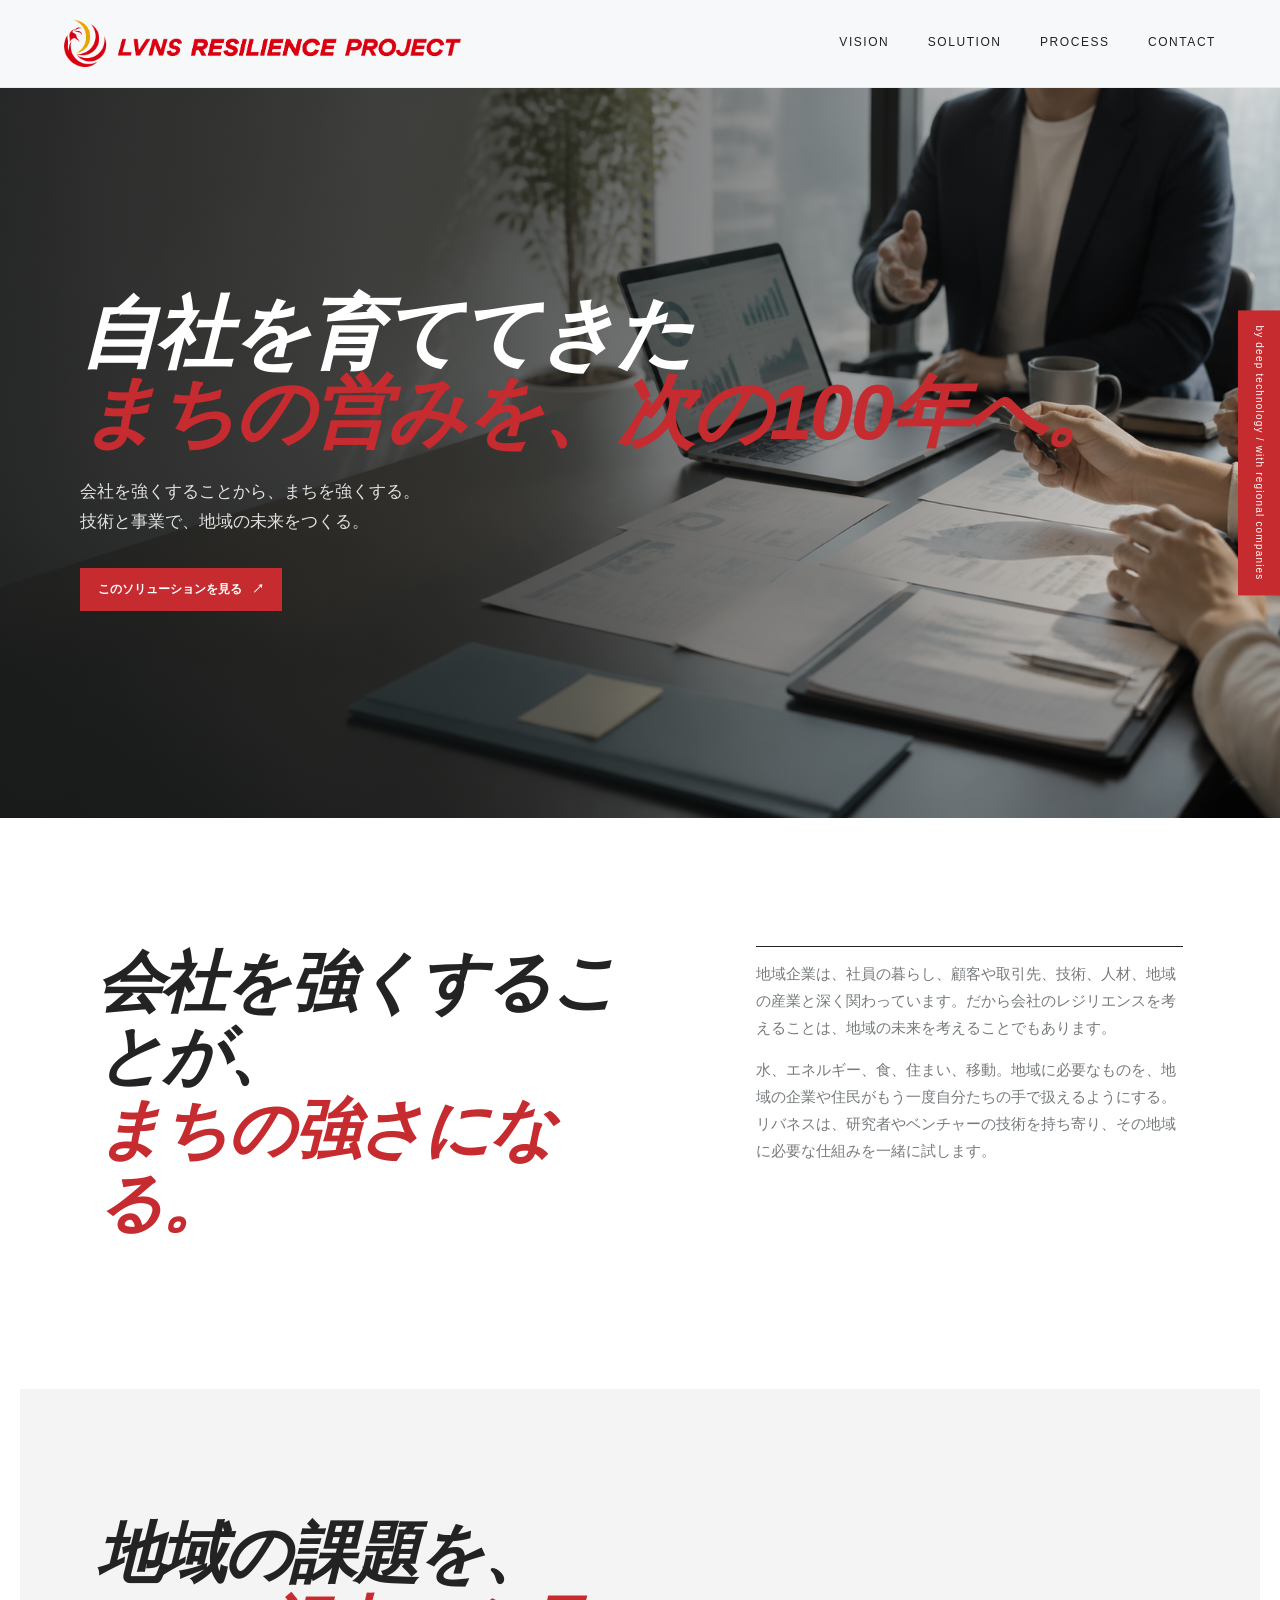
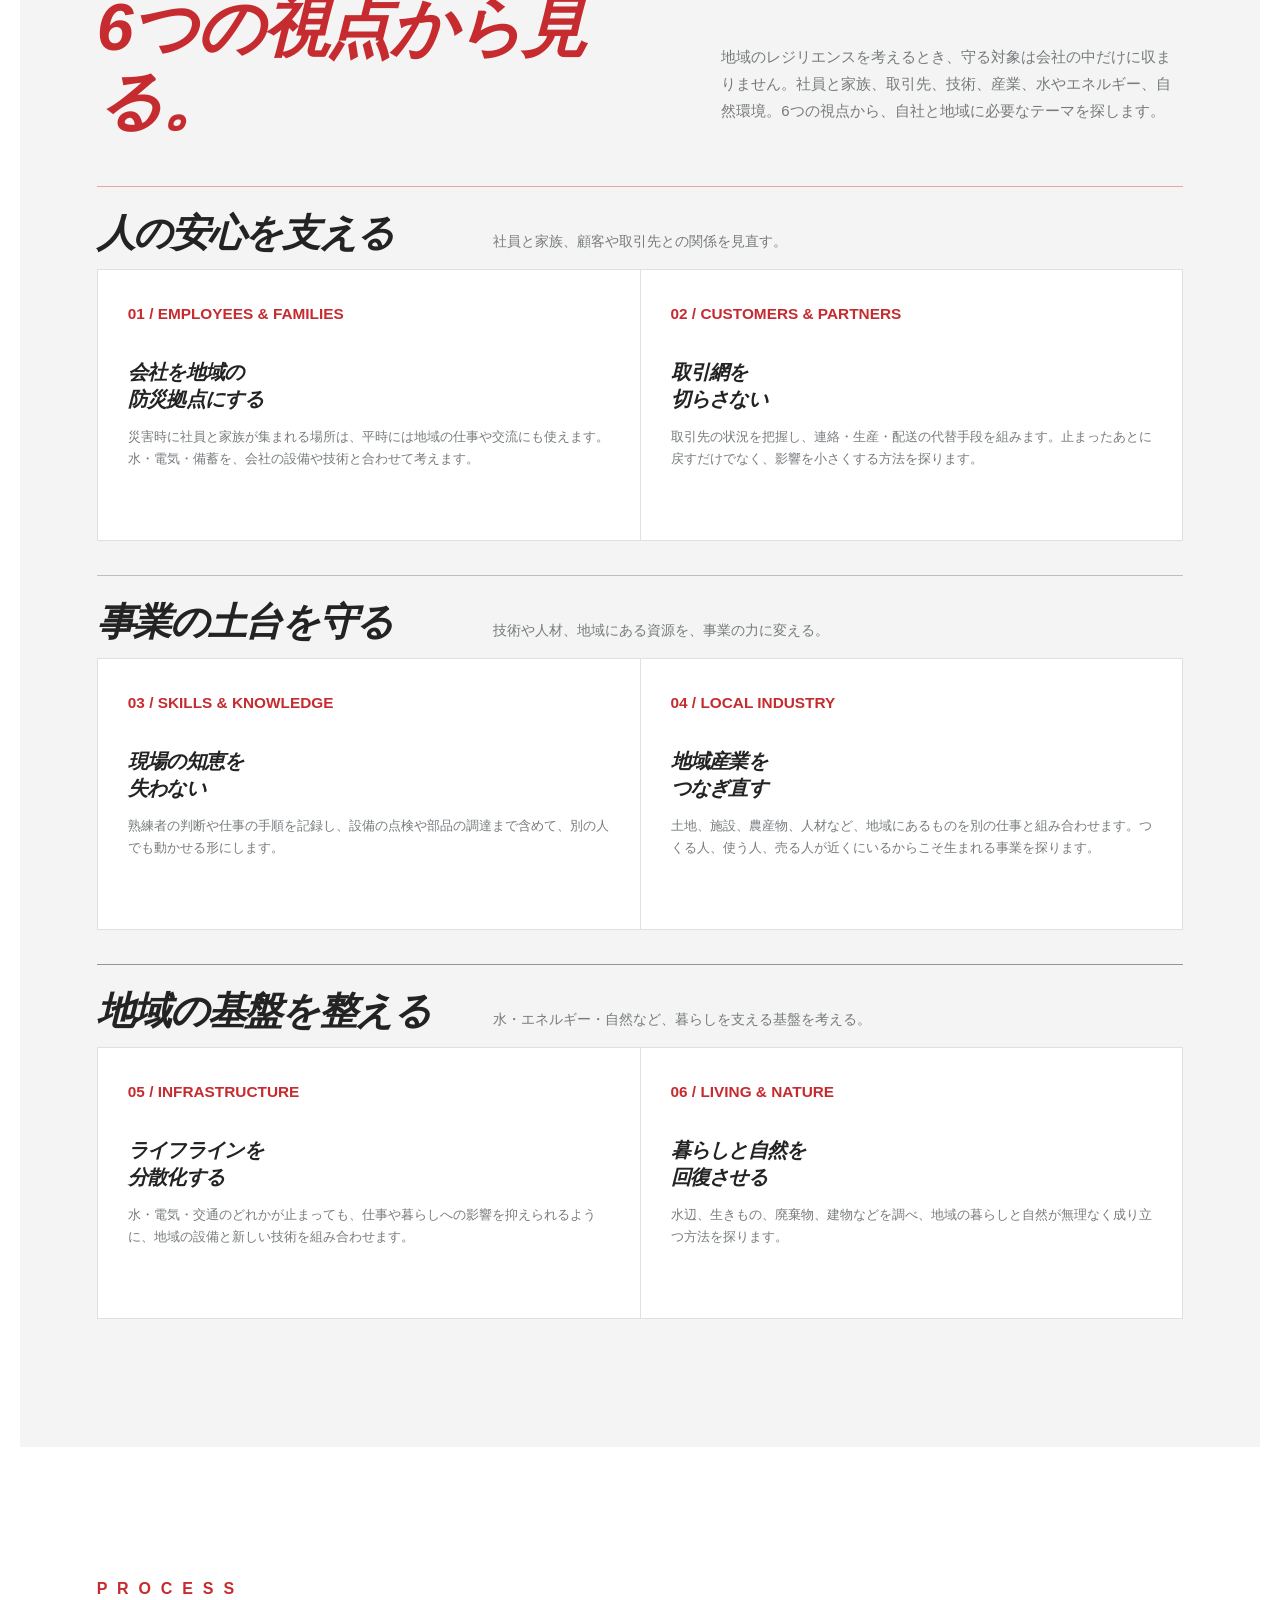
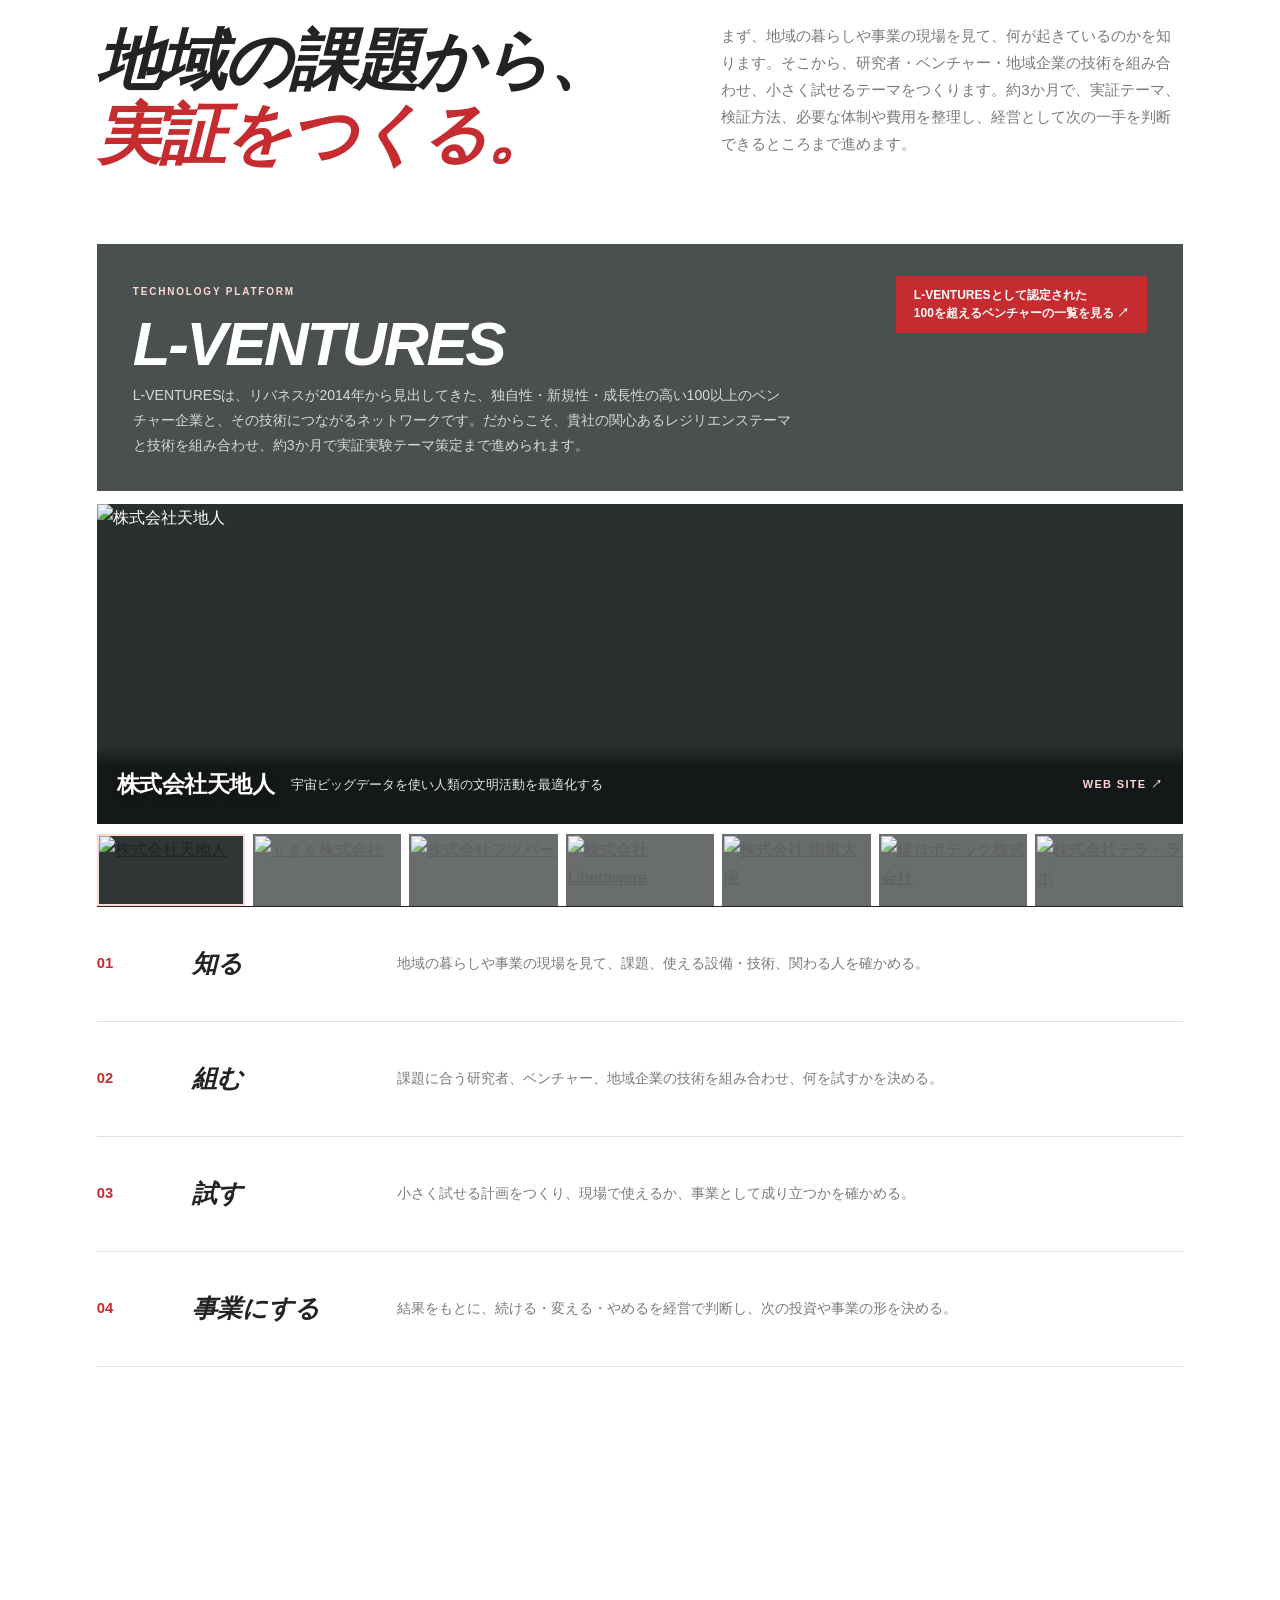
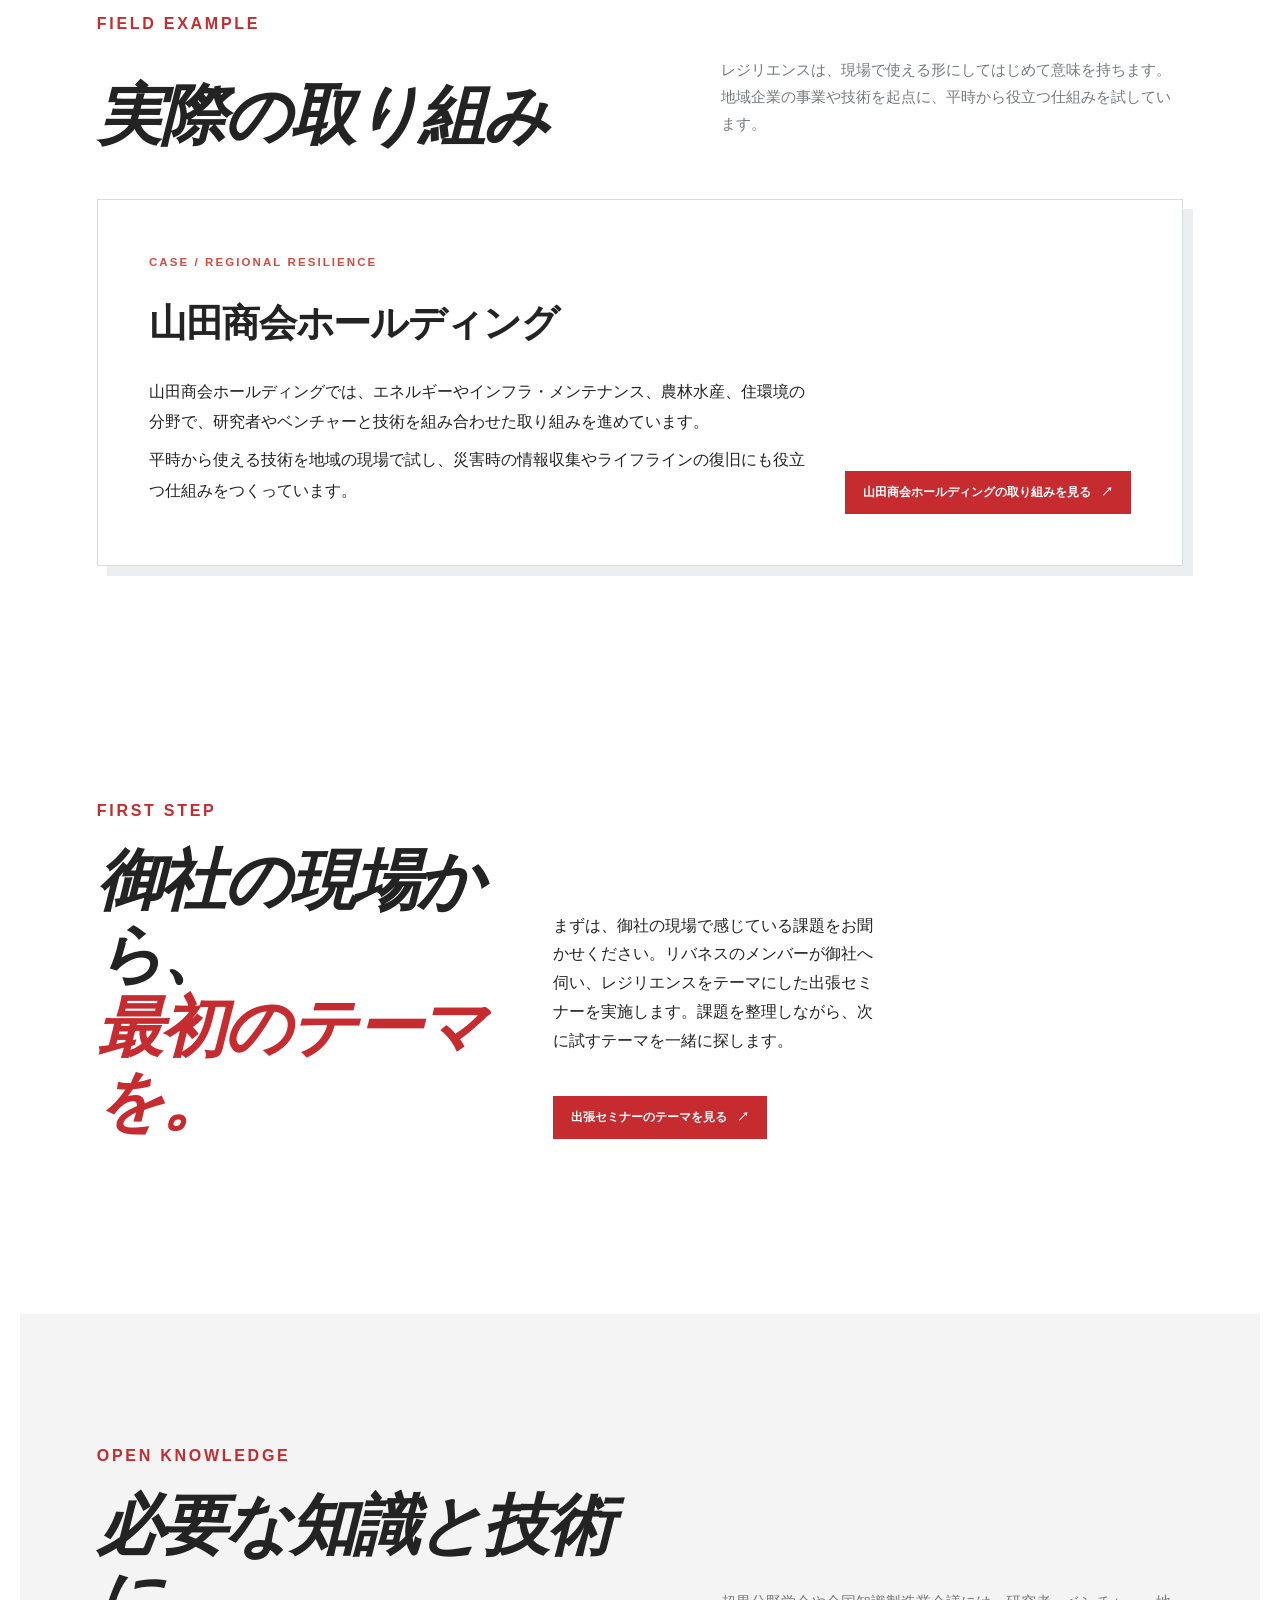
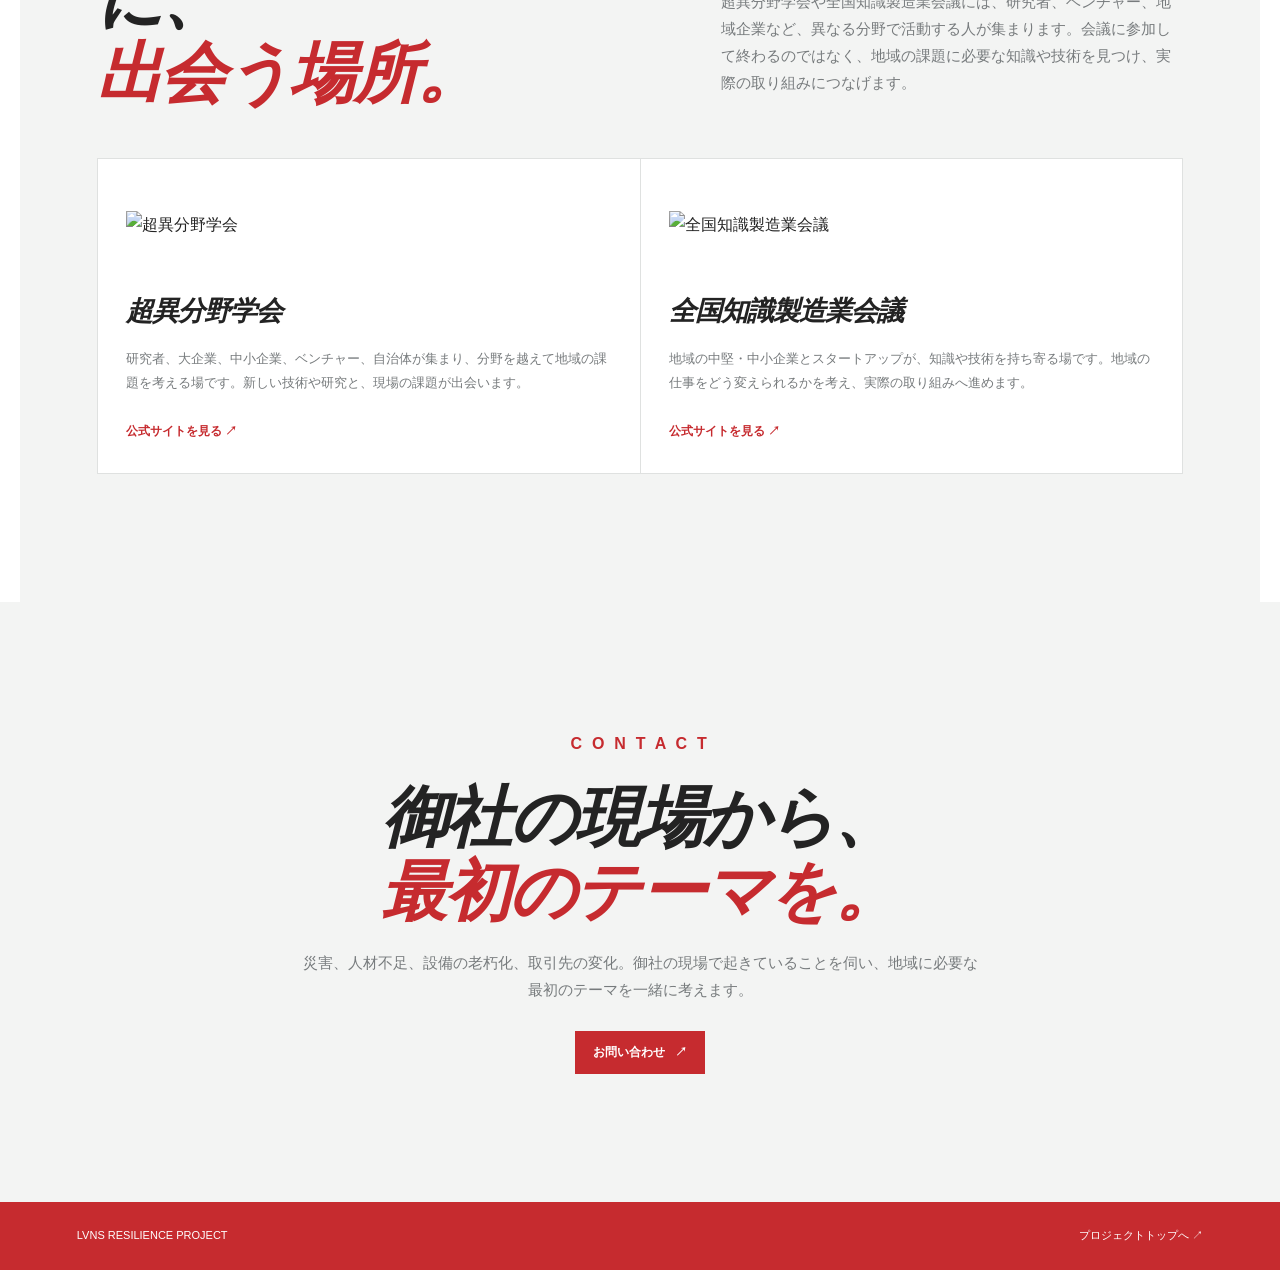
==== commit 5a9641b9: "Fix first step section spacing" ====
--- a/index.html
+++ b/index.html
@@ -162,8 +162,8 @@
         <div class="section-label">FIRST STEP</div>
         <div class="section-intro">
           <h2 id="first-step-title">御社の現場から、<br /><em>最初のテーマを。</em></h2>
-          <p>まずは、御社の現場で感じている課題をお聞かせください。リバネスのメンバーが御社へ伺い、レジリエンスをテーマにした出張セミナーを実施します。課題を整理しながら、次に試すテーマを一緒に探します。</p>
-          <a class="red-button" href="./seminar.html">出張セミナーのテーマを見る <span aria-hidden="true">↗</span></a>
+          <div class="first-step-copy"><p>まずは、御社の現場で感じている課題をお聞かせください。リバネスのメンバーが御社へ伺い、レジリエンスをテーマにした出張セミナーを実施します。課題を整理しながら、次に試すテーマを一緒に探します。</p>
+          <a class="red-button" href="./seminar.html">出張セミナーのテーマを見る <span aria-hidden="true">↗</span></a></div>
         </div>
       </section>
 
--- a/resilience-fixed-page.css
+++ b/resilience-fixed-page.css
@@ -283,3 +283,13 @@
 .platform-logo-add { display: block; width: auto; height: 54px; max-width: 230px; margin: 24px 0 4px; object-fit: contain; object-position: left center; }
 .platform-card-add h3 { margin-top: 22px; }
 @media (max-width: 580px) { .lventures-button { max-width: none; text-align: center; } .platform-logo-add { height: 48px; } }
+
+.field-example-section{padding-top:clamp(4rem,9vw,8rem)}
+.field-example-card{display:grid;grid-template-columns:minmax(0,1fr) auto;gap:2rem;align-items:end;margin-top:2.5rem;padding:clamp(1.5rem,4vw,3.5rem);background:#fff;border:1px solid rgba(16,47,58,.16);box-shadow:10px 10px 0 rgba(16,47,58,.08)}
+.field-example-kicker{display:block;color:#d94a3f;font-size:.72rem;letter-spacing:.18em;font-weight:700;margin-bottom:1rem}
+.field-example-card h3{font-size:clamp(1.5rem,3vw,2.8rem);margin:0 0 1.2rem}
+.field-example-card p{max-width:760px;line-height:1.9;margin:.5rem 0}
+.first-step-section{padding-top:clamp(4rem,8vw,7rem);padding-bottom:clamp(5rem,10vw,9rem)}
+.first-step-section .section-intro{max-width:780px}
+.first-step-section .red-button{margin-top:1.5rem}
+@media(max-width:700px){.field-example-card{grid-template-columns:1fr}.field-example-card .red-button{width:max-content;max-width:100%}}
